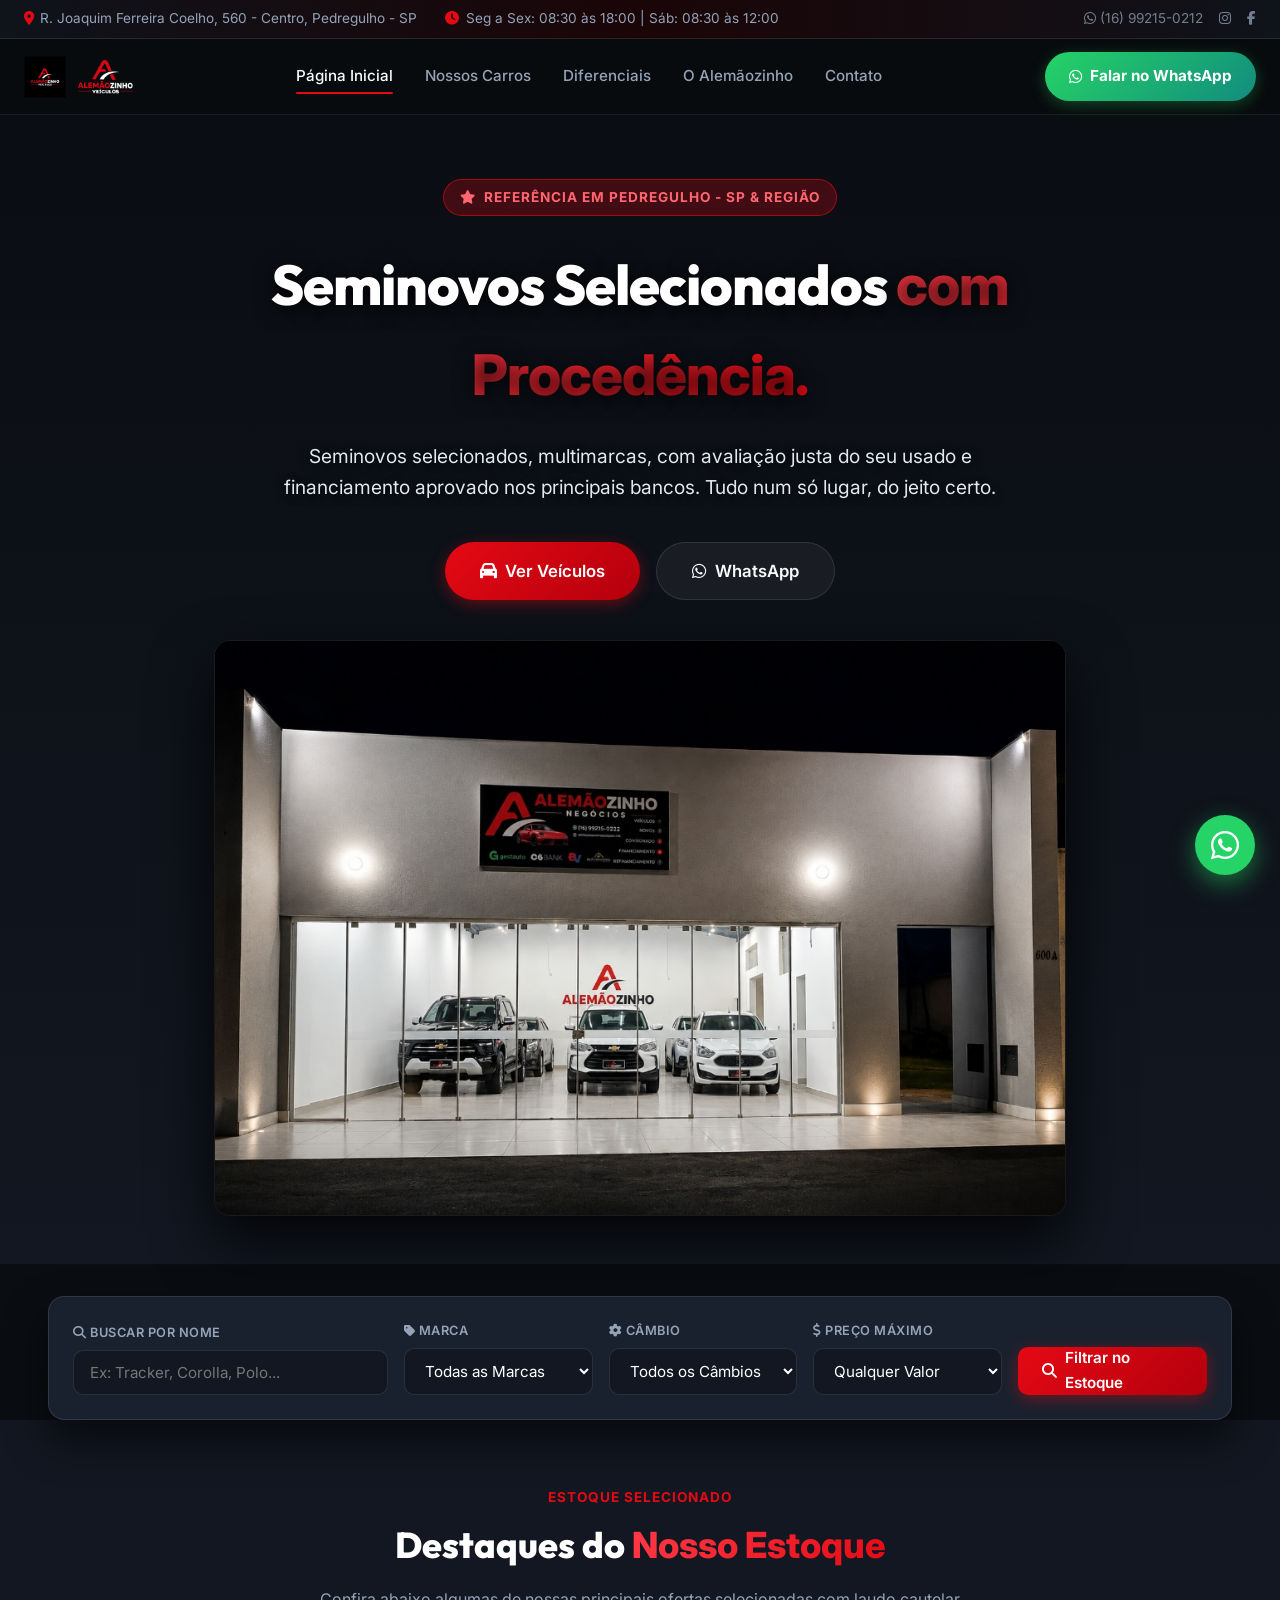
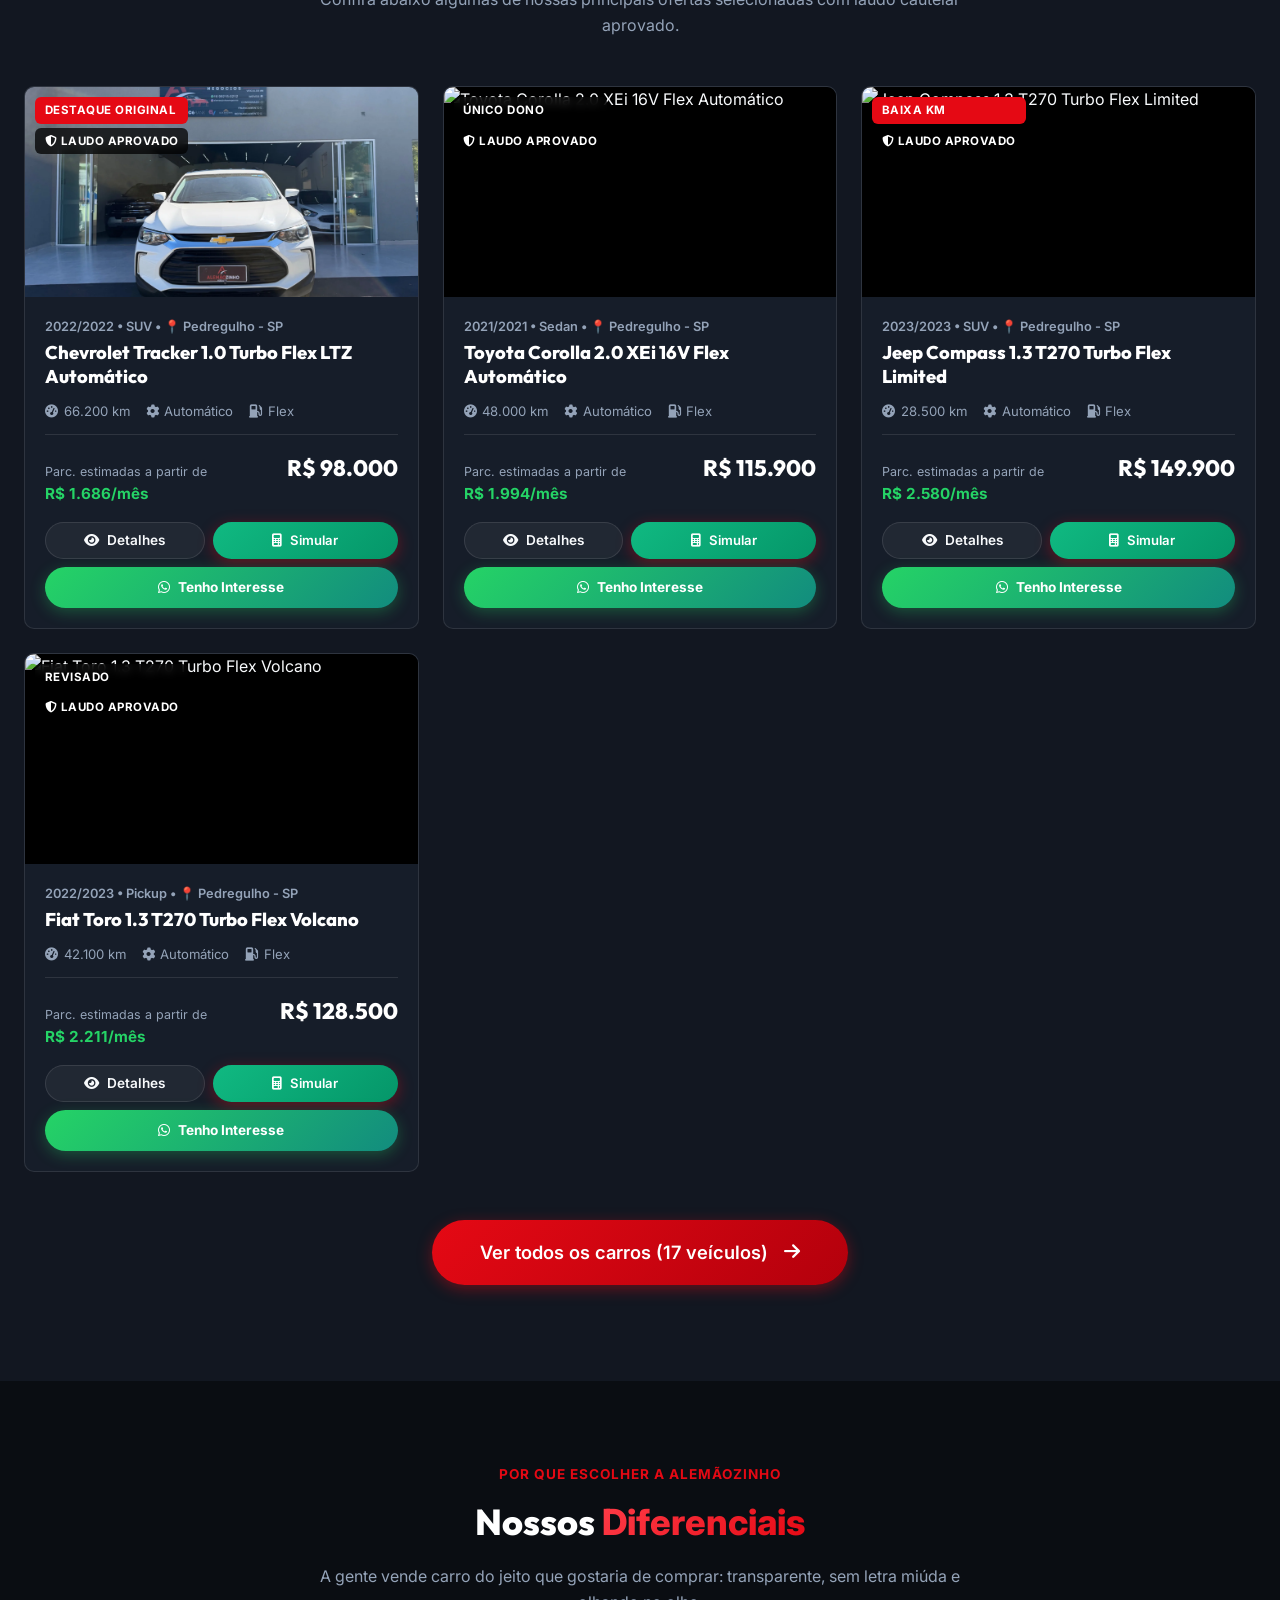
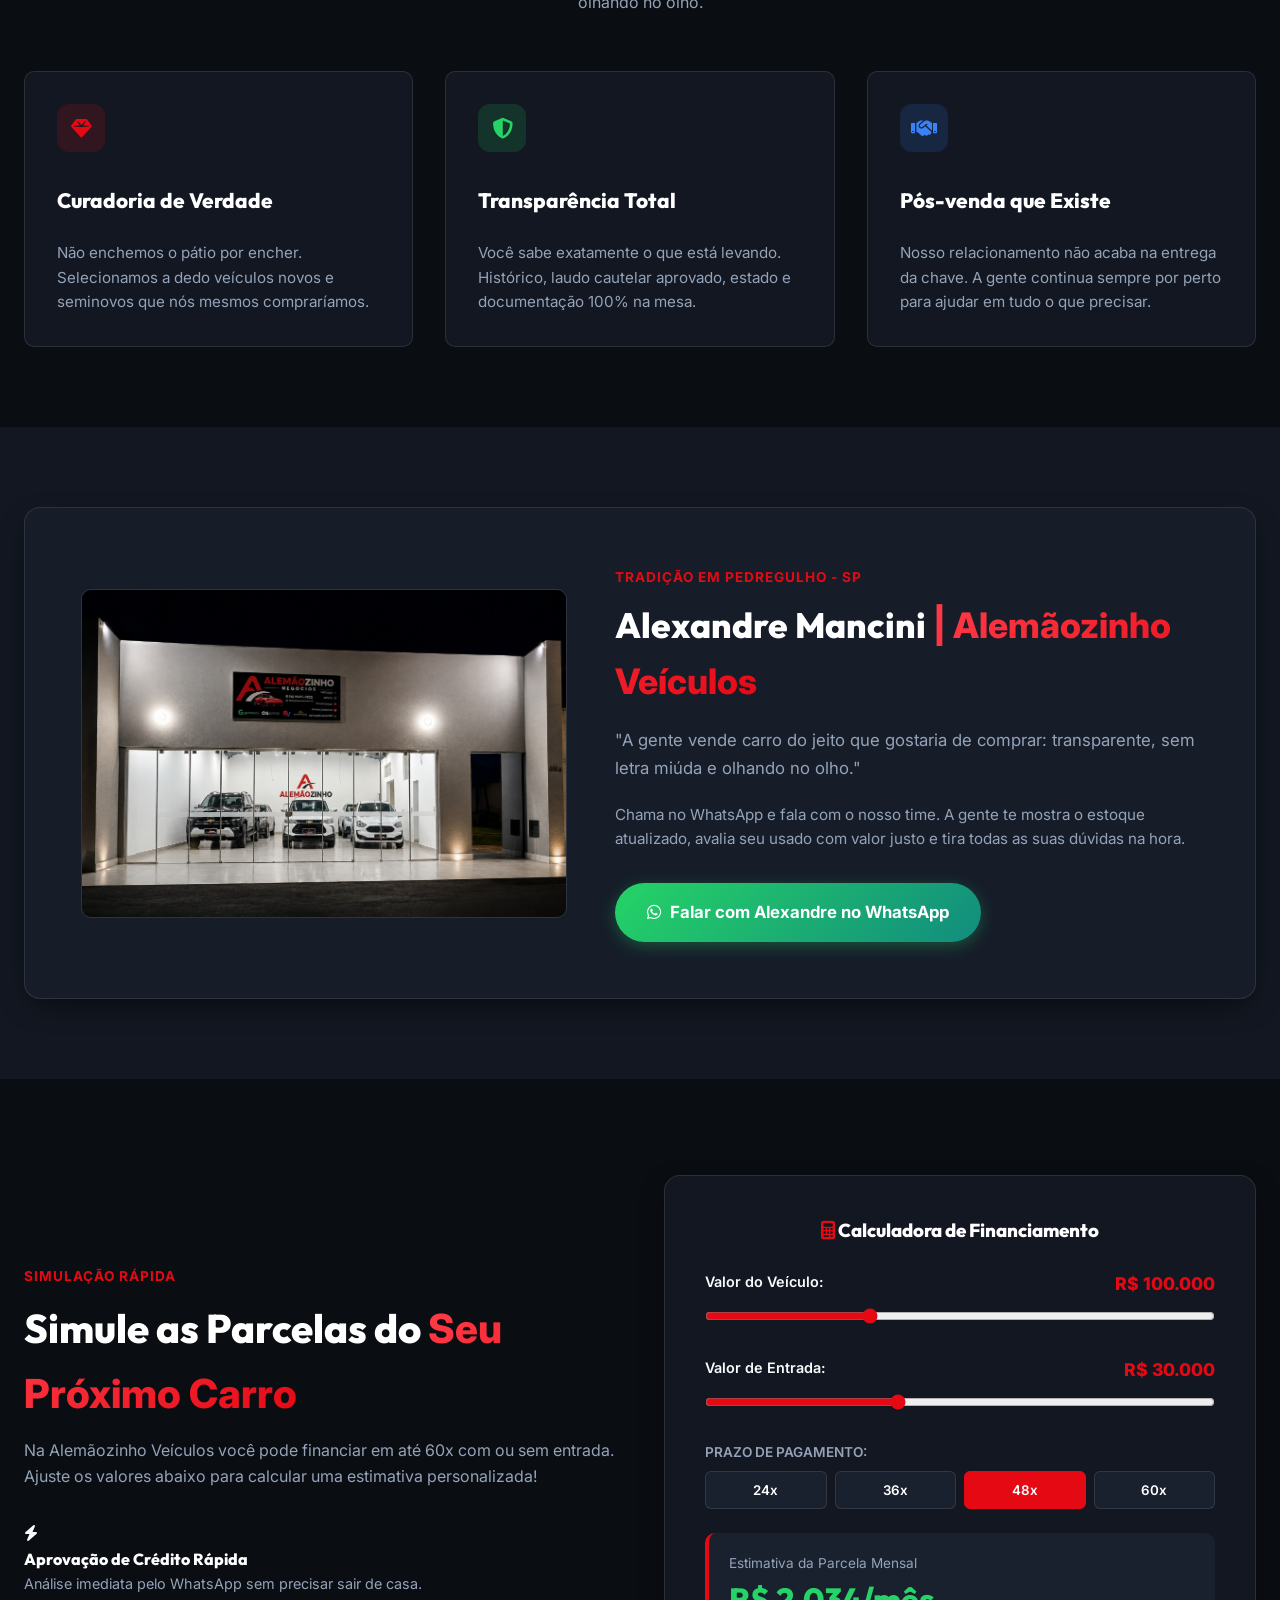
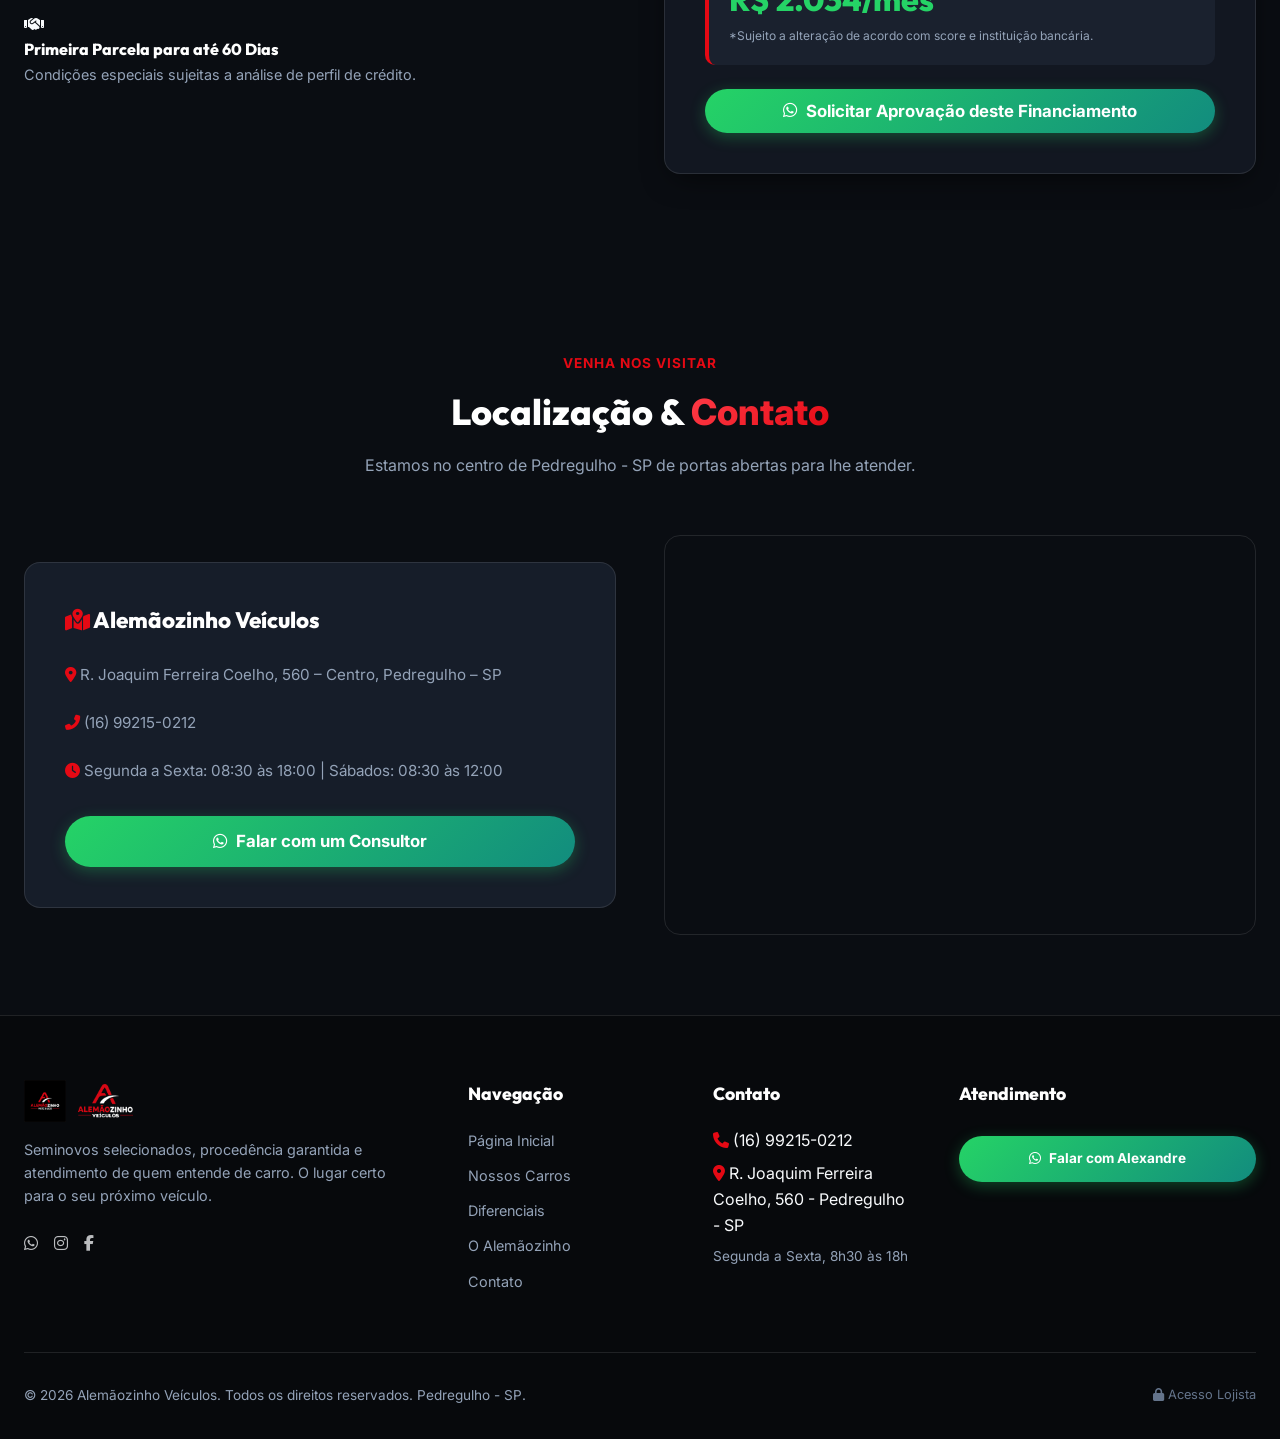
==== index.html @ 47246b97 "Feat: Exibicao da foto completa 100% sem cortes da fachada em card de destaque dedicado no modelo Be" ====
<!DOCTYPE html>
<html lang="pt-BR">
<head>
  <meta charset="UTF-8">
  <meta name="viewport" content="width=device-width, initial-scale=1.0">
  <title>Alemãozinho Veículos | Seminovos selecionados com procedência em Pedregulho - SP</title>
  <meta name="description" content="Seminovos selecionados, financiamento aprovado e avaliação justa do seu usado em Pedregulho - SP. Tudo num só lugar, do jeito certo.">
  
  <!-- Favicon -->
  <link rel="icon" type="image/png" href="assets/logo.png">
  
  <!-- FontAwesome Icons -->
  <link rel="stylesheet" href="https://cdnjs.cloudflare.com/ajax/libs/font-awesome/6.4.0/css/all.min.css">
  
  <!-- Custom Stylesheet -->
  <link rel="stylesheet" href="styles.css?v=16.0">
</head>
<body id="homePage">

  <!-- Top Announcement Bar -->
  <div class="top-bar">
    <div class="container top-bar-content">
      <div class="top-bar-info">
        <span><i class="fas fa-map-marker-alt" style="color:var(--primary)"></i> R. Joaquim Ferreira Coelho, 560 - Centro, Pedregulho - SP</span>
        <span><i class="fas fa-clock" style="color:var(--primary)"></i> Seg a Sex: 08:30 às 18:00 | Sáb: 08:30 às 12:00</span>
      </div>
      <div class="top-bar-social">
        <a href="https://wa.me/5516992150212" target="_blank" title="WhatsApp"><i class="fab fa-whatsapp"></i> (16) 99215-0212</a>
        <a href="https://www.instagram.com/alemazinhoenegocios/" target="_blank" title="Instagram"><i class="fab fa-instagram"></i></a>
        <a href="https://www.facebook.com/alexandre.manciniaguilarjunior" target="_blank" title="Facebook"><i class="fab fa-facebook-f"></i></a>
      </div>
    </div>
  </div>

  <!-- Header / Navbar Belloni Style -->
  <header class="navbar">
    <div class="container nav-container">
      <a href="https://gabriellimakkf123-ui.github.io/alemaozinho-veiculos/" class="brand-logo">
        <img src="assets/logo.png" alt="Alemãozinho Veículos Ícone" class="brand-icon-img">
        <img src="assets/logomarca.png" alt="Alemãozinho Veículos Logo Oficial" class="brand-img-logo">
      </a>

      <nav class="nav-links">
        <a href="https://gabriellimakkf123-ui.github.io/alemaozinho-veiculos/" class="active">Página Inicial</a>
        <a href="https://gabriellimakkf123-ui.github.io/alemaozinho-veiculos/estoque.html">Nossos Carros</a>
        <a href="#diferenciais">Diferenciais</a>
        <a href="#fundador">O Alemãozinho</a>
        <a href="#contato">Contato</a>
      </nav>

      <div class="nav-actions">
        <a href="https://wa.me/5516992150212?text=Ol%C3%A1!%20Vim%20pelo%20site%20e%20quero%20saber%20mais%20sobre%20os%20carros%20da%20Alem%C3%A3ozinho%20Ve%C3%ADculos." target="_blank" class="btn-whatsapp">
          <i class="fab fa-whatsapp"></i> Falar no WhatsApp
        </a>
        <button class="mobile-toggle" aria-label="Menu"><i class="fas fa-bars"></i></button>
      </div>
    </div>
  </header>

  <!-- Hero Section Belloni Style -->
  <section id="heroSection" class="hero" style="background: linear-gradient(180deg, #0A0D12 0%, #121721 100%); padding: 4rem 0 3rem 0; min-height: auto;">
    <div class="container hero-content">
      <div class="hero-badge">
        <i class="fas fa-star"></i> Referência em Pedregulho - SP & Região
      </div>
      <h1>Seminovos Selecionados <span class="gradient-text-red">com Procedência.</span></h1>
      <p>Seminovos selecionados, multimarcas, com avaliação justa do seu usado e financiamento aprovado nos principais bancos. Tudo num só lugar, do jeito certo.</p>
      
      <div style="display: flex; justify-content: center; gap: 1rem; flex-wrap: wrap; margin-bottom: 2.5rem;">
        <a href="https://gabriellimakkf123-ui.github.io/alemaozinho-veiculos/estoque.html" class="btn-primary" style="font-size: 1.05rem; padding: 0.9rem 2.2rem;">
          <i class="fas fa-car"></i> Ver Veículos
        </a>
        <a href="https://wa.me/5516992150212?text=Ol%C3%A1!%20Vim%20pelo%20site%20e%20quero%20saber%20mais%20sobre%20os%20carros%20da%20Alem%C3%A3ozinho%20Ve%C3%ADculos." target="_blank" class="btn-outline" style="font-size: 1.05rem; padding: 0.9rem 2.2rem;">
          <i class="fab fa-whatsapp"></i> WhatsApp
        </a>
      </div>

      <!-- STANDALONE FACADE PHOTO SHOWCASE CARD (100% UNCROPPED FULL PHOTO LIKE BELLONI MOTORS) -->
      <div style="max-width: 1100px; margin: 0 auto; border-radius: var(--radius-lg); overflow: hidden; border: 1px solid var(--border-light); box-shadow: 0 25px 60px rgba(0,0,0,0.85); background: #000;">
        <img src="assets/fachada_nova.jpg" alt="Fachada Oficial Alemãozinho Veículos" style="width: 100%; height: auto; display: block; object-fit: contain;">
      </div>
    </div>
  </section>

  <!-- Floating Search Bar -->
  <div class="search-box-container" style="margin-top: 2rem;">
    <div class="container">
      <div class="search-card">
        <div class="search-grid">
          <div class="form-group">
            <label><i class="fas fa-search"></i> Buscar por nome</label>
            <input type="text" id="heroSearchInput" placeholder="Ex: Tracker, Corolla, Polo..." class="input-custom">
          </div>
          <div class="form-group">
            <label><i class="fas fa-tag"></i> Marca</label>
            <select id="heroMakeSelect" class="select-custom">
              <option value="all">Todas as Marcas</option>
              <option value="Chevrolet">Chevrolet</option>
              <option value="Toyota">Toyota</option>
              <option value="Jeep">Jeep</option>
              <option value="Fiat">Fiat</option>
              <option value="Volkswagen">Volkswagen</option>
              <option value="Honda">Honda</option>
            </select>
          </div>
          <div class="form-group">
            <label><i class="fas fa-cog"></i> Câmbio</label>
            <select id="heroTransSelect" class="select-custom">
              <option value="all">Todos os Câmbios</option>
              <option value="Automático">Automático</option>
              <option value="Manual">Manual</option>
            </select>
          </div>
          <div class="form-group">
            <label><i class="fas fa-dollar-sign"></i> Preço Máximo</label>
            <select id="heroPriceSelect" class="select-custom">
              <option value="all">Qualquer Valor</option>
              <option value="at90">Até R$ 90.000</option>
              <option value="90a120">R$ 90.000 a R$ 120.000</option>
              <option value="acima120">Acima de R$ 120.000</option>
            </select>
          </div>
          <div class="form-group">
            <a href="https://gabriellimakkf123-ui.github.io/alemaozinho-veiculos/estoque.html" class="btn-primary" style="height: 48px; border-radius: var(--radius-md); justify-content: center;">
              <i class="fas fa-search"></i> Filtrar no Estoque
            </a>
          </div>
        </div>
      </div>
    </div>
  </div>

  <!-- Featured Stock Section Belloni Style -->
  <section id="estoque" class="inventory-section">
    <div class="container">
      <div class="section-header">
        <span class="section-tag">Estoque Selecionado</span>
        <h2 class="section-title">Destaques do <span class="gradient-text-red">Nosso Estoque</span></h2>
        <p class="section-subtitle">Confira abaixo algumas de nossas principais ofertas selecionadas com laudo cautelar aprovado.</p>
      </div>

      <!-- Vehicle Grid JS Render Target (Limited to 4 on Home) -->
      <div id="carsContainer" class="cars-grid">
        <!-- Rendered by app.js -->
      </div>

      <!-- SEE ALL CARS CTA BUTTON -->
      <div style="text-align: center; margin-top: 3rem;">
        <a href="https://gabriellimakkf123-ui.github.io/alemaozinho-veiculos/estoque.html" class="btn-primary" style="padding: 1.1rem 3rem; font-size: 1.15rem; border-radius: var(--radius-full);">
          Ver todos os carros (17 veículos) <i class="fas fa-arrow-right" style="margin-left: 0.5rem;"></i>
        </a>
      </div>
    </div>
  </section>

  <!-- Diferenciais Belloni Style Section -->
  <section id="diferenciais" class="features-strip" style="padding: 5rem 0; background: var(--bg-dark);">
    <div class="container">
      <div class="section-header" style="margin-bottom: 3.5rem;">
        <span class="section-tag">Por Que Escolher a Alemãozinho</span>
        <h2 class="section-title">Nossos <span class="gradient-text-red">Diferenciais</span></h2>
        <p class="section-subtitle">A gente vende carro do jeito que gostaria de comprar: transparente, sem letra miúda e olhando no olho.</p>
      </div>

      <div class="features-grid" style="grid-template-columns: repeat(3, 1fr); gap: 2rem;">
        <div class="feature-card" style="flex-direction: column; padding: 2rem;">
          <div class="feature-icon" style="margin-bottom: 1rem;"><i class="fas fa-gem"></i></div>
          <h3 style="font-size: 1.3rem; margin-bottom: 0.5rem;">Curadoria de Verdade</h3>
          <p style="color: var(--text-muted); font-size: 0.95rem;">
            Não enchemos o pátio por encher. Selecionamos a dedo veículos novos e seminovos que nós mesmos compraríamos.
          </p>
        </div>

        <div class="feature-card" style="flex-direction: column; padding: 2rem;">
          <div class="feature-icon" style="margin-bottom: 1rem; background: rgba(37,211,102,0.15); color: #25D366;"><i class="fas fa-shield-alt"></i></div>
          <h3 style="font-size: 1.3rem; margin-bottom: 0.5rem;">Transparência Total</h3>
          <p style="color: var(--text-muted); font-size: 0.95rem;">
            Você sabe exatamente o que está levando. Histórico, laudo cautelar aprovado, estado e documentação 100% na mesa.
          </p>
        </div>

        <div class="feature-card" style="flex-direction: column; padding: 2rem;">
          <div class="feature-icon" style="margin-bottom: 1rem; background: rgba(59,130,246,0.15); color: #3B82F6;"><i class="fas fa-handshake"></i></div>
          <h3 style="font-size: 1.3rem; margin-bottom: 0.5rem;">Pós-venda que Existe</h3>
          <p style="color: var(--text-muted); font-size: 0.95rem;">
            Nosso relacionamento não acaba na entrega da chave. A gente continua sempre por perto para ajudar em tudo o que precisar.
          </p>
        </div>
      </div>
    </div>
  </section>

  <!-- O Fundador / Nossa Loja Section Belloni Style -->
  <section id="fundador" style="padding: 5rem 0; background: var(--bg-surface);">
    <div class="container">
      <div style="background: var(--bg-card); border: 1px solid var(--border-light); border-radius: var(--radius-lg); padding: 3.5rem; box-shadow: var(--shadow-glow);">
        <div style="display: grid; grid-template-columns: 1fr 1.2fr; gap: 3rem; align-items: center;">
          <img src="assets/fachada_nova.jpg" alt="Fachada Alemãozinho Veículos" style="width: 100%; height: auto; object-fit: contain; border-radius: var(--radius-md); border: 1px solid var(--border-light);">
          <div>
            <span class="section-tag">Tradição em Pedregulho - SP</span>
            <h2 class="section-title" style="font-size: 2.2rem; text-align: left; margin-bottom: 1rem;">
              Alexandre Mancini <span class="gradient-text-red">| Alemãozinho Veículos</span>
            </h2>
            <p style="color: var(--text-muted); margin-bottom: 1.25rem; font-size: 1.05rem; line-height: 1.7;">
              "A gente vende carro do jeito que gostaria de comprar: transparente, sem letra miúda e olhando no olho."
            </p>
            <p style="color: var(--text-muted); margin-bottom: 2rem; font-size: 0.95rem;">
              Chama no WhatsApp e fala com o nosso time. A gente te mostra o estoque atualizado, avalia seu usado com valor justo e tira todas as suas dúvidas na hora.
            </p>
            <a href="https://wa.me/5516992150212?text=Ol%C3%A1!%20Vim%20pelo%20site%20e%20quero%20falar%20com%20o%20Alexandre%20na%20Alem%C3%A3ozinho%20Ve%C3%ADculos." target="_blank" class="btn-whatsapp" style="padding: 1rem 2rem; font-size: 1.05rem;">
              <i class="fab fa-whatsapp"></i> Falar com Alexandre no WhatsApp
            </a>
          </div>
        </div>
      </div>
    </div>
  </section>

  <!-- Financing Simulator Section -->
  <section id="financiamento" class="financing-section">
    <div class="container">
      <div class="financing-container">
        <div>
          <span class="section-tag">Simulação Rápida</span>
          <h2 class="section-title" style="font-size: 2.5rem; text-align: left;">Simule as Parcelas do <span class="gradient-text-red">Seu Próximo Carro</span></h2>
          <p class="section-subtitle" style="text-align: left; margin-bottom: 2rem;">
            Na Alemãozinho Veículos você pode financiar em até 60x com ou sem entrada. Ajuste os valores abaixo para calcular uma estimativa personalizada!
          </p>

          <div style="display: flex; flex-direction: column; gap: 1rem;">
            <div class="info-item">
              <div class="info-item-icon"><i class="fas fa-bolt"></i></div>
              <div>
                <h4 style="color:#FFF;">Aprovação de Crédito Rápida</h4>
                <p style="font-size: 0.9rem; color: var(--text-muted);">Análise imediata pelo WhatsApp sem precisar sair de casa.</p>
              </div>
            </div>

            <div class="info-item">
              <div class="info-item-icon"><i class="fas fa-handshake"></i></div>
              <div>
                <h4 style="color:#FFF;">Primeira Parcela para até 60 Dias</h4>
                <p style="font-size: 0.9rem; color: var(--text-muted);">Condições especiais sujeitas a análise de perfil de crédito.</p>
              </div>
            </div>
          </div>
        </div>

        <!-- Simulator Box -->
        <div class="sim-box">
          <h3 style="margin-bottom: 1.5rem; text-align: center;"><i class="fas fa-calculator" style="color:var(--primary)"></i> Calculadora de Financiamento</h3>

          <div class="range-slider-group">
            <div class="range-header">
              <span>Valor do Veículo:</span>
              <span id="simPriceVal" class="range-val">R$ 100.000</span>
            </div>
            <input type="range" id="simPriceRange" min="30000" max="250000" step="5000" value="100000">
          </div>

          <div class="range-slider-group">
            <div class="range-header">
              <span>Valor de Entrada:</span>
              <span id="simDownVal" class="range-val">R$ 30.000</span>
            </div>
            <input type="range" id="simDownRange" min="0" max="80000" step="2000" value="30000">
          </div>

          <div style="margin-bottom: 0.5rem; font-size: 0.85rem; font-weight: 600; color: var(--text-muted); text-transform: uppercase;">Prazo de Pagamento:</div>
          <div class="term-options">
            <button class="term-btn" data-term="24">24x</button>
            <button class="term-btn" data-term="36">36x</button>
            <button class="term-btn active" data-term="48">48x</button>
            <button class="term-btn" data-term="60">60x</button>
          </div>

          <div class="result-card">
            <div class="result-title">Estimativa da Parcela Mensal</div>
            <div id="simParcelResult" class="result-amount">R$ 1.890/mês</div>
            <div style="font-size: 0.75rem; color: var(--text-muted);">*Sujeito a alteração de acordo com score e instituição bancária.</div>
          </div>

          <button onclick="sendFinancingWhatsApp()" class="btn-whatsapp" style="width: 100%; justify-content: center; font-size: 1.05rem;">
            <i class="fab fa-whatsapp"></i> Solicitar Aprovação deste Financiamento
          </button>
        </div>
      </div>
    </div>
  </section>

  <!-- Contact & Map Section Belloni Style -->
  <section id="contato" style="padding: 5rem 0; background: var(--bg-dark);">
    <div class="container">
      <div class="section-header" style="margin-bottom: 3.5rem;">
        <span class="section-tag">Venha nos Visitar</span>
        <h2 class="section-title">Localização & <span class="gradient-text-red">Contato</span></h2>
        <p class="section-subtitle">Estamos no centro de Pedregulho - SP de portas abertas para lhe atender.</p>
      </div>

      <div style="display: grid; grid-template-columns: 1fr 1fr; gap: 3rem; align-items: center;">
        <div style="background: var(--bg-card); border: 1px solid var(--border-light); border-radius: var(--radius-lg); padding: 2.5rem;">
          <h3 style="font-size: 1.4rem; margin-bottom: 1.5rem;"><i class="fas fa-map-marked-alt" style="color:var(--primary)"></i> Alemãozinho Veículos</h3>
          
          <p style="color: var(--text-muted); margin-bottom: 1.5rem; font-size: 0.95rem;">
            <i class="fas fa-map-marker-alt" style="color:var(--primary)"></i> R. Joaquim Ferreira Coelho, 560 – Centro, Pedregulho – SP
          </p>

          <p style="color: var(--text-muted); margin-bottom: 1.5rem; font-size: 0.95rem;">
            <i class="fas fa-phone-alt" style="color:var(--primary)"></i> (16) 99215-0212
          </p>

          <p style="color: var(--text-muted); margin-bottom: 2rem; font-size: 0.95rem;">
            <i class="fas fa-clock" style="color:var(--primary)"></i> Segunda a Sexta: 08:30 às 18:00 | Sábados: 08:30 às 12:00
          </p>

          <a href="https://wa.me/5516992150212?text=Ol%C3%A1!%20Gostaria%20de%20saber%20como%20chegar%20na%20loja%20Alem%C3%A3ozinho%20Ve%C3%ADculos" target="_blank" class="btn-whatsapp" style="width: 100%; justify-content: center; font-size: 1.05rem;">
            <i class="fab fa-whatsapp"></i> Falar com um Consultor
          </a>
        </div>

        <div style="height: 400px; border-radius: var(--radius-lg); overflow: hidden; border: 1px solid var(--border-light);">
          <iframe 
            src="https://www.google.com/maps/embed?pb=!1m18!1m12!1m3!1d3744.1568285514686!2d-47.476839!3d-20.257545!2m3!1f0!2f0!3f0!3m2!1i1024!2i768!4f13.1!3m3!1m2!1s0x94b7914a5a5a5a5a%3A0x5a5a5a5a5a5a5a5a!2sR.%20Joaquim%20Ferreira%20Coelho%2C%20560%20-%20Centro%2C%20Pedregulho%20-%20SP%2C%2014470-000!5e0!3m2!1spt-BR!2sbr!4v1620000000000!5m2!1spt-BR!2sbr" 
            width="100%" 
            height="100%" 
            style="border:0;" 
            allowfullscreen="" 
            loading="lazy">
          </iframe>
        </div>
      </div>
    </div>
  </section>

  <!-- Floating WhatsApp CTA -->
  <a href="https://wa.me/5516992150212?text=Ol%C3%A1!%20Vim%20pelo%20site%20da%20Alem%C3%A3ozinho%20Ve%C3%ADculos%20e%20gostaria%20de%20atendimento!" target="_blank" class="floating-whatsapp" title="Falar no WhatsApp">
    <i class="fab fa-whatsapp"></i>
  </a>

  <!-- Modal Structure -->
  <div id="carModalOverlay" class="modal-overlay">
    <div class="modal-container">
      <button onclick="closeModal()" class="modal-close"><i class="fas fa-times"></i></button>
      <div id="modalBody">
        <!-- Rendered dynamically by app.js -->
      </div>
    </div>
  </div>

  <!-- Footer Belloni Style -->
  <footer>
    <div class="container">
      <div class="footer-grid">
        <div>
          <div class="brand-logo" style="margin-bottom: 1rem;">
            <img src="assets/logo.png" alt="Alemãozinho Veículos Ícone" class="brand-icon-img">
            <img src="assets/logomarca.png" alt="Alemãozinho Veículos Logo" class="brand-img-logo">
          </div>
          <p style="color: var(--text-muted); margin-bottom: 1.5rem; font-size: 0.9rem;">
            Seminovos selecionados, procedência garantida e atendimento de quem entende de carro. O lugar certo para o seu próximo veículo.
          </p>
          <div class="top-bar-social">
            <a href="https://wa.me/5516992150212" target="_blank"><i class="fab fa-whatsapp"></i></a>
            <a href="https://www.instagram.com/alemazinhoenegocios/" target="_blank"><i class="fab fa-instagram"></i></a>
            <a href="https://www.facebook.com/alexandre.manciniaguilarjunior" target="_blank"><i class="fab fa-facebook-f"></i></a>
          </div>
        </div>

        <div class="footer-col">
          <h4>Navegação</h4>
          <ul>
            <li><a href="https://gabriellimakkf123-ui.github.io/alemaozinho-veiculos/">Página Inicial</a></li>
            <li><a href="https://gabriellimakkf123-ui.github.io/alemaozinho-veiculos/estoque.html">Nossos Carros</a></li>
            <li><a href="#diferenciais">Diferenciais</a></li>
            <li><a href="#fundador">O Alemãozinho</a></li>
            <li><a href="#contato">Contato</a></li>
          </ul>
        </div>

        <div class="footer-col">
          <h4>Contato</h4>
          <p><i class="fas fa-phone" style="color:var(--primary)"></i> (16) 99215-0212</p>
          <p style="margin-top: 0.5rem;"><i class="fas fa-map-marker-alt" style="color:var(--primary)"></i> R. Joaquim Ferreira Coelho, 560 - Pedregulho - SP</p>
          <p style="margin-top: 0.5rem; font-size: 0.85rem; color: var(--text-muted);">Segunda a Sexta, 8h30 às 18h</p>
        </div>

        <div class="footer-col">
          <h4>Atendimento</h4>
          <a href="https://wa.me/5516992150212" target="_blank" class="btn-whatsapp" style="margin-top: 0.5rem; width: 100%; justify-content: center; font-size: 0.85rem;">
            <i class="fab fa-whatsapp"></i> Falar com Alexandre
          </a>
        </div>
      </div>

      <div class="footer-bottom">
        <div>© 2026 Alemãozinho Veículos. Todos os direitos reservados. Pedregulho - SP.</div>
        <div style="display: flex; gap: 1.5rem;">
          <a href="https://gabriellimakkf123-ui.github.io/alemaozinho-veiculos/painel.html" target="_blank" style="color:var(--text-dim); font-size:0.8rem;"><i class="fas fa-lock"></i> Acesso Lojista</a>
        </div>
      </div>
    </div>
  </footer>

  <!-- Script Files -->
  <script src="db.js?v=16.0"></script>
  <script src="app.js?v=16.0"></script>
</body>
</html>
---- styles.css ----
/* ==========================================================================
   ALEMÃOZINHO VEÍCULOS - WEBMOTORS STYLE DESIGN SYSTEM & CARACTERÍSTICAS
   ========================================================================== */

@import url('https://fonts.googleapis.com/css2?family=Inter:wght@300;400;500;600;700;800;900&family=Outfit:wght@400;600;700;800;900&display=swap');

:root {
  /* Webmotors-inspired Premium Dark Palette */
  --bg-dark: #0A0D12;
  --bg-surface: #121721;
  --bg-surface-elevated: #1A212E;
  --bg-card: #161D29;
  
  --primary: #E50914;
  --primary-hover: #FF1E2A;
  --primary-glow: rgba(229, 9, 20, 0.4);
  --accent-gold: #F59E0B;
  --accent-green: #25D366;
  --accent-blue: #3B82F6;
  
  --text-main: #F8FAFC;
  --text-muted: #94A3B8;
  --text-dim: #64748B;
  
  --border-light: rgba(255, 255, 255, 0.1);
  --glass-border: rgba(255, 255, 255, 0.08);

  --radius-sm: 6px;
  --radius-md: 10px;
  --radius-lg: 16px;
  --radius-full: 9999px;
  
  --font-main: 'Inter', sans-serif;
  --font-heading: 'Outfit', sans-serif;
  
  --shadow-glow: 0 10px 30px -10px rgba(0, 0, 0, 0.7);
  --transition: all 0.25s cubic-bezier(0.4, 0, 0.2, 1);
}

* {
  margin: 0;
  padding: 0;
  box-sizing: border-box;
  font-family: var(--font-main);
  scroll-behavior: smooth;
}

body {
  background-color: var(--bg-dark);
  color: var(--text-main);
  line-height: 1.6;
  overflow-x: hidden;
}

a {
  text-decoration: none;
  color: inherit;
}

/* Typography */
h1, h2, h3, h4, h5, h6 {
  font-family: var(--font-heading);
  color: #FFF;
  font-weight: 800;
}

.gradient-text-red {
  background: linear-gradient(135deg, #FF3B47, var(--primary));
  -webkit-background-clip: text;
  -webkit-text-fill-color: transparent;
}

.container {
  width: 100%;
  max-width: 1320px;
  margin: 0 auto;
  padding: 0 1.5rem;
}

/* Top Announcement Bar */
.top-bar {
  background: linear-gradient(90deg, #0F131A, #1A0507, #0F131A);
  border-bottom: 1px solid var(--border-light);
  font-size: 0.85rem;
  padding: 0.5rem 0;
  color: var(--text-muted);
}

.top-bar-content {
  display: flex;
  justify-content: space-between;
  align-items: center;
  gap: 1rem;
}

.top-bar-info span {
  display: inline-flex;
  align-items: center;
  gap: 0.4rem;
  margin-right: 1.5rem;
}

.top-bar-social {
  display: flex;
  gap: 1rem;
}

.top-bar-social a {
  transition: var(--transition);
  opacity: 0.75;
}

.top-bar-social a:hover {
  opacity: 1;
  color: var(--primary);
}

/* Header & Navbar */
.navbar {
  position: sticky;
  top: 0;
  z-index: 100;
  background: rgba(9, 11, 14, 0.92);
  backdrop-filter: blur(16px);
  border-bottom: 1px solid var(--glass-border);
  padding: 0.85rem 0;
}

.nav-container {
  display: flex;
  align-items: center;
  justify-content: space-between;
}

.brand-logo {
  display: flex;
  align-items: center;
  gap: 0.75rem;
}

.brand-icon-img {
  height: 42px;
  width: auto;
  object-fit: contain;
}

.brand-img-logo {
  height: 34px;
  width: auto;
  object-fit: contain;
}

.nav-links {
  display: flex;
  align-items: center;
  gap: 2rem;
}

.nav-links a {
  font-size: 0.95rem;
  font-weight: 500;
  color: var(--text-muted);
  transition: var(--transition);
  position: relative;
  padding: 0.3rem 0;
}

.nav-links a:hover,
.nav-links a.active {
  color: var(--text-main);
}

.nav-links a::after {
  content: '';
  position: absolute;
  bottom: 0;
  left: 0;
  width: 0;
  height: 2px;
  background: var(--primary);
  transition: var(--transition);
  border-radius: 2px;
}

.nav-links a:hover::after,
.nav-links a.active::after {
  width: 100%;
}

.nav-actions {
  display: flex;
  align-items: center;
  gap: 0.75rem;
}

/* Buttons System */
.btn-primary {
  background: linear-gradient(135deg, var(--primary), #B3000C);
  color: #FFF;
  padding: 0.75rem 1.5rem;
  border-radius: var(--radius-full);
  font-weight: 600;
  font-size: 0.95rem;
  border: none;
  cursor: pointer;
  display: inline-flex;
  align-items: center;
  gap: 0.5rem;
  box-shadow: 0 4px 15px var(--primary-glow);
  transition: var(--transition);
}

.btn-primary:hover {
  transform: translateY(-2px);
  box-shadow: 0 8px 25px rgba(229, 9, 20, 0.6);
  background: linear-gradient(135deg, var(--primary-hover), var(--primary));
}

.btn-outline {
  background: rgba(255, 255, 255, 0.05);
  color: var(--text-main);
  padding: 0.75rem 1.5rem;
  border-radius: var(--radius-full);
  font-weight: 600;
  font-size: 0.95rem;
  border: 1px solid var(--border-light);
  cursor: pointer;
  display: inline-flex;
  align-items: center;
  gap: 0.5rem;
  transition: var(--transition);
}

.btn-outline:hover {
  background: rgba(255, 255, 255, 0.12);
  border-color: rgba(255, 255, 255, 0.3);
  transform: translateY(-2px);
}

.btn-whatsapp {
  background: linear-gradient(135deg, #25D366, #128C7E);
  color: #FFF;
  padding: 0.75rem 1.5rem;
  border-radius: var(--radius-full);
  font-weight: 700;
  font-size: 0.95rem;
  border: none;
  cursor: pointer;
  display: inline-flex;
  align-items: center;
  gap: 0.5rem;
  box-shadow: 0 4px 15px rgba(37, 211, 102, 0.3);
  transition: var(--transition);
}

.btn-whatsapp:hover {
  transform: translateY(-2px);
  box-shadow: 0 8px 25px rgba(37, 211, 102, 0.5);
}

.mobile-toggle {
  display: none;
  background: none;
  border: none;
  color: #FFF;
  font-size: 1.5rem;
  cursor: pointer;
}

/* HERO SECTION WITH REAL STOREFRONT PHOTO BACKGROUND */
.hero {
  position: relative;
  min-height: 85vh;
  display: flex;
  align-items: center;
  justify-content: center;
  padding: 5rem 0 8rem 0;
  background-color: #0A0D12;
  background-image: radial-gradient(circle at 50% 70%, rgba(229, 9, 20, 0.15) 0%, transparent 70%),
                    url('assets/storefront.webp');
  background-position: center 80%;
  background-repeat: no-repeat;
  background-size: cover;
}

.hero-overlay {
  position: absolute;
  inset: 0;
  background: linear-gradient(180deg, rgba(9, 11, 14, 0.45) 0%, rgba(9, 11, 14, 0.65) 75%, var(--bg-dark) 100%);
  backdrop-filter: brightness(1.1);
}

.hero-content {
  position: relative;
  z-index: 2;
  text-align: center;
  max-width: 900px;
  margin: 0 auto;
}

.hero-badge {
  display: inline-flex;
  align-items: center;
  gap: 0.5rem;
  background: rgba(229, 9, 20, 0.25);
  border: 1px solid rgba(229, 9, 20, 0.6);
  color: #FF6670;
  padding: 0.4rem 1rem;
  border-radius: var(--radius-full);
  font-size: 0.85rem;
  font-weight: 700;
  margin-bottom: 1.5rem;
  text-transform: uppercase;
  letter-spacing: 1px;
}

.hero h1 {
  font-size: 3.5rem;
  letter-spacing: -1px;
  margin-bottom: 1.25rem;
  text-shadow: 0 4px 20px rgba(0, 0, 0, 0.9);
}

.hero p {
  font-size: 1.2rem;
  color: #E2E8F0;
  margin-bottom: 2.5rem;
  max-width: 750px;
  margin-left: auto;
  margin-right: auto;
  text-shadow: 0 2px 10px rgba(0, 0, 0, 0.9);
}

/* Floating Live Search Bar */
.search-box-container {
  position: relative;
  z-index: 10;
  margin-top: -4.5rem;
  padding: 0 1.5rem;
}

.search-card {
  background: var(--bg-surface-elevated);
  border: 1px solid var(--border-light);
  border-radius: var(--radius-lg);
  padding: 1.5rem;
  box-shadow: 0 20px 40px rgba(0, 0, 0, 0.6);
}

.search-grid {
  display: grid;
  grid-template-columns: 2fr 1.2fr 1.2fr 1.2fr 1.2fr;
  gap: 1rem;
  align-items: end;
}

.form-group {
  display: flex;
  flex-direction: column;
  gap: 0.4rem;
}

.form-group label {
  font-size: 0.8rem;
  font-weight: 600;
  color: var(--text-muted);
  text-transform: uppercase;
  letter-spacing: 0.5px;
}

.input-custom, .select-custom {
  background: var(--bg-surface);
  border: 1px solid var(--border-light);
  border-radius: var(--radius-md);
  padding: 0.75rem 1rem;
  color: #FFF;
  font-size: 0.95rem;
  outline: none;
  transition: var(--transition);
  width: 100%;
}

.input-custom:focus, .select-custom:focus {
  border-color: var(--primary);
  box-shadow: 0 0 0 3px var(--primary-glow);
}

/* Features Strip */
.features-strip {
  padding: 4rem 0;
  background: var(--bg-dark);
}

.features-grid {
  display: grid;
  grid-template-columns: repeat(4, 1fr);
  gap: 1.5rem;
}

.feature-card {
  background: var(--bg-surface);
  border: 1px solid var(--border-light);
  border-radius: var(--radius-md);
  padding: 1.5rem;
  display: flex;
  align-items: flex-start;
  gap: 1rem;
  transition: var(--transition);
}

.feature-card:hover {
  transform: translateY(-3px);
  border-color: rgba(229, 9, 20, 0.4);
}

.feature-icon {
  background: rgba(229, 9, 20, 0.15);
  color: var(--primary);
  width: 48px;
  height: 48px;
  border-radius: 12px;
  display: flex;
  align-items: center;
  justify-content: center;
  font-size: 1.3rem;
  flex-shrink: 0;
}

.feature-info h4 {
  font-size: 1rem;
  margin-bottom: 0.25rem;
}

.feature-info p {
  font-size: 0.85rem;
  color: var(--text-muted);
}

/* Inventory Section & Controls */
.inventory-section {
  padding: 4rem 0 6rem 0;
  background: var(--bg-surface);
}

.section-header {
  text-align: center;
  max-width: 700px;
  margin: 0 auto 3rem auto;
}

.section-tag {
  color: var(--primary);
  font-size: 0.85rem;
  font-weight: 700;
  text-transform: uppercase;
  letter-spacing: 1px;
  margin-bottom: 0.5rem;
  display: inline-block;
}

.section-title {
  font-size: 2.25rem;
  margin-bottom: 0.75rem;
}

.section-subtitle {
  color: var(--text-muted);
  font-size: 1rem;
}

/* WEBMOTORS SIDEBAR & GRID LAYOUT */
.webmotors-layout {
  display: grid;
  grid-template-columns: 280px 1fr;
  gap: 2rem;
  align-items: start;
}

.webmotors-sidebar {
  background: var(--bg-card);
  border: 1px solid var(--border-light);
  border-radius: var(--radius-lg);
  padding: 1.5rem;
  position: sticky;
  top: 90px;
}

.sidebar-title {
  font-size: 1.1rem;
  margin-bottom: 1.25rem;
  display: flex;
  align-items: center;
  justify-content: space-between;
  border-bottom: 1px solid var(--border-light);
  padding-bottom: 0.75rem;
}

.sidebar-group {
  margin-bottom: 1.5rem;
}

.sidebar-group label {
  font-size: 0.8rem;
  font-weight: 700;
  color: var(--text-muted);
  text-transform: uppercase;
  margin-bottom: 0.5rem;
  display: block;
}

.sidebar-range-inputs {
  display: flex;
  gap: 0.5rem;
}

/* Vehicle Cards Grid (Webmotors Style) */
.cars-grid {
  display: grid;
  grid-template-columns: repeat(3, 1fr);
  gap: 1.5rem;
}

.car-card {
  background: var(--bg-card);
  border: 1px solid var(--border-light);
  border-radius: var(--radius-md);
  overflow: hidden;
  transition: var(--transition);
  display: flex;
  flex-direction: column;
}

.car-card:hover {
  transform: translateY(-4px);
  border-color: rgba(229, 9, 20, 0.4);
  box-shadow: var(--shadow-glow);
}

.car-img-wrapper {
  position: relative;
  height: 210px;
  overflow: hidden;
  background: #000;
}

.car-img-wrapper img {
  width: 100%;
  height: 100%;
  object-fit: cover;
  transition: transform 0.4s ease;
}

.car-card:hover .car-img-wrapper img {
  transform: scale(1.05);
}

.car-badges {
  position: absolute;
  top: 10px;
  left: 10px;
  display: flex;
  flex-direction: column;
  gap: 4px;
  z-index: 2;
}

.badge {
  padding: 0.25rem 0.6rem;
  border-radius: var(--radius-sm);
  font-size: 0.72rem;
  font-weight: 700;
  text-transform: uppercase;
  letter-spacing: 0.5px;
}

.badge-red { background: var(--primary); color: #FFF; }
.badge-dark { background: rgba(0, 0, 0, 0.75); color: #FFF; backdrop-filter: blur(4px); }
.badge-gold { background: var(--accent-gold); color: #000; }
.badge-green { background: var(--accent-green); color: #000; }

.car-body {
  padding: 1.25rem;
  display: flex;
  flex-direction: column;
  flex: 1;
}

.car-year {
  font-size: 0.8rem;
  color: var(--text-muted);
  font-weight: 600;
}

.car-title {
  font-size: 1.15rem;
  margin: 0.2rem 0 0.75rem 0;
  line-height: 1.3;
}

.car-specs {
  display: flex;
  gap: 1rem;
  font-size: 0.82rem;
  color: var(--text-muted);
  margin-bottom: 1rem;
  padding-bottom: 0.75rem;
  border-bottom: 1px solid var(--border-light);
}

.spec-item {
  display: flex;
  align-items: center;
  gap: 0.35rem;
}

.car-price-row {
  display: flex;
  align-items: baseline;
  justify-content: space-between;
  margin-bottom: 1rem;
}

.price-main {
  font-size: 1.4rem;
  font-family: var(--font-heading);
  font-weight: 800;
  color: #FFF;
}

.price-parcel {
  font-size: 0.78rem;
  color: var(--text-muted);
}

/* Modal Details Webmotors Style */
.modal-overlay {
  position: fixed;
  inset: 0;
  z-index: 1000;
  background: rgba(0, 0, 0, 0.85);
  backdrop-filter: blur(10px);
  display: flex;
  align-items: center;
  justify-content: center;
  padding: 1.5rem;
  opacity: 0;
  pointer-events: none;
  transition: var(--transition);
}

.modal-overlay.active {
  opacity: 1;
  pointer-events: auto;
}

.modal-container {
  background: var(--bg-surface-elevated);
  border: 1px solid var(--border-light);
  border-radius: var(--radius-lg);
  max-width: 900px;
  width: 100%;
  max-height: 90vh;
  overflow-y: auto;
  position: relative;
  box-shadow: 0 25px 50px -12px rgba(0, 0, 0, 0.9);
}

.modal-close {
  position: absolute;
  top: 1rem;
  right: 1rem;
  background: rgba(255, 255, 255, 0.1);
  border: none;
  color: #FFF;
  width: 36px;
  height: 36px;
  border-radius: 50%;
  display: flex;
  align-items: center;
  justify-content: center;
  cursor: pointer;
  z-index: 10;
  transition: var(--transition);
}

.modal-close:hover {
  background: var(--primary);
}

.modal-grid {
  display: grid;
  grid-template-columns: 1fr 1fr;
  gap: 2rem;
  padding: 2rem;
}

.modal-gallery-img {
  width: 100%;
  height: 320px;
  object-fit: cover;
  border-radius: var(--radius-md);
  border: 1px solid var(--border-light);
}

.optionals-grid {
  display: grid;
  grid-template-columns: repeat(2, 1fr);
  gap: 0.5rem;
  margin-bottom: 1.5rem;
}

.optionals-grid span {
  font-size: 0.85rem;
  color: var(--text-muted);
  display: flex;
  align-items: center;
  gap: 0.4rem;
}

.optionals-grid i {
  color: var(--accent-green);
  font-size: 0.75rem;
}

/* Webmotors Dealer Verification Badge inside Modal */
.webmotors-dealer-box {
  background: rgba(255, 255, 255, 0.03);
  border: 1px solid var(--border-light);
  border-radius: var(--radius-md);
  padding: 1rem;
  margin-top: 1.5rem;
  display: flex;
  align-items: center;
  gap: 1rem;
}

/* Simulator Section */
.financing-section {
  padding: 6rem 0;
  background: var(--bg-dark);
}

.financing-container {
  display: grid;
  grid-template-columns: 1fr 1fr;
  gap: 3rem;
  align-items: center;
}

.sim-box {
  background: var(--bg-surface);
  border: 1px solid var(--border-light);
  border-radius: var(--radius-lg);
  padding: 2.5rem;
  box-shadow: var(--shadow-glow);
}

.range-slider-group {
  margin-bottom: 1.5rem;
}

.range-header {
  display: flex;
  justify-content: space-between;
  font-size: 0.9rem;
  margin-bottom: 0.5rem;
  font-weight: 600;
}

.range-val {
  color: var(--primary);
  font-weight: 800;
  font-size: 1.1rem;
}

input[type=range] {
  width: 100%;
  accent-color: var(--primary);
}

.term-options {
  display: grid;
  grid-template-columns: repeat(4, 1fr);
  gap: 0.5rem;
  margin-bottom: 1.5rem;
}

.term-btn {
  background: var(--bg-surface-elevated);
  border: 1px solid var(--border-light);
  color: #FFF;
  padding: 0.6rem;
  border-radius: var(--radius-sm);
  cursor: pointer;
  font-weight: 600;
  transition: var(--transition);
}

.term-btn.active, .term-btn:hover {
  background: var(--primary);
  border-color: var(--primary);
}

.result-card {
  background: var(--bg-surface-elevated);
  border-left: 4px solid var(--primary);
  padding: 1.25rem;
  border-radius: var(--radius-md);
  margin-bottom: 1.5rem;
}

.result-title {
  font-size: 0.85rem;
  color: var(--text-muted);
}

.result-amount {
  font-size: 2rem;
  font-family: var(--font-heading);
  font-weight: 800;
  color: var(--accent-green);
}

/* Sell / Trade Section */
.sell-section {
  padding: 6rem 0;
  background: var(--bg-surface);
}

.sell-wrapper {
  background: var(--bg-card);
  border: 1px solid var(--border-light);
  border-radius: var(--radius-lg);
  padding: 3rem;
  box-shadow: var(--shadow-glow);
}

.form-row {
  display: grid;
  grid-template-columns: repeat(3, 1fr);
  gap: 1rem;
  margin-bottom: 1rem;
}

/* Footer */
footer {
  background: #07090C;
  border-top: 1px solid var(--border-light);
  padding: 4rem 0 2rem 0;
}

.footer-grid {
  display: grid;
  grid-template-columns: 2fr 1fr 1fr 1.5fr;
  gap: 3rem;
  margin-bottom: 3rem;
}

.footer-col h4 {
  font-size: 1.1rem;
  margin-bottom: 1.25rem;
}

.footer-col ul {
  list-style: none;
}

.footer-col ul li {
  margin-bottom: 0.6rem;
}

.footer-col ul li a {
  color: var(--text-muted);
  font-size: 0.9rem;
  transition: var(--transition);
}

.footer-col ul li a:hover {
  color: var(--primary);
}

.footer-bottom {
  display: flex;
  justify-content: space-between;
  align-items: center;
  padding-top: 2rem;
  border-top: 1px solid var(--border-light);
  font-size: 0.85rem;
  color: var(--text-muted);
}

/* Floating WhatsApp */
.floating-whatsapp {
  position: fixed;
  bottom: 25px;
  right: 25px;
  z-index: 99;
  background: #25D366;
  color: #FFF;
  width: 60px;
  height: 60px;
  border-radius: 50%;
  display: flex;
  align-items: center;
  justify-content: center;
  font-size: 2rem;
  box-shadow: 0 8px 25px rgba(37, 211, 102, 0.5);
  transition: var(--transition);
}

.floating-whatsapp:hover {
  transform: scale(1.1);
}

/* Media Queries */
@media (max-width: 1024px) {
  .webmotors-layout { grid-template-columns: 1fr; }
  .webmotors-sidebar { position: static; }
  .cars-grid { grid-template-columns: repeat(2, 1fr); }
  .features-grid { grid-template-columns: repeat(2, 1fr); }
  .financing-container, .modal-grid { grid-template-columns: 1fr; }
  .search-grid { grid-template-columns: 1fr 1fr; }
}

@media (max-width: 768px) {
  .nav-links { display: none; }
  .mobile-toggle { display: block; }
  .cars-grid { grid-template-columns: 1fr; }
  .features-grid { grid-template-columns: 1fr; }
  .form-row { grid-template-columns: 1fr; }
  .footer-grid { grid-template-columns: 1fr; }
  .search-grid { grid-template-columns: 1fr; }
}
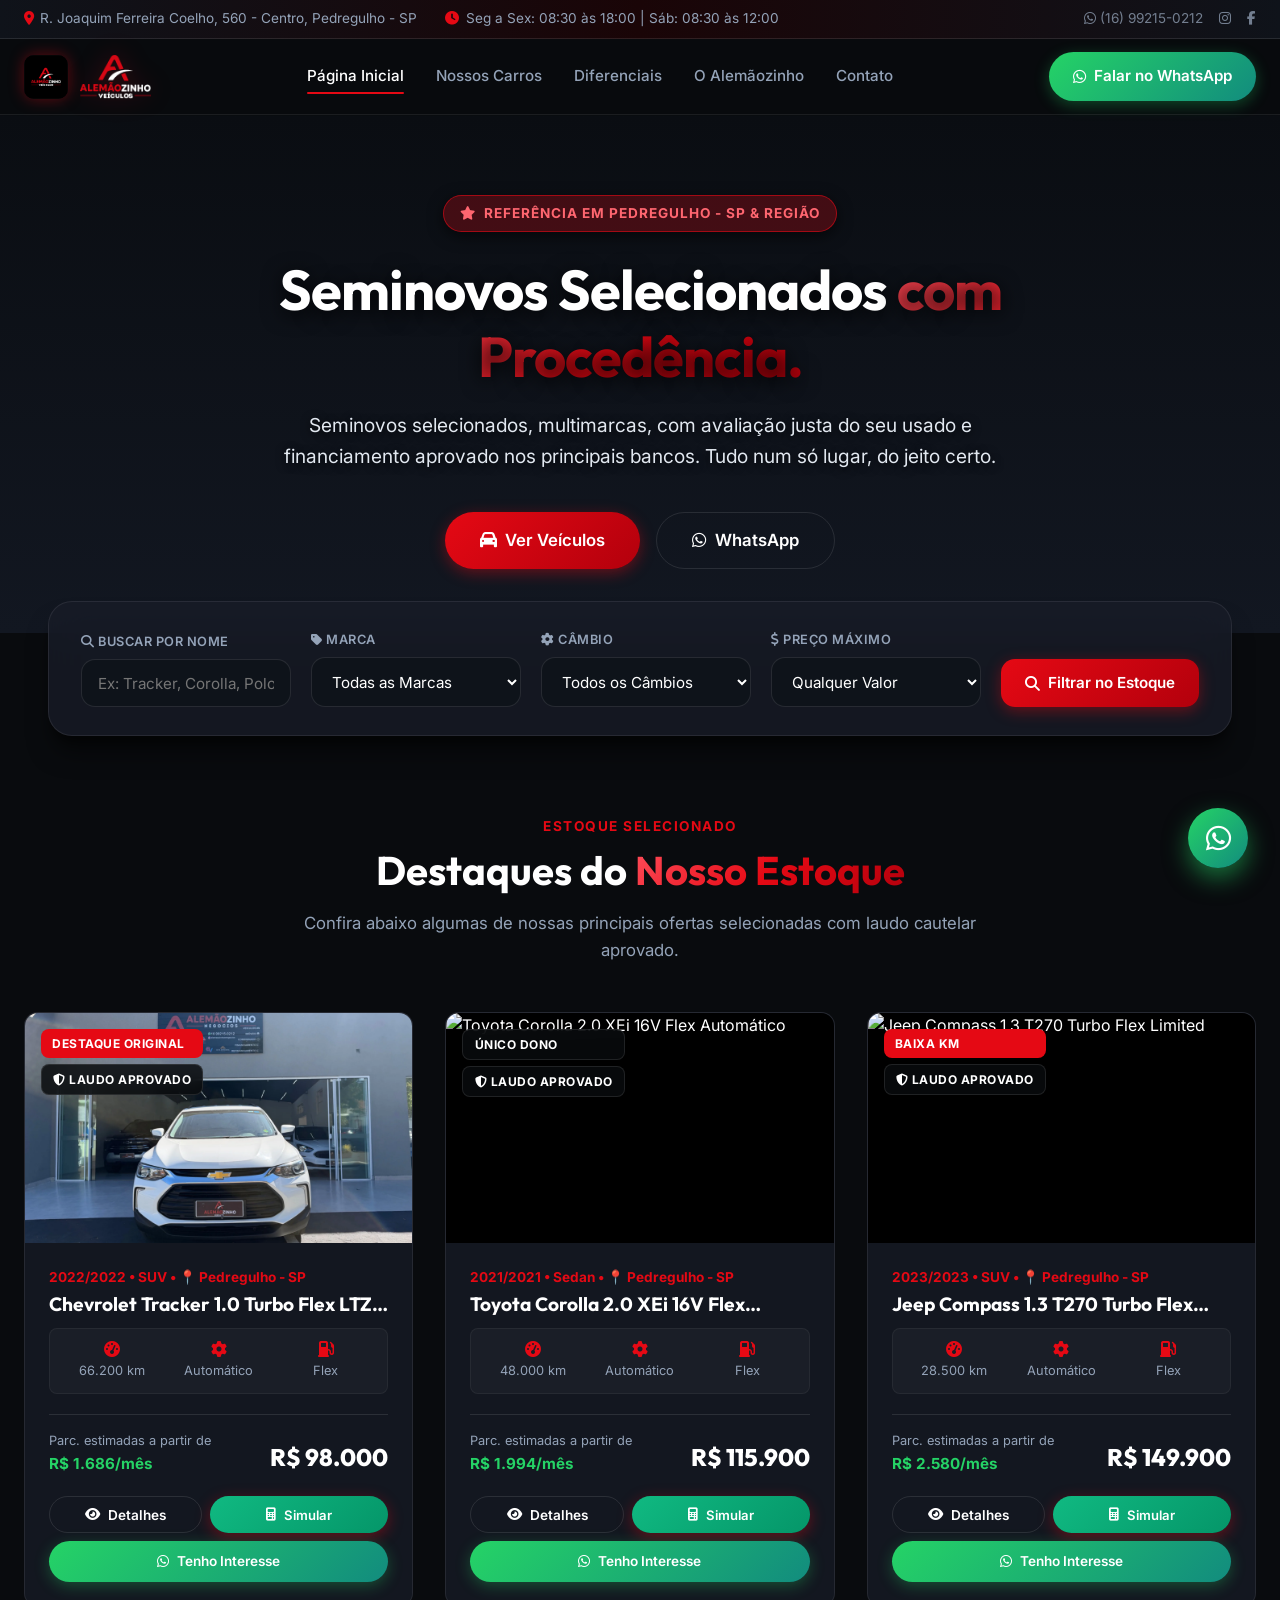
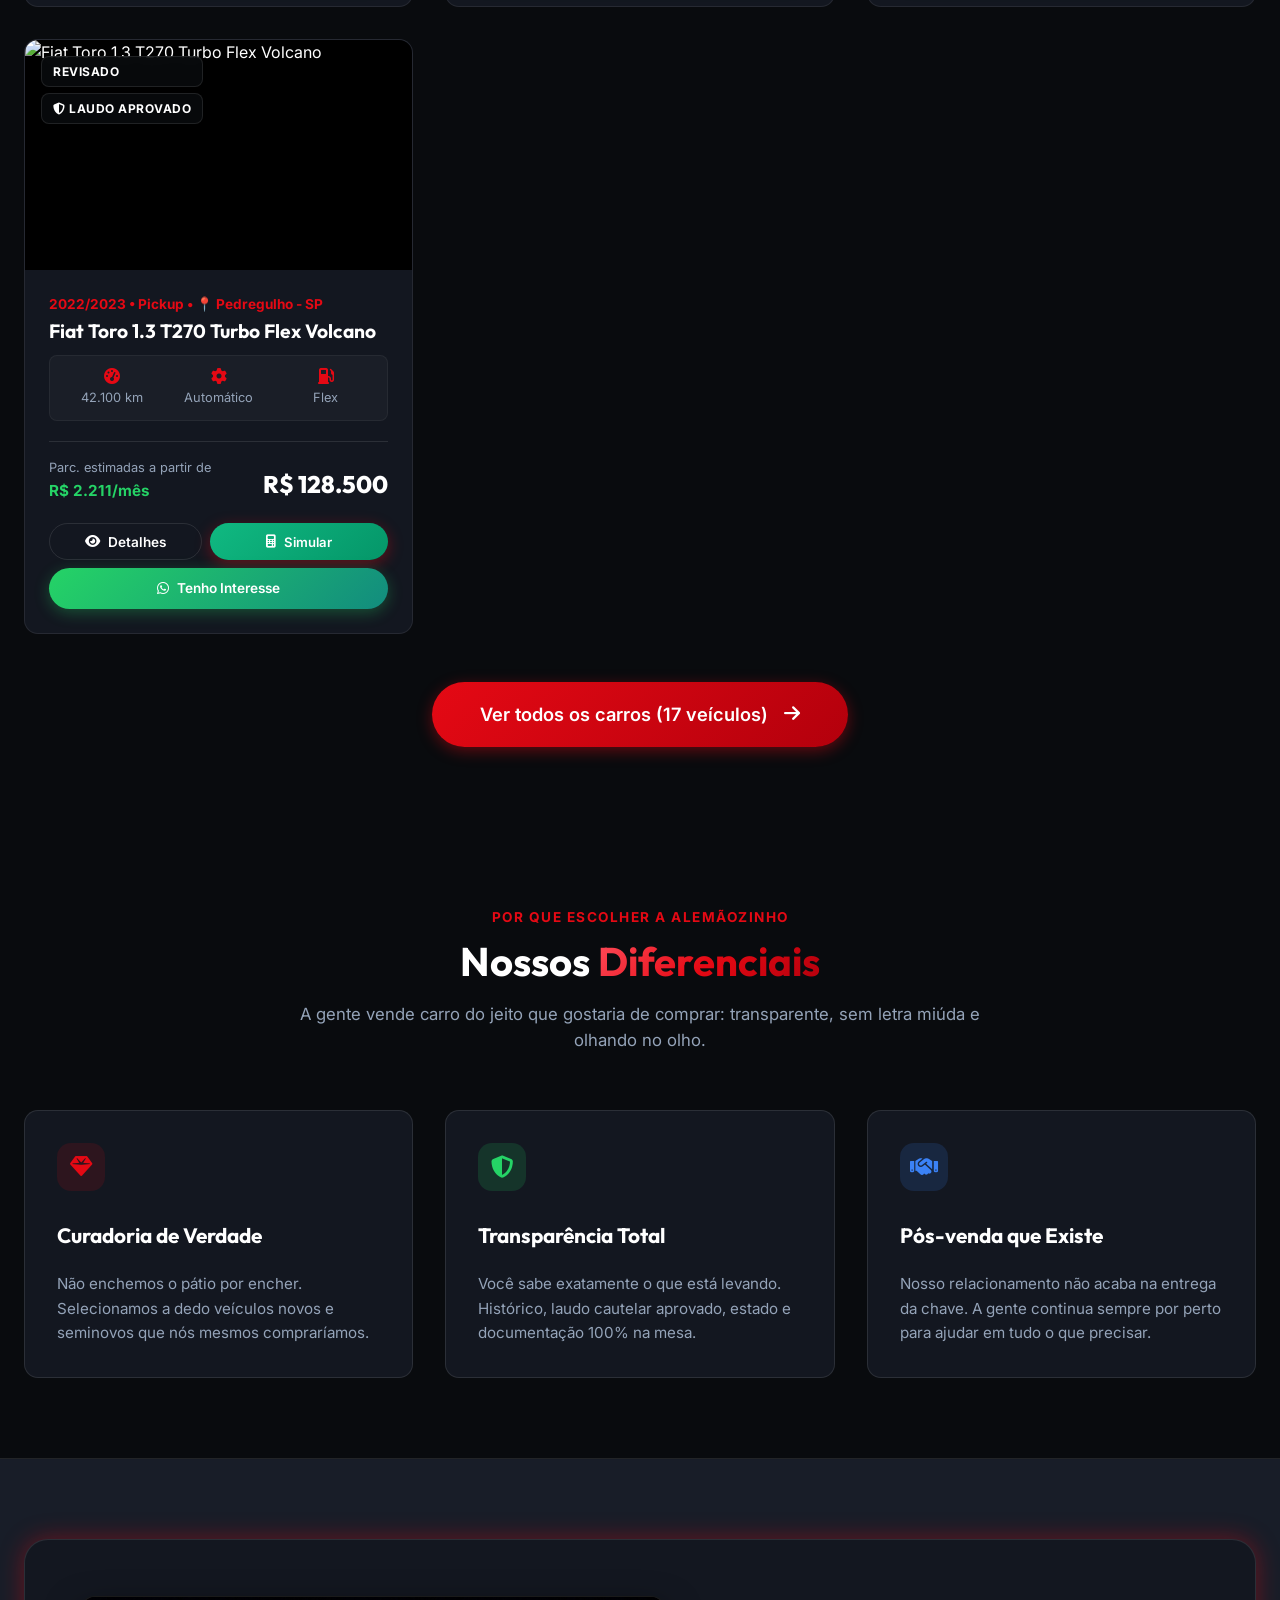
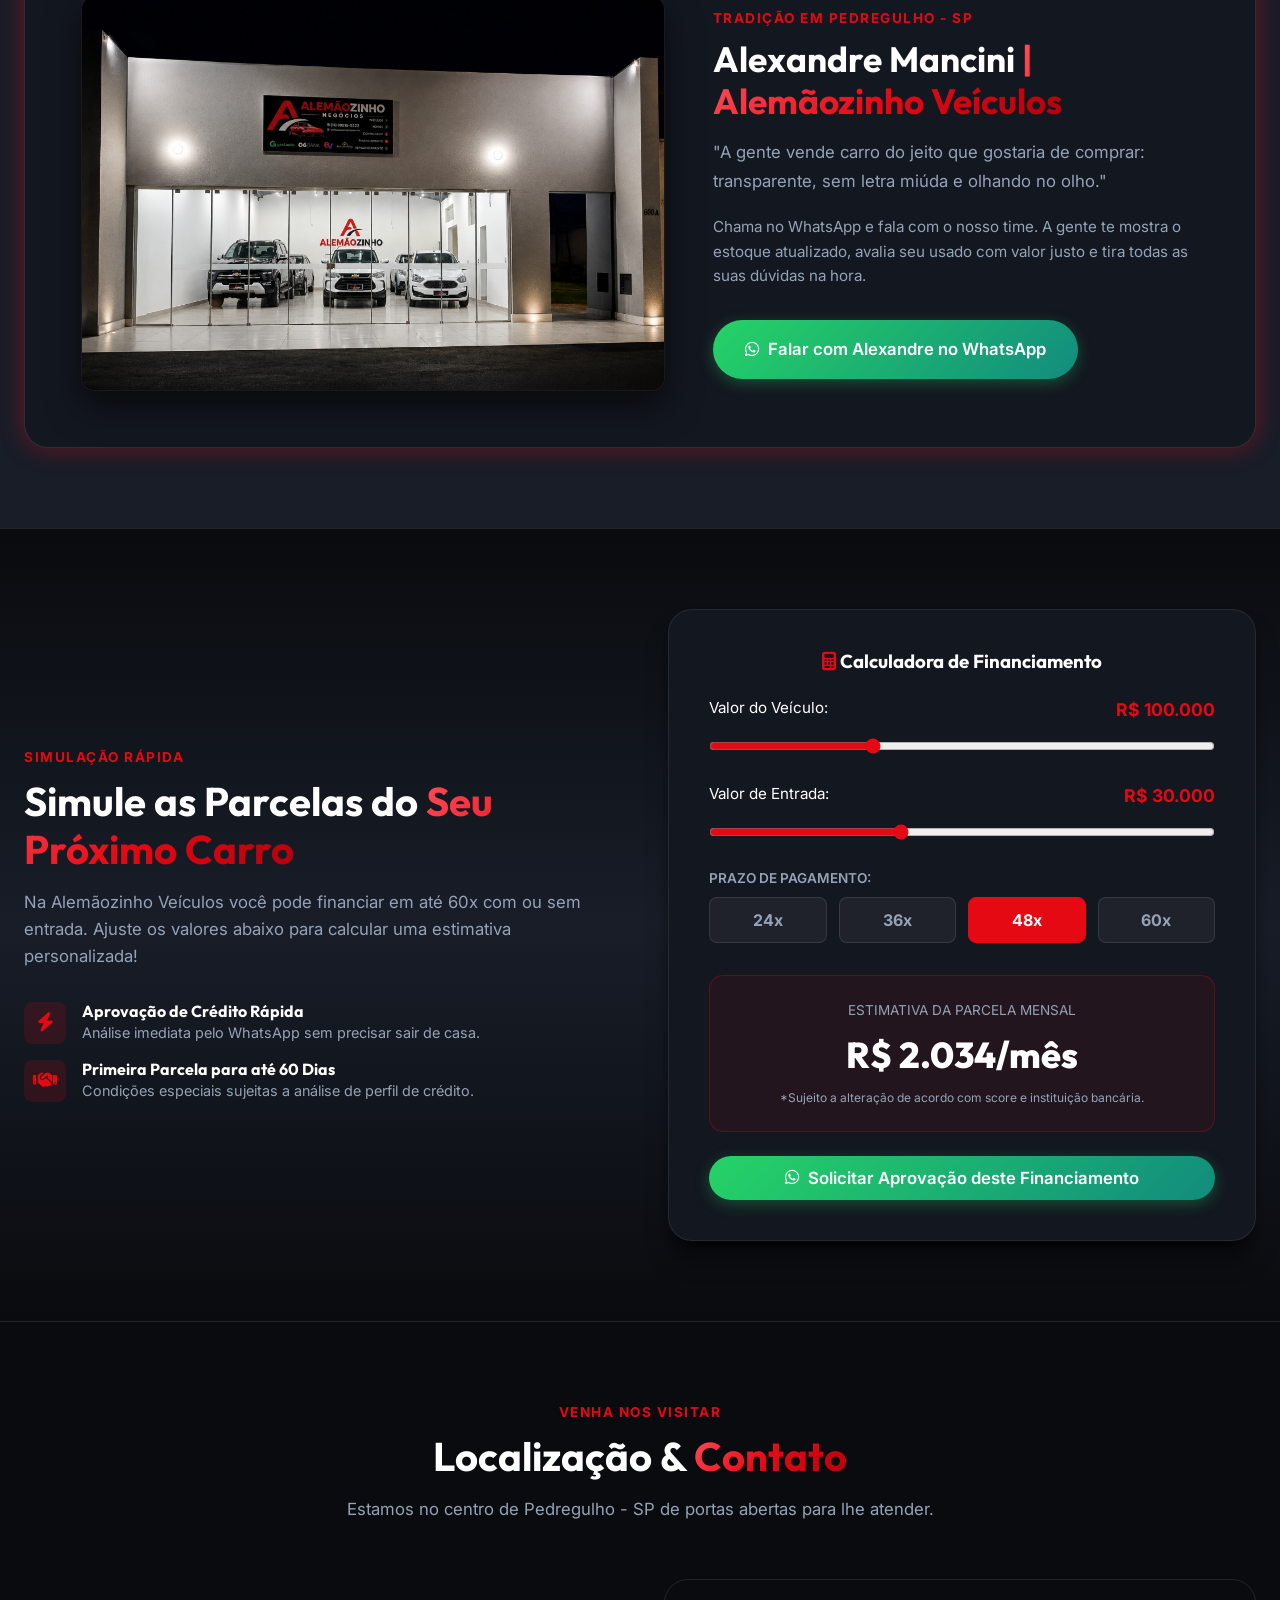
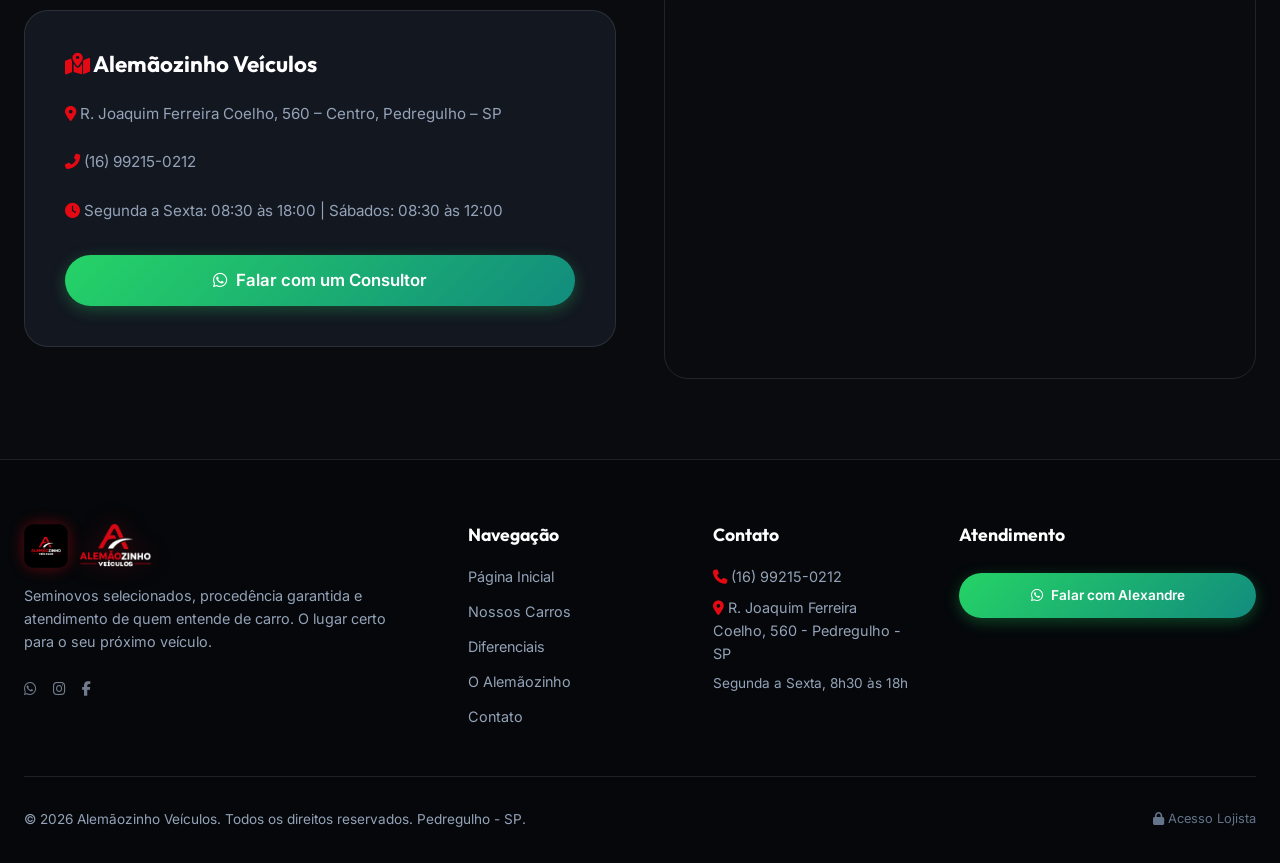
==== commit 96c2bf6b: "Fix: Restaurado layout do Painel Dealer e CRM e ajustada a foto da fachada no estilo Belloni Motors " ====
--- a/index.html
+++ b/index.html
@@ -13,7 +13,7 @@
   <link rel="stylesheet" href="https://cdnjs.cloudflare.com/ajax/libs/font-awesome/6.4.0/css/all.min.css">
   
   <!-- Custom Stylesheet -->
-  <link rel="stylesheet" href="styles.css?v=16.0">
+  <link rel="stylesheet" href="styles.css?v=17.0">
 </head>
 <body id="homePage">
 
@@ -57,8 +57,8 @@
     </div>
   </header>
 
-  <!-- Hero Section Belloni Style -->
-  <section id="heroSection" class="hero" style="background: linear-gradient(180deg, #0A0D12 0%, #121721 100%); padding: 4rem 0 3rem 0; min-height: auto;">
+  <!-- Hero Section Belloni Style (Clean Dark Gradient) -->
+  <section id="heroSection" class="hero" style="background: linear-gradient(180deg, #0A0D12 0%, #121721 100%); padding: 5rem 0 4rem 0; min-height: auto;">
     <div class="container hero-content">
       <div class="hero-badge">
         <i class="fas fa-star"></i> Referência em Pedregulho - SP & Região
@@ -66,7 +66,7 @@
       <h1>Seminovos Selecionados <span class="gradient-text-red">com Procedência.</span></h1>
       <p>Seminovos selecionados, multimarcas, com avaliação justa do seu usado e financiamento aprovado nos principais bancos. Tudo num só lugar, do jeito certo.</p>
       
-      <div style="display: flex; justify-content: center; gap: 1rem; flex-wrap: wrap; margin-bottom: 2.5rem;">
+      <div style="display: flex; justify-content: center; gap: 1rem; flex-wrap: wrap;">
         <a href="https://gabriellimakkf123-ui.github.io/alemaozinho-veiculos/estoque.html" class="btn-primary" style="font-size: 1.05rem; padding: 0.9rem 2.2rem;">
           <i class="fas fa-car"></i> Ver Veículos
         </a>
@@ -74,16 +74,11 @@
           <i class="fab fa-whatsapp"></i> WhatsApp
         </a>
       </div>
-
-      <!-- STANDALONE FACADE PHOTO SHOWCASE CARD (100% UNCROPPED FULL PHOTO LIKE BELLONI MOTORS) -->
-      <div style="max-width: 1100px; margin: 0 auto; border-radius: var(--radius-lg); overflow: hidden; border: 1px solid var(--border-light); box-shadow: 0 25px 60px rgba(0,0,0,0.85); background: #000;">
-        <img src="assets/fachada_nova.jpg" alt="Fachada Oficial Alemãozinho Veículos" style="width: 100%; height: auto; display: block; object-fit: contain;">
-      </div>
     </div>
   </section>
 
   <!-- Floating Search Bar -->
-  <div class="search-box-container" style="margin-top: 2rem;">
+  <div class="search-box-container" style="margin-top: -2rem;">
     <div class="container">
       <div class="search-card">
         <div class="search-grid">
@@ -190,12 +185,15 @@
     </div>
   </section>
 
-  <!-- O Fundador / Nossa Loja Section Belloni Style -->
+  <!-- O Fundador / Nossa Loja Section Belloni Style (Featuring 100% Uncropped Storefront Photo) -->
   <section id="fundador" style="padding: 5rem 0; background: var(--bg-surface);">
     <div class="container">
       <div style="background: var(--bg-card); border: 1px solid var(--border-light); border-radius: var(--radius-lg); padding: 3.5rem; box-shadow: var(--shadow-glow);">
-        <div style="display: grid; grid-template-columns: 1fr 1.2fr; gap: 3rem; align-items: center;">
-          <img src="assets/fachada_nova.jpg" alt="Fachada Alemãozinho Veículos" style="width: 100%; height: auto; object-fit: contain; border-radius: var(--radius-md); border: 1px solid var(--border-light);">
+        <div style="display: grid; grid-template-columns: 1.2fr 1fr; gap: 3rem; align-items: center;">
+          <!-- 100% UNCROPPED REAL STOREFRONT PHOTO -->
+          <div style="border-radius: var(--radius-md); overflow: hidden; border: 1px solid var(--border-light); box-shadow: 0 15px 35px rgba(0,0,0,0.6); background: #000;">
+            <img src="assets/fachada_nova.jpg" alt="Fachada Alemãozinho Veículos" style="width: 100%; height: auto; display: block; object-fit: contain;">
+          </div>
           <div>
             <span class="section-tag">Tradição em Pedregulho - SP</span>
             <h2 class="section-title" style="font-size: 2.2rem; text-align: left; margin-bottom: 1rem;">
@@ -402,7 +400,7 @@
   </footer>
 
   <!-- Script Files -->
-  <script src="db.js?v=16.0"></script>
-  <script src="app.js?v=16.0"></script>
+  <script src="db.js?v=17.0"></script>
+  <script src="app.js?v=17.0"></script>
 </body>
 </html>
--- a/styles.css
+++ b/styles.css
@@ -1,83 +1,114 @@
 /* ==========================================================================
-   ALEMÃOZINHO VEÍCULOS - WEBMOTORS STYLE DESIGN SYSTEM & CARACTERÍSTICAS
+   ALEMÃOZINHO VEÍCULOS - DESIGN SYSTEM & STYLES (REVOLUTIONARY REDESIGN)
    ========================================================================== */
 
-@import url('https://fonts.googleapis.com/css2?family=Inter:wght@300;400;500;600;700;800;900&family=Outfit:wght@400;600;700;800;900&display=swap');
+@import url('https://fonts.googleapis.com/css2?family=Inter:wght@300;400;500;600;700&family=Outfit:wght@400;500;600;700;800;900&display=swap');
 
 :root {
-  /* Webmotors-inspired Premium Dark Palette */
-  --bg-dark: #0A0D12;
-  --bg-surface: #121721;
-  --bg-surface-elevated: #1A212E;
-  --bg-card: #161D29;
-  
+  /* Color Palette */
+  --bg-dark: #090B0E;
+  --bg-card: #131720;
+  --bg-card-hover: #1A202C;
+  --bg-surface: #181D28;
+  --glass-bg: rgba(24, 29, 40, 0.75);
+  --glass-border: rgba(255, 255, 255, 0.08);
+
   --primary: #E50914;
-  --primary-hover: #FF1E2A;
+  --primary-hover: #FF2E3C;
   --primary-glow: rgba(229, 9, 20, 0.4);
-  --accent-gold: #F59E0B;
+  --accent-gold: #F5A623;
   --accent-green: #25D366;
-  --accent-blue: #3B82F6;
-  
-  --text-main: #F8FAFC;
+
+  --text-main: #FFFFFF;
   --text-muted: #94A3B8;
   --text-dim: #64748B;
-  
   --border-light: rgba(255, 255, 255, 0.1);
-  --glass-border: rgba(255, 255, 255, 0.08);
-
-  --radius-sm: 6px;
-  --radius-md: 10px;
-  --radius-lg: 16px;
+
+  /* Fonts */
+  --font-heading: 'Outfit', sans-serif;
+  --font-body: 'Inter', sans-serif;
+
+  /* Elevation & Shadows */
+  --shadow-sm: 0 4px 6px -1px rgba(0, 0, 0, 0.3);
+  --shadow-lg: 0 20px 25px -5px rgba(0, 0, 0, 0.5), 0 10px 10px -5px rgba(0, 0, 0, 0.4);
+  --shadow-glow: 0 0 25px var(--primary-glow);
+
+  --radius-sm: 8px;
+  --radius-md: 14px;
+  --radius-lg: 24px;
   --radius-full: 9999px;
-  
-  --font-main: 'Inter', sans-serif;
-  --font-heading: 'Outfit', sans-serif;
-  
-  --shadow-glow: 0 10px 30px -10px rgba(0, 0, 0, 0.7);
-  --transition: all 0.25s cubic-bezier(0.4, 0, 0.2, 1);
-}
-
-* {
+
+  --transition: all 0.3s cubic-bezier(0.4, 0, 0.2, 1);
+}
+
+/* Reset & Base */
+*, *::before, *::after {
+  box-sizing: border-box;
   margin: 0;
   padding: 0;
-  box-sizing: border-box;
-  font-family: var(--font-main);
+}
+
+html {
   scroll-behavior: smooth;
+  font-size: 16px;
 }
 
 body {
   background-color: var(--bg-dark);
   color: var(--text-main);
+  font-family: var(--font-body);
   line-height: 1.6;
   overflow-x: hidden;
+  -webkit-font-smoothing: antialiased;
 }
 
 a {
+  color: inherit;
   text-decoration: none;
-  color: inherit;
-}
-
-/* Typography */
+}
+
+button, input, select, textarea {
+  font-family: inherit;
+  font-size: inherit;
+  outline: none;
+}
+
+ul {
+  list-style: none;
+}
+
+img {
+  max-width: 100%;
+  display: block;
+}
+
+/* Typography Utilities */
 h1, h2, h3, h4, h5, h6 {
   font-family: var(--font-heading);
-  color: #FFF;
-  font-weight: 800;
-}
-
-.gradient-text-red {
-  background: linear-gradient(135deg, #FF3B47, var(--primary));
+  font-weight: 700;
+  line-height: 1.2;
+}
+
+.gradient-text {
+  background: linear-gradient(135deg, #FFFFFF 30%, #94A3B8 100%);
   -webkit-background-clip: text;
   -webkit-text-fill-color: transparent;
 }
 
+.gradient-text-red {
+  background: linear-gradient(135deg, #FF4D5A 0%, var(--primary) 50%, #B3000C 100%);
+  -webkit-background-clip: text;
+  -webkit-text-fill-color: transparent;
+}
+
 .container {
   width: 100%;
-  max-width: 1320px;
+  max-width: 1280px;
   margin: 0 auto;
   padding: 0 1.5rem;
 }
 
-/* Top Announcement Bar */
+/* Announcement Bar */
 .top-bar {
   background: linear-gradient(90deg, #0F131A, #1A0507, #0F131A);
   border-bottom: 1px solid var(--border-light);
@@ -120,16 +151,17 @@
   position: sticky;
   top: 0;
   z-index: 100;
-  background: rgba(9, 11, 14, 0.92);
+  background: rgba(9, 11, 14, 0.88);
   backdrop-filter: blur(16px);
   border-bottom: 1px solid var(--glass-border);
   padding: 0.85rem 0;
+  transition: var(--transition);
 }
 
 .nav-container {
   display: flex;
-  align-items: center;
   justify-content: space-between;
+  align-items: center;
 }
 
 .brand-logo {
@@ -139,15 +171,18 @@
 }
 
 .brand-icon-img {
-  height: 42px;
+  width: 44px;
+  height: 44px;
+  object-fit: contain;
+  border-radius: 10px;
+  box-shadow: 0 0 15px var(--primary-glow);
+}
+
+.brand-img-logo {
+  height: 44px;
   width: auto;
   object-fit: contain;
-}
-
-.brand-img-logo {
-  height: 34px;
-  width: auto;
-  object-fit: contain;
+  filter: drop-shadow(0 0 12px rgba(229, 9, 20, 0.3));
 }
 
 .nav-links {
@@ -193,7 +228,6 @@
   gap: 0.75rem;
 }
 
-/* Buttons System */
 .btn-primary {
   background: linear-gradient(135deg, var(--primary), #B3000C);
   color: #FFF;
@@ -216,46 +250,46 @@
   background: linear-gradient(135deg, var(--primary-hover), var(--primary));
 }
 
+.btn-whatsapp {
+  background: linear-gradient(135deg, #25D366, #128C7E);
+  color: #FFF;
+  padding: 0.75rem 1.5rem;
+  border-radius: var(--radius-full);
+  font-weight: 600;
+  font-size: 0.95rem;
+  border: none;
+  cursor: pointer;
+  display: inline-flex;
+  align-items: center;
+  gap: 0.5rem;
+  box-shadow: 0 4px 15px rgba(37, 211, 102, 0.3);
+  transition: var(--transition);
+}
+
+.btn-whatsapp:hover {
+  transform: translateY(-2px);
+  box-shadow: 0 8px 25px rgba(37, 211, 102, 0.5);
+}
+
 .btn-outline {
-  background: rgba(255, 255, 255, 0.05);
+  background: transparent;
+  border: 1px solid var(--border-light);
   color: var(--text-main);
   padding: 0.75rem 1.5rem;
   border-radius: var(--radius-full);
   font-weight: 600;
   font-size: 0.95rem;
-  border: 1px solid var(--border-light);
   cursor: pointer;
+  transition: var(--transition);
   display: inline-flex;
   align-items: center;
   gap: 0.5rem;
-  transition: var(--transition);
 }
 
 .btn-outline:hover {
-  background: rgba(255, 255, 255, 0.12);
-  border-color: rgba(255, 255, 255, 0.3);
-  transform: translateY(-2px);
-}
-
-.btn-whatsapp {
-  background: linear-gradient(135deg, #25D366, #128C7E);
-  color: #FFF;
-  padding: 0.75rem 1.5rem;
-  border-radius: var(--radius-full);
-  font-weight: 700;
-  font-size: 0.95rem;
-  border: none;
-  cursor: pointer;
-  display: inline-flex;
-  align-items: center;
-  gap: 0.5rem;
-  box-shadow: 0 4px 15px rgba(37, 211, 102, 0.3);
-  transition: var(--transition);
-}
-
-.btn-whatsapp:hover {
-  transform: translateY(-2px);
-  box-shadow: 0 8px 25px rgba(37, 211, 102, 0.5);
+  border-color: var(--primary);
+  color: var(--primary);
+  background: rgba(229, 9, 20, 0.05);
 }
 
 .mobile-toggle {
@@ -267,18 +301,17 @@
   cursor: pointer;
 }
 
-/* HERO SECTION WITH REAL STOREFRONT PHOTO BACKGROUND */
+/* HERO SECTION WITH ACTUAL REAL STOREFRONT PHOTO */
 .hero {
   position: relative;
-  min-height: 85vh;
+  min-height: 80vh;
   display: flex;
   align-items: center;
   justify-content: center;
   padding: 5rem 0 8rem 0;
-  background-color: #0A0D12;
-  background-image: radial-gradient(circle at 50% 70%, rgba(229, 9, 20, 0.15) 0%, transparent 70%),
+  background-image: radial-gradient(circle at 50% 35%, rgba(229, 9, 20, 0.25) 0%, transparent 70%),
                     url('assets/storefront.webp');
-  background-position: center 80%;
+  background-position: center 40%;
   background-repeat: no-repeat;
   background-size: cover;
 }
@@ -286,8 +319,8 @@
 .hero-overlay {
   position: absolute;
   inset: 0;
-  background: linear-gradient(180deg, rgba(9, 11, 14, 0.45) 0%, rgba(9, 11, 14, 0.65) 75%, var(--bg-dark) 100%);
-  backdrop-filter: brightness(1.1);
+  background: linear-gradient(180deg, rgba(9, 11, 14, 0.50) 0%, rgba(9, 11, 14, 0.75) 75%, var(--bg-dark) 100%);
+  backdrop-filter: brightness(1.15);
 }
 
 .hero-content {
@@ -312,6 +345,7 @@
   margin-bottom: 1.5rem;
   text-transform: uppercase;
   letter-spacing: 1px;
+  box-shadow: 0 4px 15px rgba(0, 0, 0, 0.6);
 }
 
 .hero h1 {
@@ -340,17 +374,18 @@
 }
 
 .search-card {
-  background: var(--bg-surface-elevated);
-  border: 1px solid var(--border-light);
+  background: var(--glass-bg);
+  backdrop-filter: blur(20px);
+  border: 1px solid var(--glass-border);
   border-radius: var(--radius-lg);
-  padding: 1.5rem;
-  box-shadow: 0 20px 40px rgba(0, 0, 0, 0.6);
+  padding: 1.75rem 2rem;
+  box-shadow: var(--shadow-lg);
 }
 
 .search-grid {
   display: grid;
-  grid-template-columns: 2fr 1.2fr 1.2fr 1.2fr 1.2fr;
-  gap: 1rem;
+  grid-template-columns: repeat(4, 1fr) auto;
+  gap: 1.25rem;
   align-items: end;
 }
 
@@ -358,6 +393,7 @@
   display: flex;
   flex-direction: column;
   gap: 0.4rem;
+  text-align: left;
 }
 
 .form-group label {
@@ -368,27 +404,26 @@
   letter-spacing: 0.5px;
 }
 
-.input-custom, .select-custom {
-  background: var(--bg-surface);
+.select-custom, .input-custom {
+  background: rgba(15, 19, 26, 0.85);
   border: 1px solid var(--border-light);
+  color: var(--text-main);
+  padding: 0.85rem 1rem;
   border-radius: var(--radius-md);
-  padding: 0.75rem 1rem;
-  color: #FFF;
   font-size: 0.95rem;
-  outline: none;
   transition: var(--transition);
   width: 100%;
 }
 
-.input-custom:focus, .select-custom:focus {
+.select-custom:focus, .input-custom:focus {
   border-color: var(--primary);
-  box-shadow: 0 0 0 3px var(--primary-glow);
-}
-
-/* Features Strip */
+  box-shadow: 0 0 12px var(--primary-glow);
+}
+
+/* Feature Highlights Strip */
 .features-strip {
   padding: 4rem 0;
-  background: var(--bg-dark);
+  border-bottom: 1px solid var(--border-light);
 }
 
 .features-grid {
@@ -398,10 +433,10 @@
 }
 
 .feature-card {
-  background: var(--bg-surface);
+  background: var(--bg-card);
   border: 1px solid var(--border-light);
+  padding: 1.5rem;
   border-radius: var(--radius-md);
-  padding: 1.5rem;
   display: flex;
   align-items: flex-start;
   gap: 1rem;
@@ -409,25 +444,26 @@
 }
 
 .feature-card:hover {
-  transform: translateY(-3px);
+  transform: translateY(-5px);
   border-color: rgba(229, 9, 20, 0.4);
+  box-shadow: var(--shadow-lg);
 }
 
 .feature-icon {
-  background: rgba(229, 9, 20, 0.15);
-  color: var(--primary);
   width: 48px;
   height: 48px;
-  border-radius: 12px;
+  background: rgba(229, 9, 20, 0.12);
+  border-radius: var(--radius-md);
   display: flex;
   align-items: center;
   justify-content: center;
-  font-size: 1.3rem;
+  color: var(--primary);
+  font-size: 1.4rem;
   flex-shrink: 0;
 }
 
 .feature-info h4 {
-  font-size: 1rem;
+  font-size: 1.1rem;
   margin-bottom: 0.25rem;
 }
 
@@ -436,12 +472,7 @@
   color: var(--text-muted);
 }
 
-/* Inventory Section & Controls */
-.inventory-section {
-  padding: 4rem 0 6rem 0;
-  background: var(--bg-surface);
-}
-
+/* SECTION HEADER */
 .section-header {
   text-align: center;
   max-width: 700px;
@@ -450,95 +481,95 @@
 
 .section-tag {
   color: var(--primary);
-  font-size: 0.85rem;
   font-weight: 700;
   text-transform: uppercase;
-  letter-spacing: 1px;
+  font-size: 0.85rem;
+  letter-spacing: 1.5px;
   margin-bottom: 0.5rem;
-  display: inline-block;
+  display: block;
 }
 
 .section-title {
-  font-size: 2.25rem;
-  margin-bottom: 0.75rem;
+  font-size: 2.5rem;
+  margin-bottom: 1rem;
 }
 
 .section-subtitle {
   color: var(--text-muted);
-  font-size: 1rem;
-}
-
-/* WEBMOTORS SIDEBAR & GRID LAYOUT */
-.webmotors-layout {
-  display: grid;
-  grid-template-columns: 280px 1fr;
-  gap: 2rem;
-  align-items: start;
-}
-
-.webmotors-sidebar {
+  font-size: 1.05rem;
+}
+
+/* INVENTORY SECTION */
+.inventory-section {
+  padding: 5rem 0;
+}
+
+.inventory-controls {
+  display: flex;
+  justify-content: space-between;
+  align-items: center;
+  flex-wrap: wrap;
+  gap: 1.5rem;
+  margin-bottom: 2.5rem;
+}
+
+.filter-tabs {
+  display: flex;
+  gap: 0.5rem;
+  flex-wrap: wrap;
+}
+
+.tab-btn {
   background: var(--bg-card);
   border: 1px solid var(--border-light);
-  border-radius: var(--radius-lg);
-  padding: 1.5rem;
-  position: sticky;
-  top: 90px;
-}
-
-.sidebar-title {
-  font-size: 1.1rem;
-  margin-bottom: 1.25rem;
-  display: flex;
-  align-items: center;
-  justify-content: space-between;
-  border-bottom: 1px solid var(--border-light);
-  padding-bottom: 0.75rem;
-}
-
-.sidebar-group {
-  margin-bottom: 1.5rem;
-}
-
-.sidebar-group label {
-  font-size: 0.8rem;
-  font-weight: 700;
-  color: var(--text-muted);
-  text-transform: uppercase;
-  margin-bottom: 0.5rem;
-  display: block;
-}
-
-.sidebar-range-inputs {
-  display: flex;
-  gap: 0.5rem;
-}
-
-/* Vehicle Cards Grid (Webmotors Style) */
+  color: var(--text-muted);
+  padding: 0.65rem 1.3rem;
+  border-radius: var(--radius-full);
+  font-size: 0.9rem;
+  font-weight: 600;
+  cursor: pointer;
+  transition: var(--transition);
+}
+
+.tab-btn:hover, .tab-btn.active {
+  background: var(--primary);
+  border-color: var(--primary);
+  color: #FFF;
+  box-shadow: 0 4px 15px var(--primary-glow);
+}
+
+.sort-select {
+  width: auto;
+  min-width: 220px;
+}
+
+/* Vehicle Cards Grid */
 .cars-grid {
   display: grid;
   grid-template-columns: repeat(3, 1fr);
-  gap: 1.5rem;
+  gap: 2rem;
 }
 
 .car-card {
   background: var(--bg-card);
-  border: 1px solid var(--border-light);
+  border: 1px solid var(--glass-border);
   border-radius: var(--radius-md);
   overflow: hidden;
   transition: var(--transition);
+  position: relative;
   display: flex;
   flex-direction: column;
 }
 
 .car-card:hover {
-  transform: translateY(-4px);
+  transform: translateY(-8px);
   border-color: rgba(229, 9, 20, 0.4);
-  box-shadow: var(--shadow-glow);
+  box-shadow: 0 15px 30px rgba(0, 0, 0, 0.6), 0 0 20px var(--primary-glow);
 }
 
 .car-img-wrapper {
   position: relative;
-  height: 210px;
+  height: 230px;
   overflow: hidden;
   background: #000;
 }
@@ -547,138 +578,530 @@
   width: 100%;
   height: 100%;
   object-fit: cover;
-  transition: transform 0.4s ease;
+  transition: transform 0.5s ease;
 }
 
 .car-card:hover .car-img-wrapper img {
-  transform: scale(1.05);
+  transform: scale(1.08);
 }
 
 .car-badges {
   position: absolute;
-  top: 10px;
-  left: 10px;
+  top: 1rem;
+  left: 1rem;
   display: flex;
   flex-direction: column;
-  gap: 4px;
+  gap: 0.4rem;
   z-index: 2;
 }
 
 .badge {
-  padding: 0.25rem 0.6rem;
+  padding: 0.3rem 0.7rem;
   border-radius: var(--radius-sm);
-  font-size: 0.72rem;
+  font-size: 0.75rem;
   font-weight: 700;
   text-transform: uppercase;
   letter-spacing: 0.5px;
 }
 
-.badge-red { background: var(--primary); color: #FFF; }
-.badge-dark { background: rgba(0, 0, 0, 0.75); color: #FFF; backdrop-filter: blur(4px); }
-.badge-gold { background: var(--accent-gold); color: #000; }
-.badge-green { background: var(--accent-green); color: #000; }
+.badge-red {
+  background: var(--primary);
+  color: #FFF;
+}
+
+.badge-dark {
+  background: rgba(9, 11, 14, 0.85);
+  backdrop-filter: blur(8px);
+  color: #FFF;
+  border: 1px solid var(--border-light);
+}
+
+.badge-sold {
+  background: #DC2626;
+  color: #FFF;
+}
 
 .car-body {
-  padding: 1.25rem;
+  padding: 1.5rem;
   display: flex;
   flex-direction: column;
   flex: 1;
 }
 
 .car-year {
+  font-size: 0.85rem;
+  color: var(--primary);
+  font-weight: 700;
+  margin-bottom: 0.25rem;
+}
+
+.car-title {
+  font-size: 1.2rem;
+  margin-bottom: 0.75rem;
+  font-weight: 700;
+  display: -webkit-box;
+  -webkit-line-clamp: 1;
+  -webkit-box-orient: vertical;
+  overflow: hidden;
+}
+
+.car-specs {
+  display: grid;
+  grid-template-columns: repeat(3, 1fr);
+  gap: 0.5rem;
+  background: rgba(255, 255, 255, 0.03);
+  border: 1px solid rgba(255, 255, 255, 0.05);
+  border-radius: var(--radius-sm);
+  padding: 0.75rem;
+  margin-bottom: 1.25rem;
+}
+
+.spec-item {
+  display: flex;
+  flex-direction: column;
+  align-items: center;
+  text-align: center;
   font-size: 0.8rem;
   color: var(--text-muted);
-  font-weight: 600;
-}
-
-.car-title {
-  font-size: 1.15rem;
-  margin: 0.2rem 0 0.75rem 0;
-  line-height: 1.3;
-}
-
-.car-specs {
-  display: flex;
+}
+
+.spec-item i {
+  color: var(--primary);
+  margin-bottom: 0.25rem;
+  font-size: 1rem;
+}
+
+.car-price-row {
+  margin-top: auto;
+  display: flex;
+  justify-content: space-between;
+  align-items: flex-end;
+  padding-top: 1rem;
+  border-top: 1px solid var(--border-light);
+  margin-bottom: 1.25rem;
+}
+
+.price-main {
+  font-family: var(--font-heading);
+  font-size: 1.5rem;
+  font-weight: 800;
+  color: #FFF;
+}
+
+.price-parcel {
+  font-size: 0.8rem;
+  color: var(--text-muted);
+}
+
+.car-actions {
+  display: grid;
+  grid-template-columns: 1fr 1fr;
+  gap: 0.75rem;
+}
+
+/* FINANCING SIMULATOR */
+.financing-section {
+  padding: 5rem 0;
+  background: linear-gradient(180deg, var(--bg-dark) 0%, var(--bg-surface) 50%, var(--bg-dark) 100%);
+  border-top: 1px solid var(--border-light);
+  border-bottom: 1px solid var(--border-light);
+}
+
+.financing-container {
+  display: grid;
+  grid-template-columns: 1fr 1fr;
+  gap: 3.5rem;
+  align-items: center;
+}
+
+.sim-box {
+  background: var(--bg-card);
+  border: 1px solid var(--glass-border);
+  border-radius: var(--radius-lg);
+  padding: 2.5rem;
+  box-shadow: var(--shadow-lg);
+}
+
+.range-slider-group {
+  margin-bottom: 1.5rem;
+}
+
+.range-header {
+  display: flex;
+  justify-content: space-between;
+  margin-bottom: 0.5rem;
+  font-size: 0.95rem;
+}
+
+.range-val {
+  color: var(--primary);
+  font-weight: 700;
+  font-size: 1.1rem;
+}
+
+input[type=range] {
+  width: 100%;
+  height: 8px;
+  border-radius: 4px;
+  background: rgba(255, 255, 255, 0.1);
+  accent-color: var(--primary);
+  cursor: pointer;
+}
+
+.term-options {
+  display: grid;
+  grid-template-columns: repeat(4, 1fr);
+  gap: 0.75rem;
+  margin-bottom: 2rem;
+}
+
+.term-btn {
+  background: rgba(255, 255, 255, 0.05);
+  border: 1px solid var(--border-light);
+  color: var(--text-muted);
+  padding: 0.75rem;
+  border-radius: var(--radius-sm);
+  font-weight: 700;
+  cursor: pointer;
+  transition: var(--transition);
+}
+
+.term-btn.active, .term-btn:hover {
+  background: var(--primary);
+  border-color: var(--primary);
+  color: #FFF;
+}
+
+.result-card {
+  background: rgba(229, 9, 20, 0.08);
+  border: 1px solid rgba(229, 9, 20, 0.3);
+  border-radius: var(--radius-md);
+  padding: 1.5rem;
+  text-align: center;
+  margin-bottom: 1.5rem;
+}
+
+.result-title {
+  font-size: 0.85rem;
+  color: var(--text-muted);
+  text-transform: uppercase;
+}
+
+.result-amount {
+  font-family: var(--font-heading);
+  font-size: 2.25rem;
+  font-weight: 800;
+  color: #FFF;
+  margin: 0.25rem 0;
+}
+
+/* SELL / TRADE SECTION */
+.sell-section {
+  padding: 5rem 0;
+}
+
+.sell-wrapper {
+  background: linear-gradient(135deg, rgba(24, 29, 40, 0.95), rgba(15, 19, 26, 0.95));
+  border: 1px solid var(--glass-border);
+  border-radius: var(--radius-lg);
+  padding: 3.5rem 2.5rem;
+  position: relative;
+  overflow: hidden;
+}
+
+.form-row {
+  display: grid;
+  grid-template-columns: repeat(3, 1fr);
+  gap: 1.25rem;
+  margin-bottom: 1.25rem;
+}
+
+/* ABOUT & LOCATION SECTION */
+.about-section {
+  padding: 5rem 0;
+  background: var(--bg-surface);
+  border-top: 1px solid var(--border-light);
+}
+
+.about-grid {
+  display: grid;
+  grid-template-columns: 1fr 1fr;
+  gap: 4rem;
+  align-items: center;
+}
+
+.about-info-list {
+  display: flex;
+  flex-direction: column;
+  gap: 1.25rem;
+  margin-top: 1.5rem;
+}
+
+.info-item {
+  display: flex;
+  align-items: flex-start;
   gap: 1rem;
-  font-size: 0.82rem;
-  color: var(--text-muted);
-  margin-bottom: 1rem;
-  padding-bottom: 0.75rem;
+}
+
+.info-item-icon {
+  width: 42px;
+  height: 42px;
+  background: rgba(229, 9, 20, 0.15);
+  color: var(--primary);
+  border-radius: var(--radius-sm);
+  display: flex;
+  align-items: center;
+  justify-content: center;
+  font-size: 1.2rem;
+  flex-shrink: 0;
+}
+
+.map-box {
+  border-radius: var(--radius-md);
+  overflow: hidden;
+  border: 1px solid var(--border-light);
+  height: 380px;
+}
+
+/* ==========================================================================
+   DEALER / ADMIN LOGIN & DASHBOARD STYLES (WITH ACTUAL STOREFRONT PHOTO BG)
+   ========================================================================== */
+.login-screen {
+  position: relative;
+  min-height: 100vh;
+  display: flex;
+  align-items: center;
+  justify-content: center;
+  background-image: radial-gradient(circle at 50% 35%, rgba(245, 166, 35, 0.25) 0%, transparent 70%),
+                    url('assets/storefront.webp');
+  background-position: center 40%;
+  background-repeat: no-repeat;
+  background-size: cover;
+  padding: 2rem 1rem;
+}
+
+.login-screen::before {
+  content: '';
+  position: absolute;
+  inset: 0;
+  background: linear-gradient(180deg, rgba(9, 11, 14, 0.60) 0%, rgba(9, 11, 14, 0.85) 100%);
+  backdrop-filter: brightness(1.1);
+  z-index: 1;
+}
+
+.login-card {
+  position: relative;
+  z-index: 2;
+  background: var(--bg-card);
+  border: 1px solid rgba(245, 166, 35, 0.4);
+  border-radius: var(--radius-lg);
+  padding: 3rem 2.5rem;
+  width: 100%;
+  max-width: 440px;
+  text-align: center;
+  box-shadow: 0 20px 40px rgba(0, 0, 0, 0.9), 0 0 30px rgba(245, 166, 35, 0.2);
+}
+
+.dealer-section {
+  position: relative;
+  padding: 4rem 0;
+  background-image: radial-gradient(circle at 50% 35%, rgba(245, 166, 35, 0.15) 0%, transparent 70%),
+                    url('assets/storefront.webp');
+  background-position: center 40%;
+  background-repeat: no-repeat;
+  background-size: cover;
+  background-attachment: fixed;
+}
+
+.dealer-section::before {
+  content: '';
+  position: absolute;
+  inset: 0;
+  background: linear-gradient(180deg, rgba(9, 11, 14, 0.85) 0%, rgba(9, 11, 14, 0.95) 100%);
+  backdrop-filter: brightness(1.1);
+  z-index: 0;
+}
+
+.dealer-section > .container {
+  position: relative;
+  z-index: 2;
+}
+
+.dealer-header {
+  display: flex;
+  justify-content: space-between;
+  align-items: center;
+  margin-bottom: 2rem;
+  flex-wrap: wrap;
+  gap: 1rem;
+}
+
+.admin-stats-grid {
+  display: grid;
+  grid-template-columns: repeat(4, 1fr);
+  gap: 1.5rem;
+  margin-bottom: 2.5rem;
+}
+
+.stat-card {
+  background: var(--bg-card);
+  border: 1px solid var(--border-light);
+  border-radius: var(--radius-md);
+  padding: 1.5rem;
+  display: flex;
+  align-items: center;
+  gap: 1rem;
+}
+
+.stat-icon {
+  width: 50px;
+  height: 50px;
+  border-radius: 12px;
+  background: rgba(245, 166, 35, 0.15);
+  color: var(--accent-gold);
+  display: flex;
+  align-items: center;
+  justify-content: center;
+  font-size: 1.5rem;
+}
+
+.stat-val {
+  font-family: var(--font-heading);
+  font-size: 1.8rem;
+  font-weight: 800;
+  color: #FFF;
+}
+
+.stat-label {
+  font-size: 0.8rem;
+  color: var(--text-muted);
+  text-transform: uppercase;
+}
+
+.table-responsive {
+  background: var(--bg-card);
+  border: 1px solid var(--glass-border);
+  border-radius: var(--radius-md);
+  overflow-x: auto;
+}
+
+.admin-table {
+  width: 100%;
+  border-collapse: collapse;
+  text-align: left;
+  font-size: 0.9rem;
+}
+
+.admin-table th {
+  background: rgba(255, 255, 255, 0.04);
+  padding: 1rem 1.25rem;
+  color: var(--text-muted);
+  text-transform: uppercase;
+  font-size: 0.75rem;
+  font-weight: 700;
   border-bottom: 1px solid var(--border-light);
 }
 
-.spec-item {
-  display: flex;
-  align-items: center;
-  gap: 0.35rem;
-}
-
-.car-price-row {
-  display: flex;
-  align-items: baseline;
-  justify-content: space-between;
-  margin-bottom: 1rem;
-}
-
-.price-main {
-  font-size: 1.4rem;
-  font-family: var(--font-heading);
-  font-weight: 800;
-  color: #FFF;
-}
-
-.price-parcel {
-  font-size: 0.78rem;
-  color: var(--text-muted);
-}
-
-/* Modal Details Webmotors Style */
+.admin-table td {
+  padding: 1rem 1.25rem;
+  border-bottom: 1px solid rgba(255, 255, 255, 0.05);
+  vertical-align: middle;
+}
+
+.admin-table tr:hover {
+  background: rgba(255, 255, 255, 0.02);
+}
+
+.thumb-small {
+  width: 60px;
+  height: 45px;
+  object-fit: cover;
+  border-radius: 6px;
+}
+
+.btn-icon {
+  background: rgba(255, 255, 255, 0.05);
+  border: 1px solid var(--border-light);
+  color: #FFF;
+  width: 32px;
+  height: 32px;
+  border-radius: 6px;
+  cursor: pointer;
+  display: inline-flex;
+  align-items: center;
+  justify-content: center;
+  transition: var(--transition);
+}
+
+.btn-icon:hover {
+  background: var(--primary);
+  border-color: var(--primary);
+}
+
+.btn-icon.edit:hover {
+  background: var(--accent-gold);
+  border-color: var(--accent-gold);
+  color: #000;
+}
+
+.btn-icon.delete:hover {
+  background: #DC2626;
+  border-color: #DC2626;
+}
+
+/* MODAL DETALHES */
 .modal-overlay {
   position: fixed;
   inset: 0;
-  z-index: 1000;
   background: rgba(0, 0, 0, 0.85);
   backdrop-filter: blur(10px);
+  z-index: 1000;
   display: flex;
   align-items: center;
   justify-content: center;
   padding: 1.5rem;
   opacity: 0;
-  pointer-events: none;
+  visibility: hidden;
   transition: var(--transition);
 }
 
 .modal-overlay.active {
   opacity: 1;
-  pointer-events: auto;
+  visibility: visible;
 }
 
 .modal-container {
-  background: var(--bg-surface-elevated);
-  border: 1px solid var(--border-light);
+  background: var(--bg-card);
+  border: 1px solid var(--glass-border);
   border-radius: var(--radius-lg);
-  max-width: 900px;
   width: 100%;
+  max-width: 950px;
   max-height: 90vh;
   overflow-y: auto;
   position: relative;
-  box-shadow: 0 25px 50px -12px rgba(0, 0, 0, 0.9);
+  box-shadow: var(--shadow-lg);
+  transform: scale(0.95);
+  transition: var(--transition);
+}
+
+.modal-overlay.active .modal-container {
+  transform: scale(1);
 }
 
 .modal-close {
   position: absolute;
-  top: 1rem;
-  right: 1rem;
+  top: 1.25rem;
+  right: 1.25rem;
   background: rgba(255, 255, 255, 0.1);
   border: none;
   color: #FFF;
   width: 36px;
   height: 36px;
   border-radius: 50%;
+  cursor: pointer;
   display: flex;
   align-items: center;
   justify-content: center;
-  cursor: pointer;
   z-index: 10;
   transition: var(--transition);
 }
@@ -699,154 +1122,65 @@
   height: 320px;
   object-fit: cover;
   border-radius: var(--radius-md);
-  border: 1px solid var(--border-light);
 }
 
 .optionals-grid {
   display: grid;
-  grid-template-columns: repeat(2, 1fr);
+  grid-template-columns: 1fr 1fr;
   gap: 0.5rem;
-  margin-bottom: 1.5rem;
+  margin: 1rem 0 1.5rem 0;
+  font-size: 0.85rem;
+  color: var(--text-muted);
 }
 
 .optionals-grid span {
-  font-size: 0.85rem;
-  color: var(--text-muted);
   display: flex;
   align-items: center;
   gap: 0.4rem;
 }
 
 .optionals-grid i {
-  color: var(--accent-green);
-  font-size: 0.75rem;
-}
-
-/* Webmotors Dealer Verification Badge inside Modal */
-.webmotors-dealer-box {
-  background: rgba(255, 255, 255, 0.03);
-  border: 1px solid var(--border-light);
-  border-radius: var(--radius-md);
-  padding: 1rem;
-  margin-top: 1.5rem;
-  display: flex;
-  align-items: center;
-  gap: 1rem;
-}
-
-/* Simulator Section */
-.financing-section {
-  padding: 6rem 0;
-  background: var(--bg-dark);
-}
-
-.financing-container {
-  display: grid;
-  grid-template-columns: 1fr 1fr;
-  gap: 3rem;
-  align-items: center;
-}
-
-.sim-box {
-  background: var(--bg-surface);
-  border: 1px solid var(--border-light);
-  border-radius: var(--radius-lg);
-  padding: 2.5rem;
-  box-shadow: var(--shadow-glow);
-}
-
-.range-slider-group {
-  margin-bottom: 1.5rem;
-}
-
-.range-header {
-  display: flex;
-  justify-content: space-between;
-  font-size: 0.9rem;
-  margin-bottom: 0.5rem;
-  font-weight: 600;
-}
-
-.range-val {
   color: var(--primary);
-  font-weight: 800;
-  font-size: 1.1rem;
-}
-
-input[type=range] {
-  width: 100%;
-  accent-color: var(--primary);
-}
-
-.term-options {
-  display: grid;
-  grid-template-columns: repeat(4, 1fr);
-  gap: 0.5rem;
-  margin-bottom: 1.5rem;
-}
-
-.term-btn {
-  background: var(--bg-surface-elevated);
-  border: 1px solid var(--border-light);
-  color: #FFF;
-  padding: 0.6rem;
-  border-radius: var(--radius-sm);
+}
+
+/* FLOATING WHATSAPP CTA */
+.floating-whatsapp {
+  position: fixed;
+  bottom: 2rem;
+  right: 2rem;
+  z-index: 900;
+  background: linear-gradient(135deg, #25D366, #128C7E);
+  color: #FFF;
+  width: 60px;
+  height: 60px;
+  border-radius: 50%;
+  display: flex;
+  align-items: center;
+  justify-content: center;
+  font-size: 1.8rem;
+  box-shadow: 0 10px 25px rgba(37, 211, 102, 0.5);
   cursor: pointer;
-  font-weight: 600;
-  transition: var(--transition);
-}
-
-.term-btn.active, .term-btn:hover {
-  background: var(--primary);
-  border-color: var(--primary);
-}
-
-.result-card {
-  background: var(--bg-surface-elevated);
-  border-left: 4px solid var(--primary);
-  padding: 1.25rem;
-  border-radius: var(--radius-md);
-  margin-bottom: 1.5rem;
-}
-
-.result-title {
-  font-size: 0.85rem;
-  color: var(--text-muted);
-}
-
-.result-amount {
-  font-size: 2rem;
-  font-family: var(--font-heading);
-  font-weight: 800;
-  color: var(--accent-green);
-}
-
-/* Sell / Trade Section */
-.sell-section {
-  padding: 6rem 0;
-  background: var(--bg-surface);
-}
-
-.sell-wrapper {
-  background: var(--bg-card);
-  border: 1px solid var(--border-light);
-  border-radius: var(--radius-lg);
-  padding: 3rem;
-  box-shadow: var(--shadow-glow);
-}
-
-.form-row {
-  display: grid;
-  grid-template-columns: repeat(3, 1fr);
-  gap: 1rem;
-  margin-bottom: 1rem;
-}
-
-/* Footer */
+  transition: var(--transition);
+  animation: pulse-wa 2s infinite;
+}
+
+.floating-whatsapp:hover {
+  transform: scale(1.1);
+}
+
+@keyframes pulse-wa {
+  0% { box-shadow: 0 0 0 0 rgba(37, 211, 102, 0.7); }
+  70% { box-shadow: 0 0 0 18px rgba(37, 211, 102, 0); }
+  100% { box-shadow: 0 0 0 0 rgba(37, 211, 102, 0); }
+}
+
+/* FOOTER */
 footer {
-  background: #07090C;
+  background: #05070A;
   border-top: 1px solid var(--border-light);
   padding: 4rem 0 2rem 0;
+  font-size: 0.9rem;
+  color: var(--text-muted);
 }
 
 .footer-grid {
@@ -857,77 +1191,50 @@
 }
 
 .footer-col h4 {
+  color: #FFF;
+  margin-bottom: 1.25rem;
   font-size: 1.1rem;
-  margin-bottom: 1.25rem;
 }
 
 .footer-col ul {
-  list-style: none;
-}
-
-.footer-col ul li {
-  margin-bottom: 0.6rem;
-}
-
-.footer-col ul li a {
-  color: var(--text-muted);
-  font-size: 0.9rem;
-  transition: var(--transition);
-}
-
-.footer-col ul li a:hover {
+  display: flex;
+  flex-direction: column;
+  gap: 0.75rem;
+}
+
+.footer-col a:hover {
   color: var(--primary);
 }
 
 .footer-bottom {
+  border-top: 1px solid var(--border-light);
+  padding-top: 2rem;
   display: flex;
   justify-content: space-between;
   align-items: center;
-  padding-top: 2rem;
-  border-top: 1px solid var(--border-light);
   font-size: 0.85rem;
-  color: var(--text-muted);
-}
-
-/* Floating WhatsApp */
-.floating-whatsapp {
-  position: fixed;
-  bottom: 25px;
-  right: 25px;
-  z-index: 99;
-  background: #25D366;
-  color: #FFF;
-  width: 60px;
-  height: 60px;
-  border-radius: 50%;
-  display: flex;
-  align-items: center;
-  justify-content: center;
-  font-size: 2rem;
-  box-shadow: 0 8px 25px rgba(37, 211, 102, 0.5);
-  transition: var(--transition);
-}
-
-.floating-whatsapp:hover {
-  transform: scale(1.1);
-}
-
-/* Media Queries */
+}
+
+/* Responsive Media Queries */
 @media (max-width: 1024px) {
-  .webmotors-layout { grid-template-columns: 1fr; }
-  .webmotors-sidebar { position: static; }
+  .hero h1 { font-size: 2.75rem; }
+  .search-grid { grid-template-columns: 1fr 1fr; }
   .cars-grid { grid-template-columns: repeat(2, 1fr); }
   .features-grid { grid-template-columns: repeat(2, 1fr); }
-  .financing-container, .modal-grid { grid-template-columns: 1fr; }
-  .search-grid { grid-template-columns: 1fr 1fr; }
+  .financing-container, .about-grid, .modal-grid { grid-template-columns: 1fr; }
+  .footer-grid { grid-template-columns: 1fr 1fr; }
+  .admin-stats-grid { grid-template-columns: repeat(2, 1fr); }
 }
 
 @media (max-width: 768px) {
-  .nav-links { display: none; }
+  .nav-links, .top-bar-info span:not(:first-child) { display: none; }
   .mobile-toggle { display: block; }
+  .hero h1 { font-size: 2.2rem; }
+  .search-grid { grid-template-columns: 1fr; }
   .cars-grid { grid-template-columns: 1fr; }
   .features-grid { grid-template-columns: 1fr; }
   .form-row { grid-template-columns: 1fr; }
   .footer-grid { grid-template-columns: 1fr; }
-  .search-grid { grid-template-columns: 1fr; }
-}
+  .footer-bottom { flex-direction: column; gap: 1rem; text-align: center; }
+  .admin-stats-grid { grid-template-columns: 1fr; }
+}
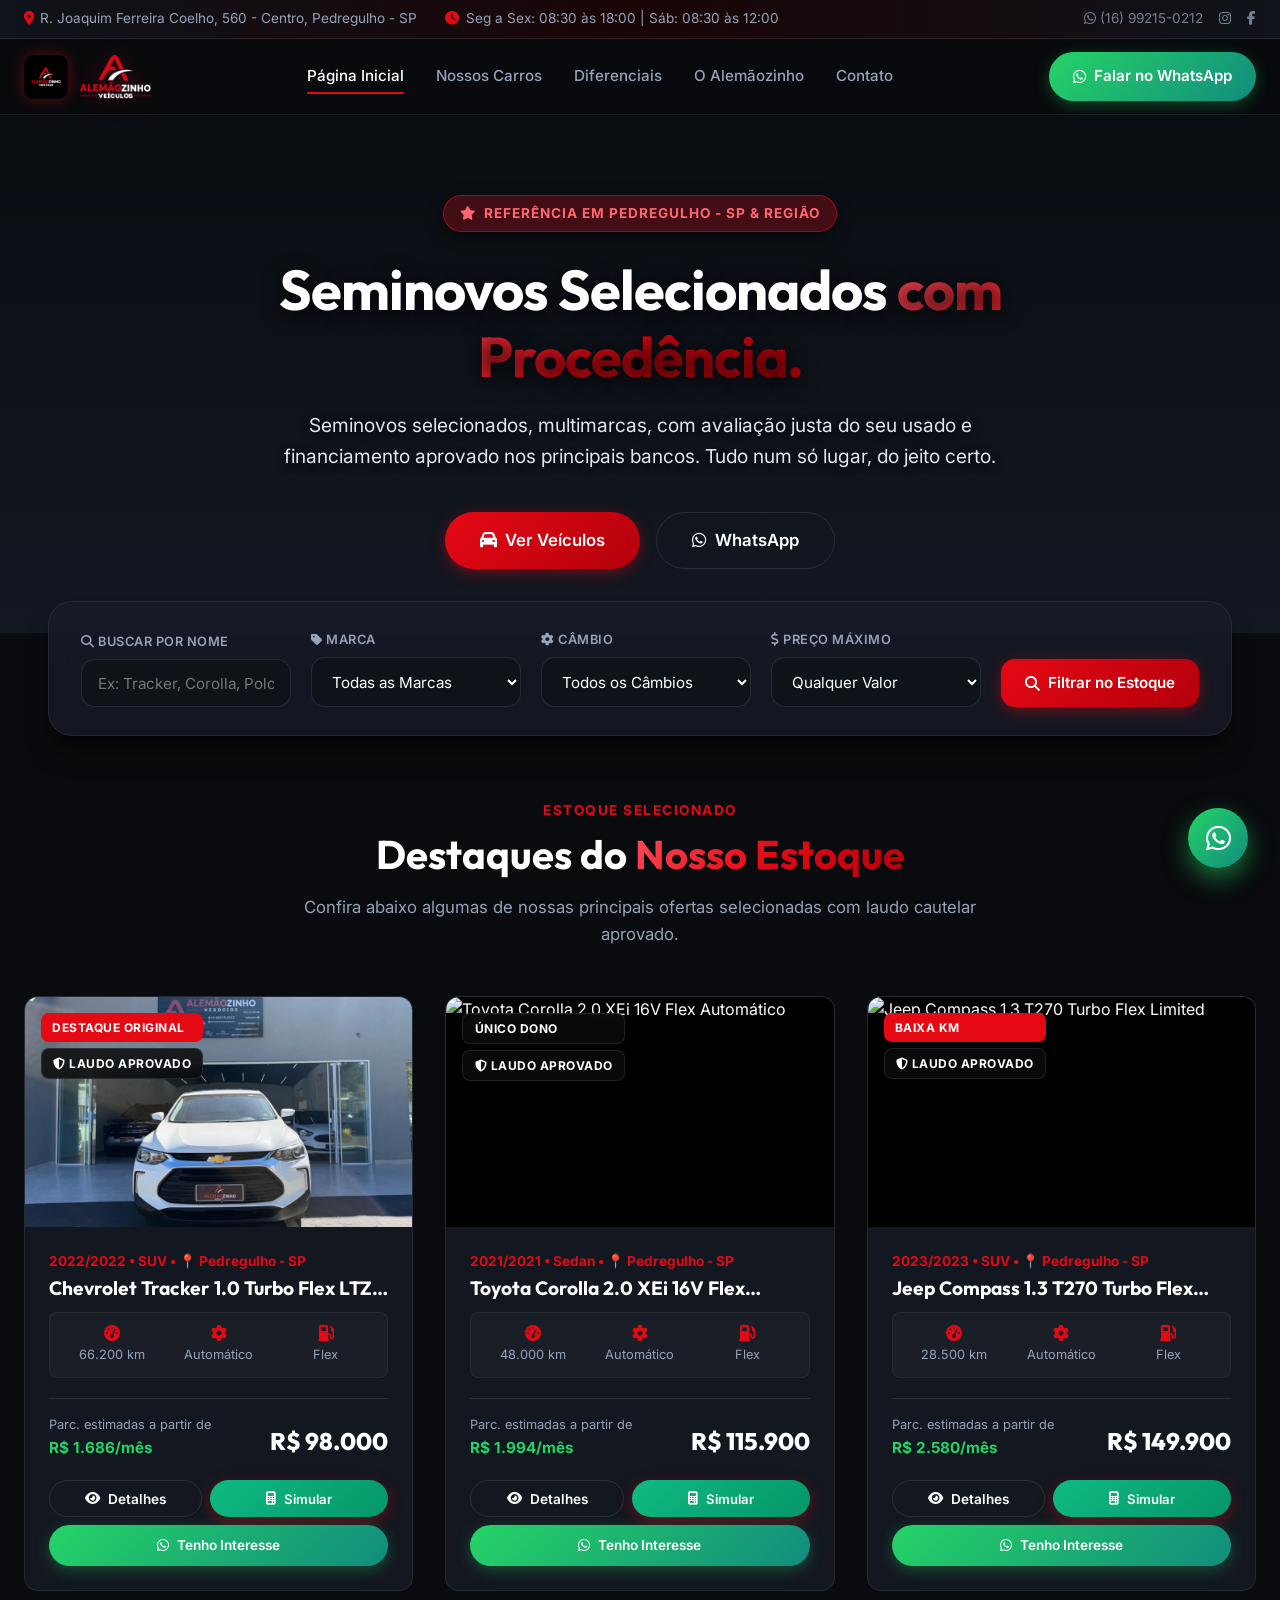
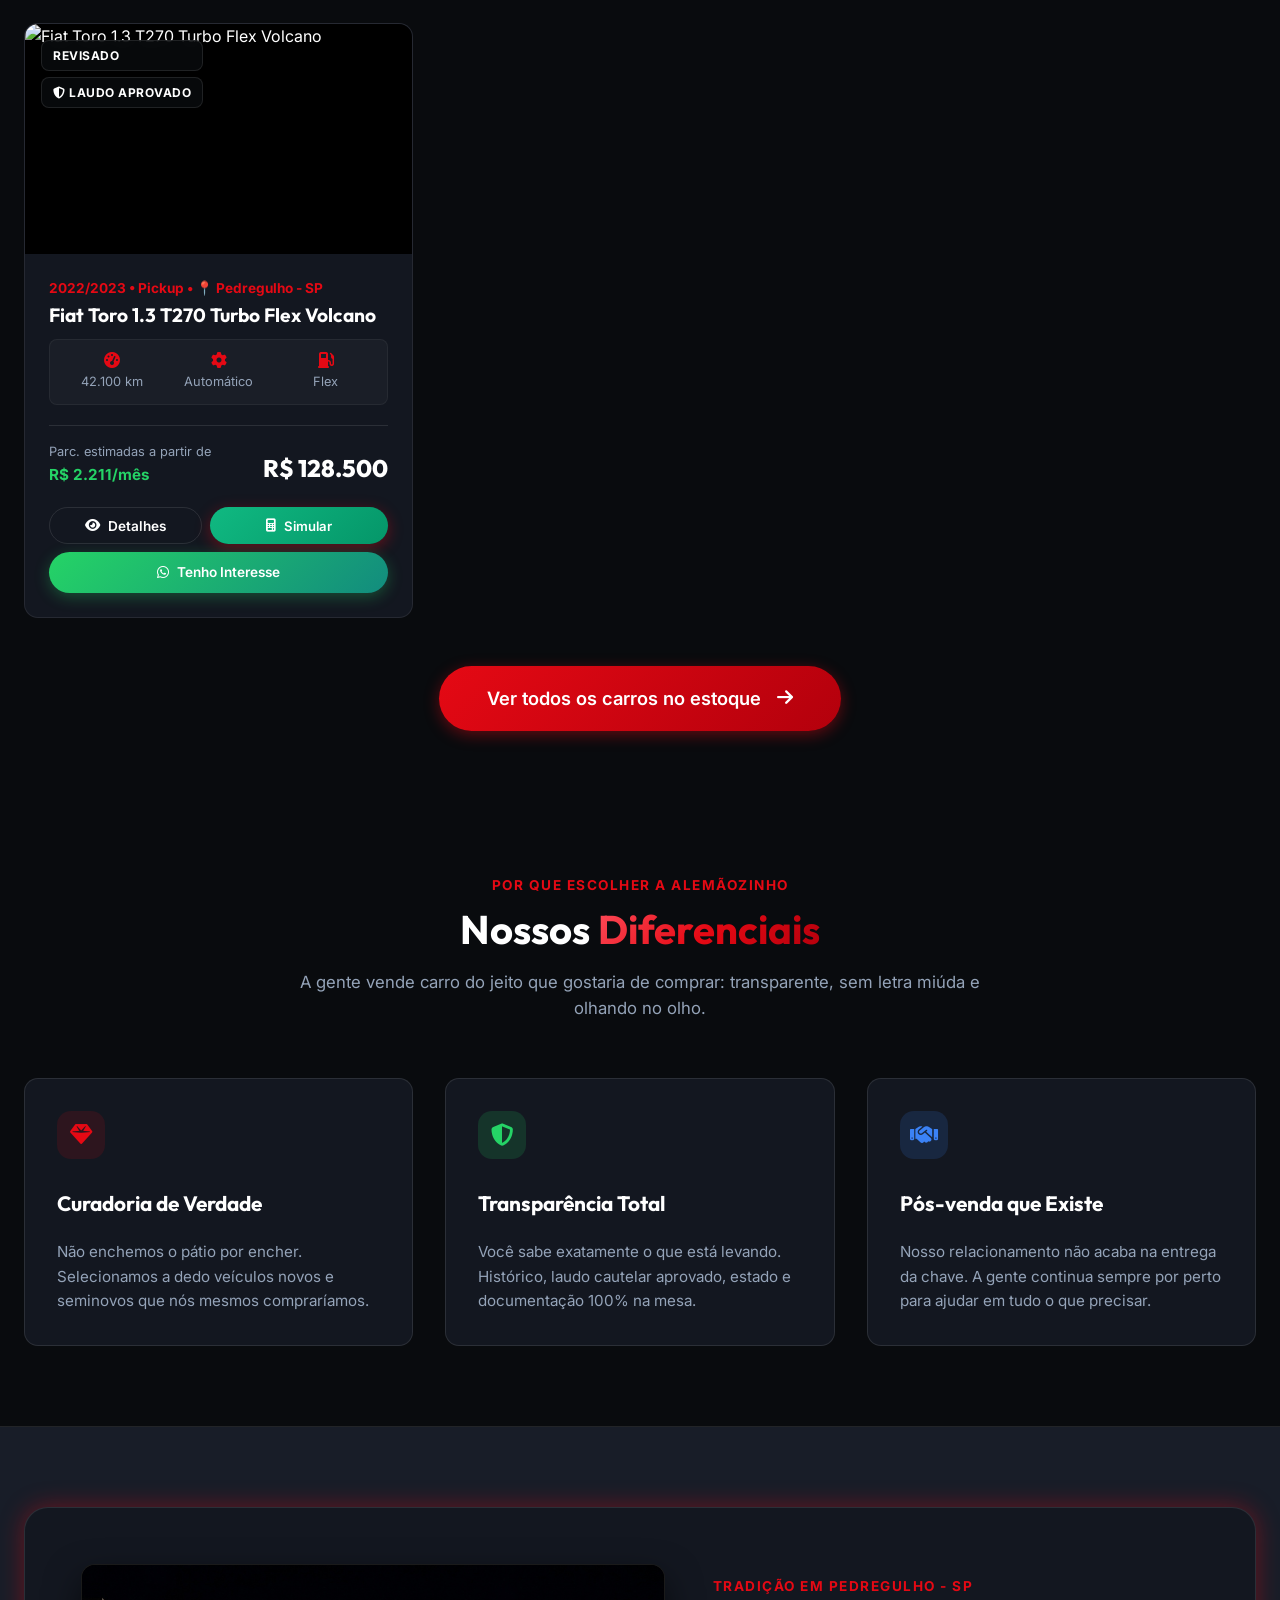
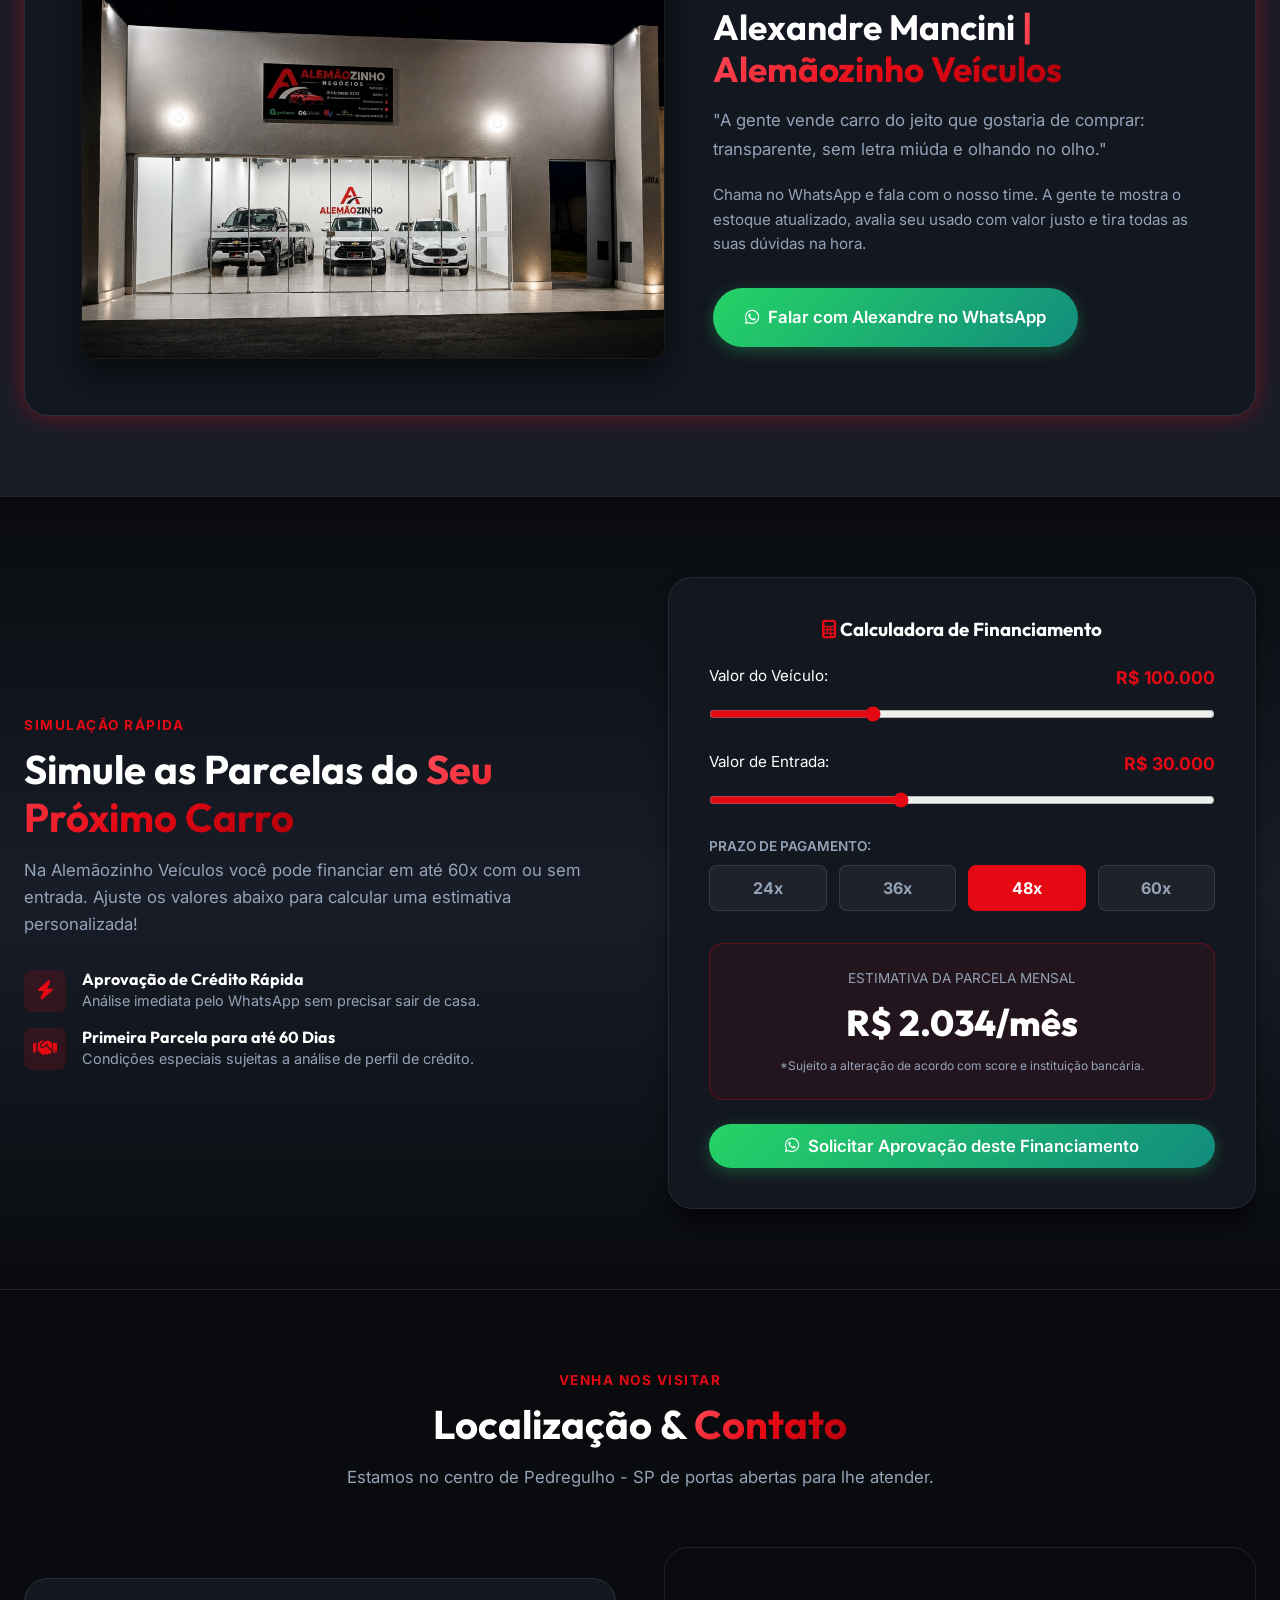
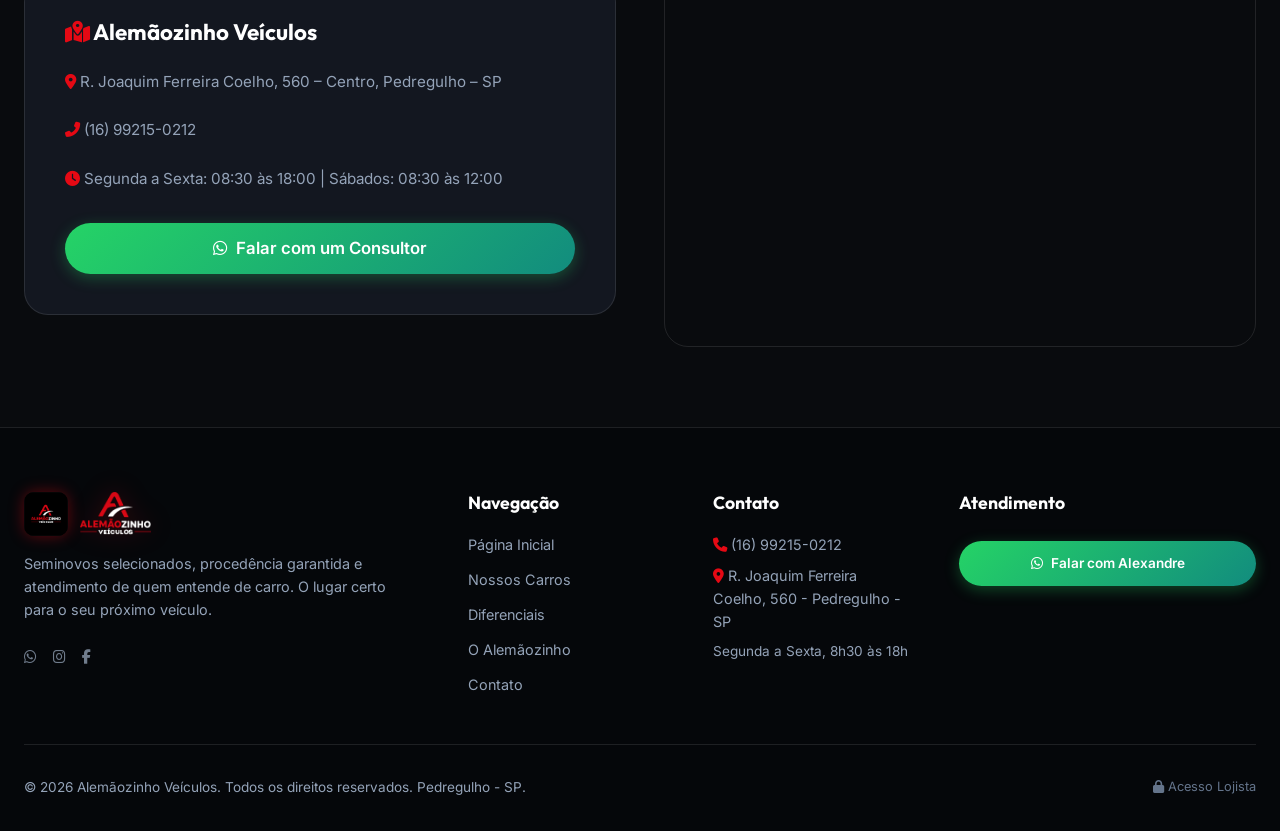
==== commit 38bcbff4: "Fix: Ajustada a exibicao da cars-grid com os cards e sidebar do modelo Webmotors" ====
--- a/index.html
+++ b/index.html
@@ -13,7 +13,7 @@
   <link rel="stylesheet" href="https://cdnjs.cloudflare.com/ajax/libs/font-awesome/6.4.0/css/all.min.css">
   
   <!-- Custom Stylesheet -->
-  <link rel="stylesheet" href="styles.css?v=17.0">
+  <link rel="stylesheet" href="styles.css?v=18.0">
 </head>
 <body id="homePage">
 
@@ -125,7 +125,7 @@
     </div>
   </div>
 
-  <!-- Featured Stock Section Belloni Style -->
+  <!-- Featured Stock Section Webmotors Style Grid -->
   <section id="estoque" class="inventory-section">
     <div class="container">
       <div class="section-header">
@@ -142,7 +142,7 @@
       <!-- SEE ALL CARS CTA BUTTON -->
       <div style="text-align: center; margin-top: 3rem;">
         <a href="https://gabriellimakkf123-ui.github.io/alemaozinho-veiculos/estoque.html" class="btn-primary" style="padding: 1.1rem 3rem; font-size: 1.15rem; border-radius: var(--radius-full);">
-          Ver todos os carros (17 veículos) <i class="fas fa-arrow-right" style="margin-left: 0.5rem;"></i>
+          Ver todos os carros no estoque <i class="fas fa-arrow-right" style="margin-left: 0.5rem;"></i>
         </a>
       </div>
     </div>
@@ -400,7 +400,7 @@
   </footer>
 
   <!-- Script Files -->
-  <script src="db.js?v=17.0"></script>
-  <script src="app.js?v=17.0"></script>
+  <script src="db.js?v=18.0"></script>
+  <script src="app.js?v=18.0"></script>
 </body>
 </html>
--- a/styles.css
+++ b/styles.css
@@ -501,10 +501,49 @@
 
 /* INVENTORY SECTION */
 .inventory-section {
-  padding: 5rem 0;
-}
-
-.inventory-controls {
+  padding: 4rem 0;
+}
+
+/* WEBMOTORS SIDEBAR & LAYOUT GRID */
+.webmotors-layout {
+  display: grid;
+  grid-template-columns: 280px 1fr;
+  gap: 2rem;
+  align-items: start;
+}
+
+.webmotors-sidebar {
+  background: var(--bg-card);
+  border: 1px solid var(--border-light);
+  border-radius: var(--radius-lg);
+  padding: 1.5rem;
+  position: sticky;
+  top: 90px;
+}
+
+.sidebar-title {
+  font-size: 1.1rem;
+  font-weight: 700;
+  margin-bottom: 1.25rem;
+  display: flex;
+  align-items: center;
+  justify-content: space-between;
+  border-bottom: 1px solid var(--border-light);
+  padding-bottom: 0.75rem;
+}
+
+.sidebar-group {
+  margin-bottom: 1.5rem;
+}
+
+.sidebar-group label {
+  font-size: 0.8rem;
+  font-weight: 700;
+  color: var(--text-muted);
+  text-transform: uppercase;
+  margin-bottom: 0.5rem;
+  display: block;
+}
   display: flex;
   justify-content: space-between;
   align-items: center;
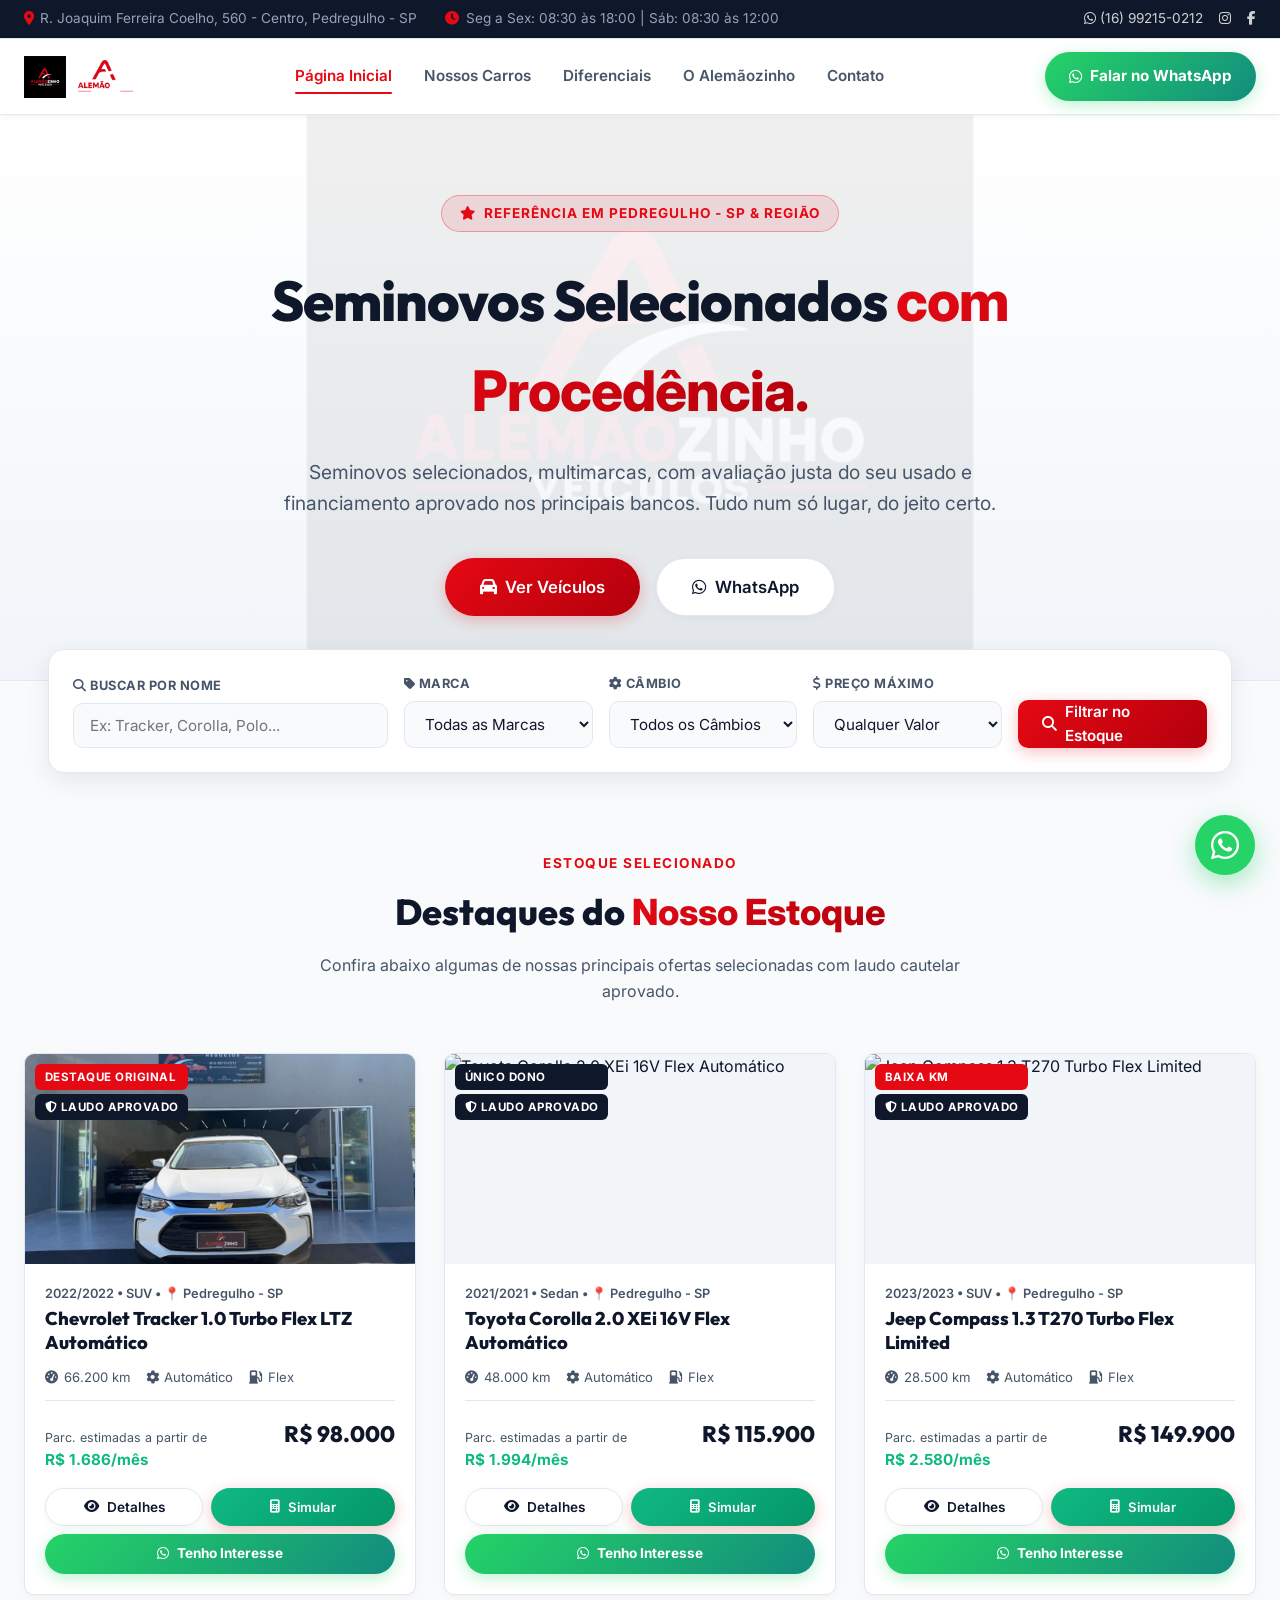
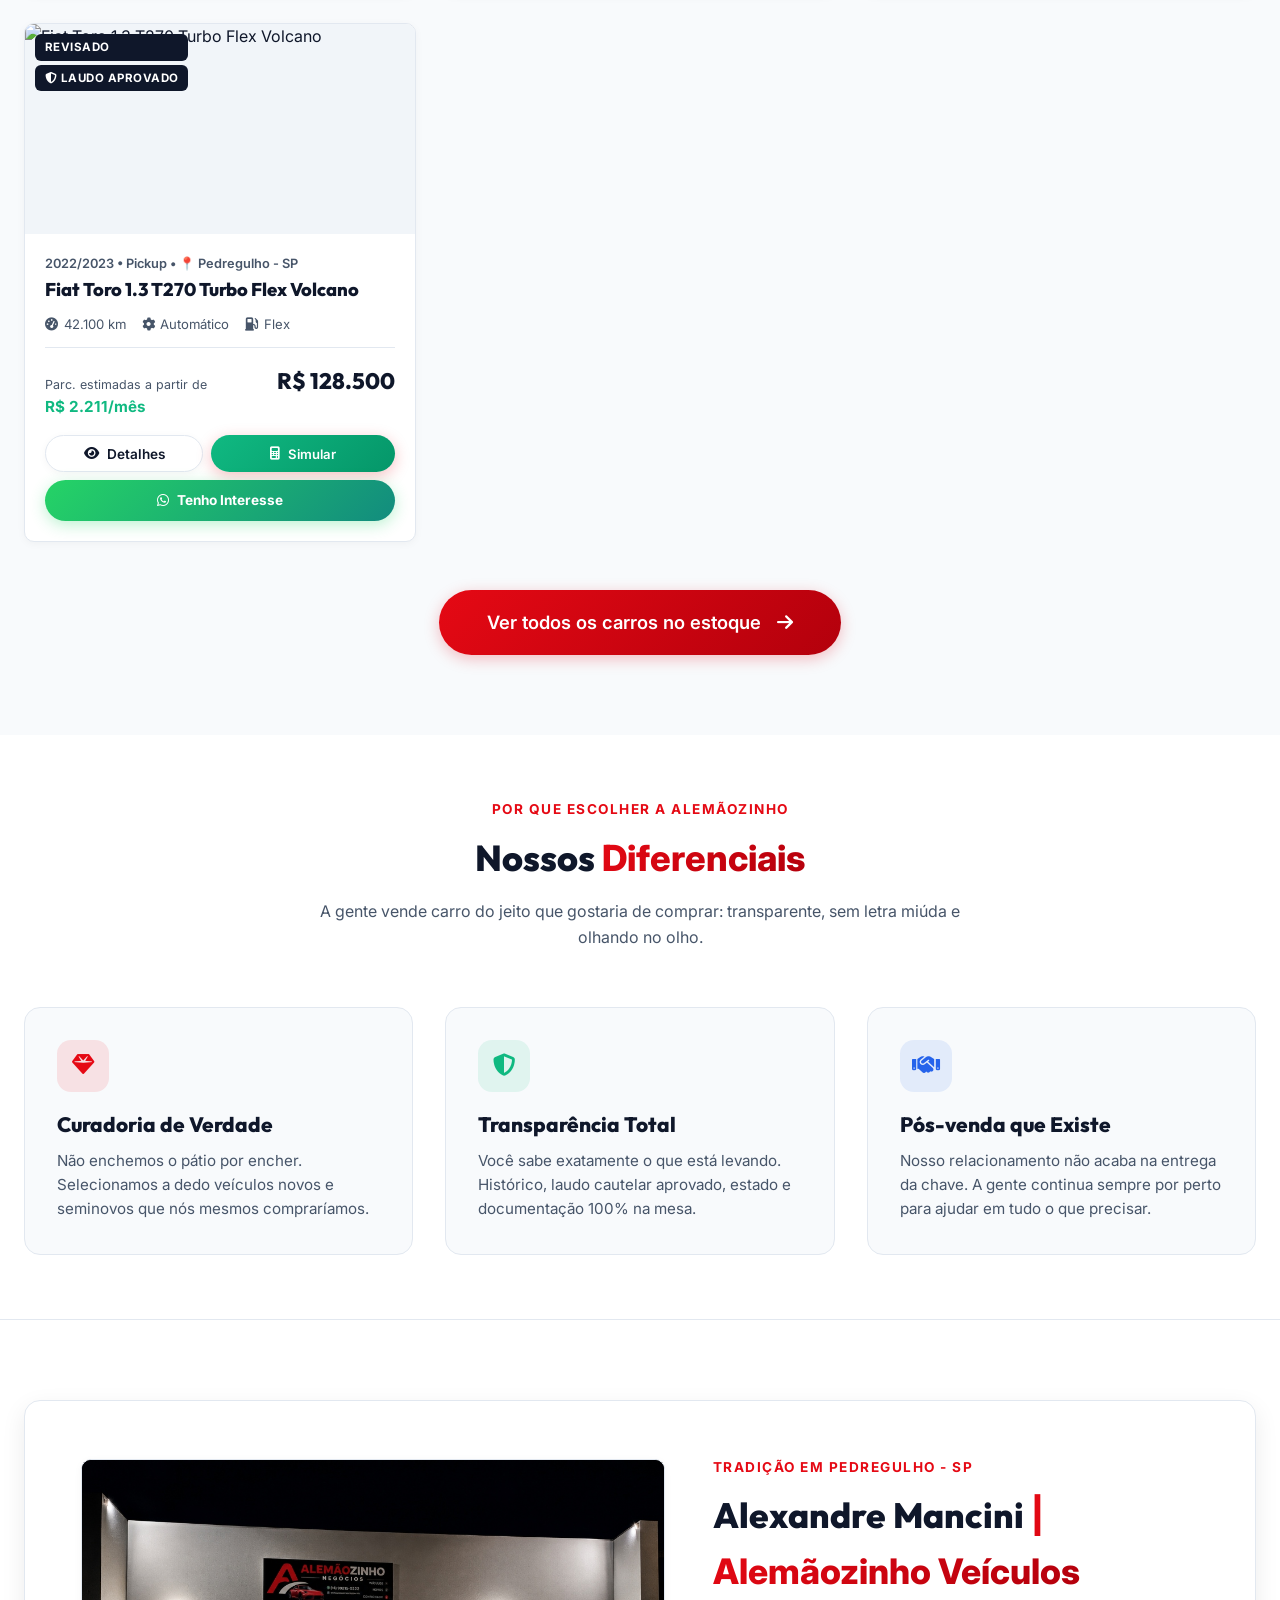
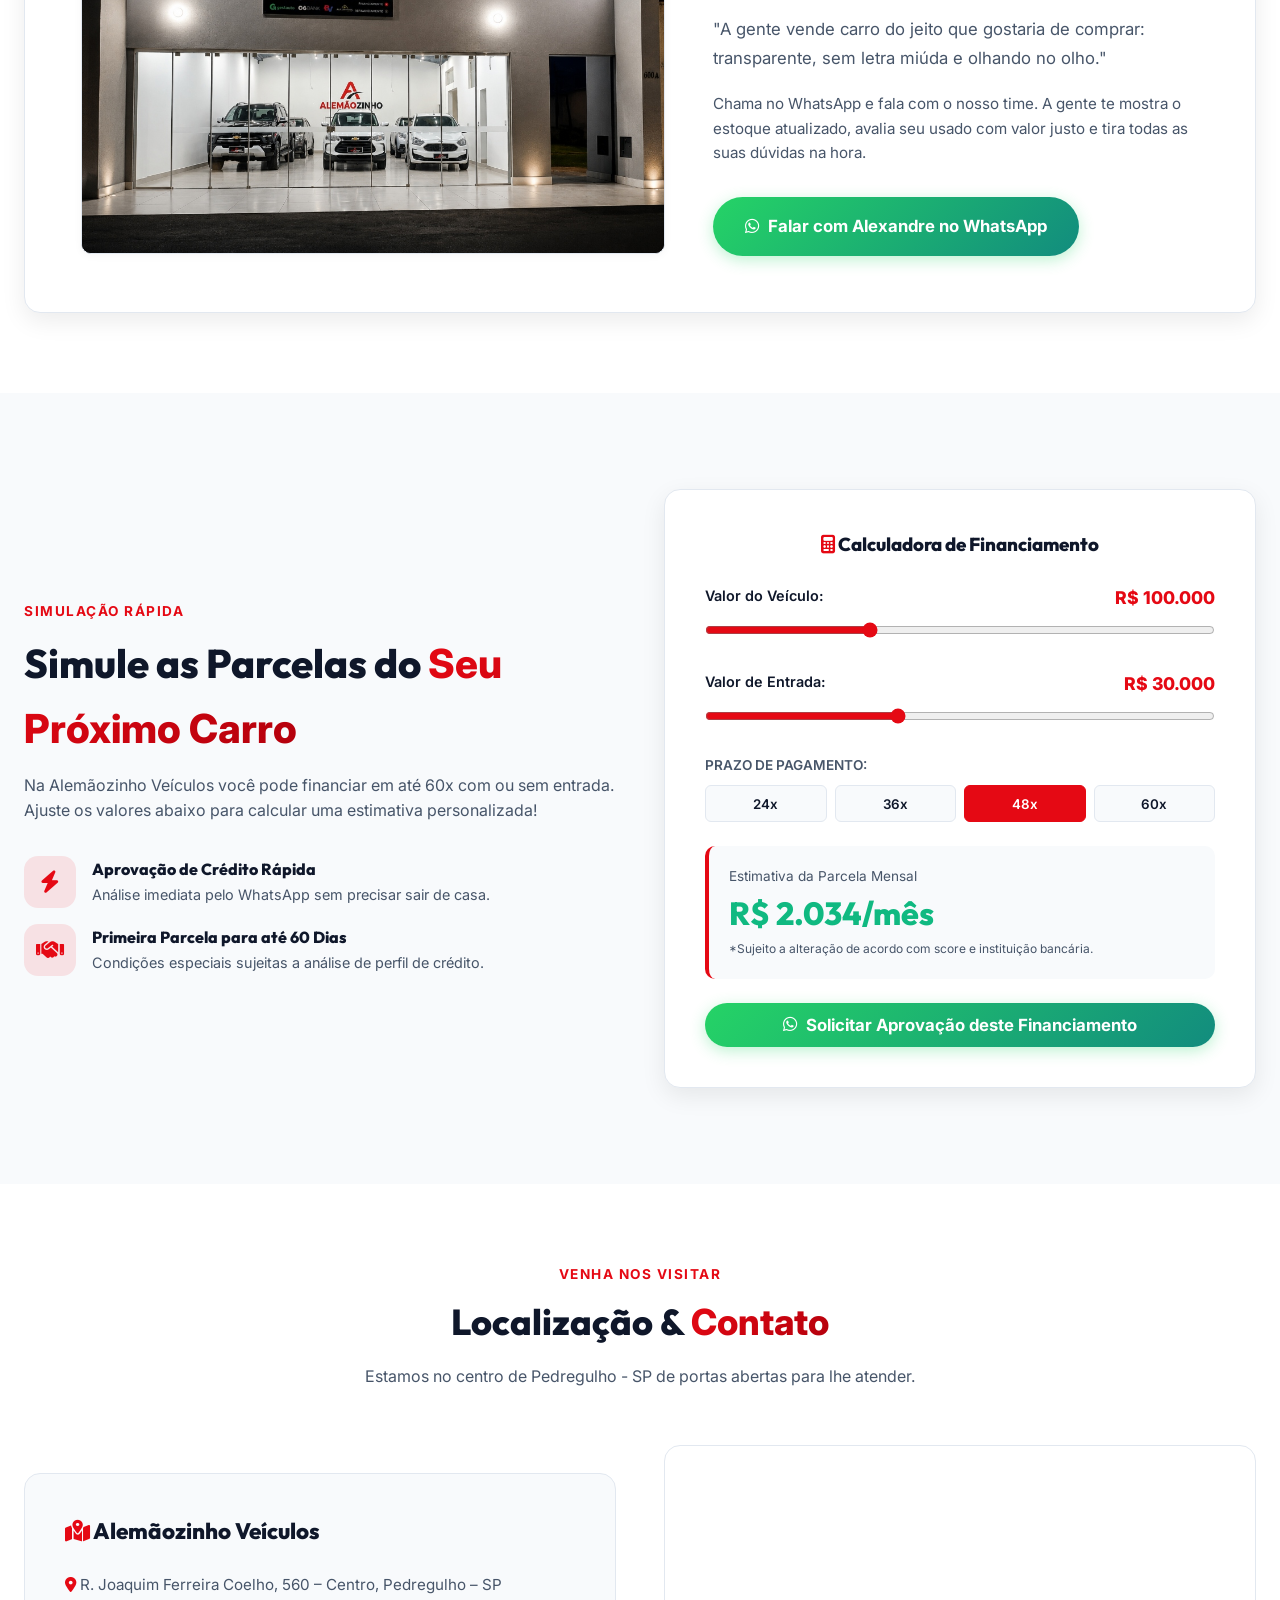
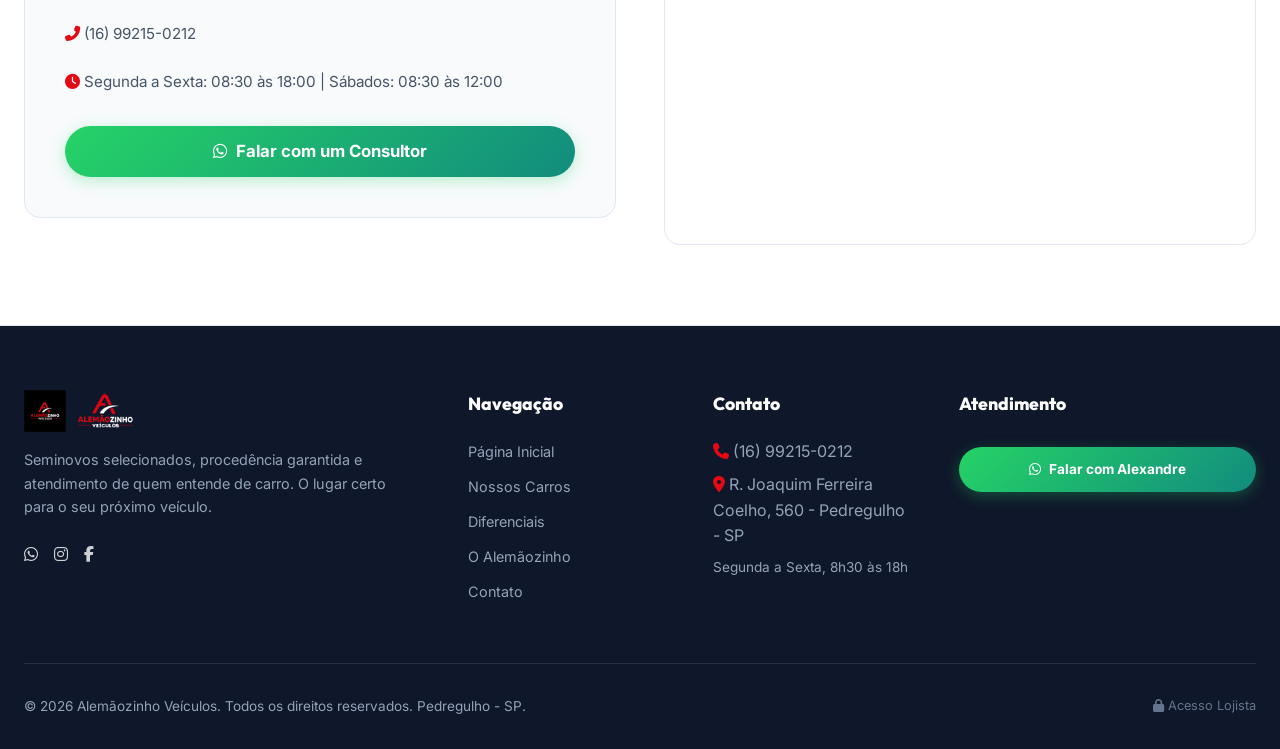
==== commit 8a4e4537: "Feat: Novo Tema Visual Branco & Vermelho de Alto Padrão com marca d agua da logo oficial do Alemaozi" ====
--- a/index.html
+++ b/index.html
@@ -12,8 +12,8 @@
   <!-- FontAwesome Icons -->
   <link rel="stylesheet" href="https://cdnjs.cloudflare.com/ajax/libs/font-awesome/6.4.0/css/all.min.css">
   
-  <!-- Custom Stylesheet -->
-  <link rel="stylesheet" href="styles.css?v=18.0">
+  <!-- Custom Stylesheet (White & Red Theme v19.0) -->
+  <link rel="stylesheet" href="styles.css?v=19.0">
 </head>
 <body id="homePage">
 
@@ -57,8 +57,8 @@
     </div>
   </header>
 
-  <!-- Hero Section Belloni Style (Clean Dark Gradient) -->
-  <section id="heroSection" class="hero" style="background: linear-gradient(180deg, #0A0D12 0%, #121721 100%); padding: 5rem 0 4rem 0; min-height: auto;">
+  <!-- Hero Section with Custom Logo Watermark Background -->
+  <section id="heroSection" class="hero">
     <div class="container hero-content">
       <div class="hero-badge">
         <i class="fas fa-star"></i> Referência em Pedregulho - SP & Região
@@ -78,7 +78,7 @@
   </section>
 
   <!-- Floating Search Bar -->
-  <div class="search-box-container" style="margin-top: -2rem;">
+  <div class="search-box-container">
     <div class="container">
       <div class="search-card">
         <div class="search-grid">
@@ -149,7 +149,7 @@
   </section>
 
   <!-- Diferenciais Belloni Style Section -->
-  <section id="diferenciais" class="features-strip" style="padding: 5rem 0; background: var(--bg-dark);">
+  <section id="diferenciais" class="features-strip">
     <div class="container">
       <div class="section-header" style="margin-bottom: 3.5rem;">
         <span class="section-tag">Por Que Escolher a Alemãozinho</span>
@@ -157,25 +157,25 @@
         <p class="section-subtitle">A gente vende carro do jeito que gostaria de comprar: transparente, sem letra miúda e olhando no olho.</p>
       </div>
 
-      <div class="features-grid" style="grid-template-columns: repeat(3, 1fr); gap: 2rem;">
-        <div class="feature-card" style="flex-direction: column; padding: 2rem;">
-          <div class="feature-icon" style="margin-bottom: 1rem;"><i class="fas fa-gem"></i></div>
+      <div class="features-grid">
+        <div class="feature-card">
+          <div class="feature-icon"><i class="fas fa-gem"></i></div>
           <h3 style="font-size: 1.3rem; margin-bottom: 0.5rem;">Curadoria de Verdade</h3>
           <p style="color: var(--text-muted); font-size: 0.95rem;">
             Não enchemos o pátio por encher. Selecionamos a dedo veículos novos e seminovos que nós mesmos compraríamos.
           </p>
         </div>
 
-        <div class="feature-card" style="flex-direction: column; padding: 2rem;">
-          <div class="feature-icon" style="margin-bottom: 1rem; background: rgba(37,211,102,0.15); color: #25D366;"><i class="fas fa-shield-alt"></i></div>
+        <div class="feature-card">
+          <div class="feature-icon" style="background: rgba(16,185,129,0.1); color: var(--accent-green);"><i class="fas fa-shield-alt"></i></div>
           <h3 style="font-size: 1.3rem; margin-bottom: 0.5rem;">Transparência Total</h3>
           <p style="color: var(--text-muted); font-size: 0.95rem;">
             Você sabe exatamente o que está levando. Histórico, laudo cautelar aprovado, estado e documentação 100% na mesa.
           </p>
         </div>
 
-        <div class="feature-card" style="flex-direction: column; padding: 2rem;">
-          <div class="feature-icon" style="margin-bottom: 1rem; background: rgba(59,130,246,0.15); color: #3B82F6;"><i class="fas fa-handshake"></i></div>
+        <div class="feature-card">
+          <div class="feature-icon" style="background: rgba(37,99,235,0.1); color: var(--accent-blue);"><i class="fas fa-handshake"></i></div>
           <h3 style="font-size: 1.3rem; margin-bottom: 0.5rem;">Pós-venda que Existe</h3>
           <p style="color: var(--text-muted); font-size: 0.95rem;">
             Nosso relacionamento não acaba na entrega da chave. A gente continua sempre por perto para ajudar em tudo o que precisar.
@@ -185,13 +185,13 @@
     </div>
   </section>
 
-  <!-- O Fundador / Nossa Loja Section Belloni Style (Featuring 100% Uncropped Storefront Photo) -->
+  <!-- O Fundador / Nossa Loja Section Belloni Style -->
   <section id="fundador" style="padding: 5rem 0; background: var(--bg-surface);">
     <div class="container">
-      <div style="background: var(--bg-card); border: 1px solid var(--border-light); border-radius: var(--radius-lg); padding: 3.5rem; box-shadow: var(--shadow-glow);">
+      <div style="background: #FFFFFF; border: 1px solid var(--border-light); border-radius: var(--radius-lg); padding: 3.5rem; box-shadow: var(--shadow-md);">
         <div style="display: grid; grid-template-columns: 1.2fr 1fr; gap: 3rem; align-items: center;">
-          <!-- 100% UNCROPPED REAL STOREFRONT PHOTO -->
-          <div style="border-radius: var(--radius-md); overflow: hidden; border: 1px solid var(--border-light); box-shadow: 0 15px 35px rgba(0,0,0,0.6); background: #000;">
+          <!-- 100% UNCROPPED REAL STOREFRONT PHOTO SHOWCASE -->
+          <div style="border-radius: var(--radius-md); overflow: hidden; border: 1px solid var(--border-light); box-shadow: var(--shadow-sm); background: #000;">
             <img src="assets/fachada_nova.jpg" alt="Fachada Alemãozinho Veículos" style="width: 100%; height: auto; display: block; object-fit: contain;">
           </div>
           <div>
@@ -226,18 +226,18 @@
           </p>
 
           <div style="display: flex; flex-direction: column; gap: 1rem;">
-            <div class="info-item">
-              <div class="info-item-icon"><i class="fas fa-bolt"></i></div>
+            <div class="info-item" style="display: flex; gap: 1rem; align-items: center;">
+              <div class="feature-icon" style="margin-bottom:0;"><i class="fas fa-bolt"></i></div>
               <div>
-                <h4 style="color:#FFF;">Aprovação de Crédito Rápida</h4>
+                <h4 style="color:var(--text-main);">Aprovação de Crédito Rápida</h4>
                 <p style="font-size: 0.9rem; color: var(--text-muted);">Análise imediata pelo WhatsApp sem precisar sair de casa.</p>
               </div>
             </div>
 
-            <div class="info-item">
-              <div class="info-item-icon"><i class="fas fa-handshake"></i></div>
+            <div class="info-item" style="display: flex; gap: 1rem; align-items: center;">
+              <div class="feature-icon" style="margin-bottom:0;"><i class="fas fa-handshake"></i></div>
               <div>
-                <h4 style="color:#FFF;">Primeira Parcela para até 60 Dias</h4>
+                <h4 style="color:var(--text-main);">Primeira Parcela para até 60 Dias</h4>
                 <p style="font-size: 0.9rem; color: var(--text-muted);">Condições especiais sujeitas a análise de perfil de crédito.</p>
               </div>
             </div>
@@ -287,7 +287,7 @@
   </section>
 
   <!-- Contact & Map Section Belloni Style -->
-  <section id="contato" style="padding: 5rem 0; background: var(--bg-dark);">
+  <section id="contato" style="padding: 5rem 0; background: #FFFFFF;">
     <div class="container">
       <div class="section-header" style="margin-bottom: 3.5rem;">
         <span class="section-tag">Venha nos Visitar</span>
@@ -296,8 +296,8 @@
       </div>
 
       <div style="display: grid; grid-template-columns: 1fr 1fr; gap: 3rem; align-items: center;">
-        <div style="background: var(--bg-card); border: 1px solid var(--border-light); border-radius: var(--radius-lg); padding: 2.5rem;">
-          <h3 style="font-size: 1.4rem; margin-bottom: 1.5rem;"><i class="fas fa-map-marked-alt" style="color:var(--primary)"></i> Alemãozinho Veículos</h3>
+        <div style="background: #F8FAFC; border: 1px solid var(--border-light); border-radius: var(--radius-lg); padding: 2.5rem;">
+          <h3 style="font-size: 1.4rem; margin-bottom: 1.5rem; color: var(--text-main);"><i class="fas fa-map-marked-alt" style="color:var(--primary)"></i> Alemãozinho Veículos</h3>
           
           <p style="color: var(--text-muted); margin-bottom: 1.5rem; font-size: 0.95rem;">
             <i class="fas fa-map-marker-alt" style="color:var(--primary)"></i> R. Joaquim Ferreira Coelho, 560 – Centro, Pedregulho – SP
@@ -354,7 +354,7 @@
             <img src="assets/logo.png" alt="Alemãozinho Veículos Ícone" class="brand-icon-img">
             <img src="assets/logomarca.png" alt="Alemãozinho Veículos Logo" class="brand-img-logo">
           </div>
-          <p style="color: var(--text-muted); margin-bottom: 1.5rem; font-size: 0.9rem;">
+          <p style="color: #94A3B8; margin-bottom: 1.5rem; font-size: 0.9rem;">
             Seminovos selecionados, procedência garantida e atendimento de quem entende de carro. O lugar certo para o seu próximo veículo.
           </p>
           <div class="top-bar-social">
@@ -379,7 +379,7 @@
           <h4>Contato</h4>
           <p><i class="fas fa-phone" style="color:var(--primary)"></i> (16) 99215-0212</p>
           <p style="margin-top: 0.5rem;"><i class="fas fa-map-marker-alt" style="color:var(--primary)"></i> R. Joaquim Ferreira Coelho, 560 - Pedregulho - SP</p>
-          <p style="margin-top: 0.5rem; font-size: 0.85rem; color: var(--text-muted);">Segunda a Sexta, 8h30 às 18h</p>
+          <p style="margin-top: 0.5rem; font-size: 0.85rem; color: #94A3B8;">Segunda a Sexta, 8h30 às 18h</p>
         </div>
 
         <div class="footer-col">
@@ -393,14 +393,14 @@
       <div class="footer-bottom">
         <div>© 2026 Alemãozinho Veículos. Todos os direitos reservados. Pedregulho - SP.</div>
         <div style="display: flex; gap: 1.5rem;">
-          <a href="https://gabriellimakkf123-ui.github.io/alemaozinho-veiculos/painel.html" target="_blank" style="color:var(--text-dim); font-size:0.8rem;"><i class="fas fa-lock"></i> Acesso Lojista</a>
+          <a href="https://gabriellimakkf123-ui.github.io/alemaozinho-veiculos/painel.html" target="_blank" style="color:#64748B; font-size:0.8rem;"><i class="fas fa-lock"></i> Acesso Lojista</a>
         </div>
       </div>
     </div>
   </footer>
 
   <!-- Script Files -->
-  <script src="db.js?v=18.0"></script>
-  <script src="app.js?v=18.0"></script>
+  <script src="db.js?v=19.0"></script>
+  <script src="app.js?v=19.0"></script>
 </body>
 </html>
--- a/styles.css
+++ b/styles.css
@@ -1,120 +1,91 @@
 /* ==========================================================================
-   ALEMÃOZINHO VEÍCULOS - DESIGN SYSTEM & STYLES (REVOLUTIONARY REDESIGN)
+   ALEMÃOZINHO VEÍCULOS - ELEGANT WHITE & RED THEME (BRANCO & VERMELHO)
    ========================================================================== */
 
-@import url('https://fonts.googleapis.com/css2?family=Inter:wght@300;400;500;600;700&family=Outfit:wght@400;500;600;700;800;900&display=swap');
+@import url('https://fonts.googleapis.com/css2?family=Inter:wght@300;400;500;600;700;800;900&family=Outfit:wght@400;600;700;800;900&display=swap');
 
 :root {
-  /* Color Palette */
-  --bg-dark: #090B0E;
-  --bg-card: #131720;
-  --bg-card-hover: #1A202C;
-  --bg-surface: #181D28;
-  --glass-bg: rgba(24, 29, 40, 0.75);
-  --glass-border: rgba(255, 255, 255, 0.08);
-
+  /* High-End White & Red Palette */
+  --bg-dark: #F8FAFC;
+  --bg-surface: #FFFFFF;
+  --bg-surface-elevated: #F1F5F9;
+  --bg-card: #FFFFFF;
+  
   --primary: #E50914;
-  --primary-hover: #FF2E3C;
-  --primary-glow: rgba(229, 9, 20, 0.4);
-  --accent-gold: #F5A623;
-  --accent-green: #25D366;
-
-  --text-main: #FFFFFF;
-  --text-muted: #94A3B8;
+  --primary-hover: #C7000B;
+  --primary-glow: rgba(229, 9, 20, 0.25);
+  --accent-gold: #D97706;
+  --accent-green: #10B981;
+  --accent-blue: #2563EB;
+  
+  --text-main: #0F172A;
+  --text-muted: #475569;
   --text-dim: #64748B;
-  --border-light: rgba(255, 255, 255, 0.1);
-
-  /* Fonts */
+  
+  --border-light: #E2E8F0;
+  --glass-border: rgba(0, 0, 0, 0.08);
+
+  --radius-sm: 6px;
+  --radius-md: 10px;
+  --radius-lg: 16px;
+  --radius-full: 9999px;
+  
+  --font-main: 'Inter', sans-serif;
   --font-heading: 'Outfit', sans-serif;
-  --font-body: 'Inter', sans-serif;
-
-  /* Elevation & Shadows */
-  --shadow-sm: 0 4px 6px -1px rgba(0, 0, 0, 0.3);
-  --shadow-lg: 0 20px 25px -5px rgba(0, 0, 0, 0.5), 0 10px 10px -5px rgba(0, 0, 0, 0.4);
-  --shadow-glow: 0 0 25px var(--primary-glow);
-
-  --radius-sm: 8px;
-  --radius-md: 14px;
-  --radius-lg: 24px;
-  --radius-full: 9999px;
-
-  --transition: all 0.3s cubic-bezier(0.4, 0, 0.2, 1);
-}
-
-/* Reset & Base */
-*, *::before, *::after {
-  box-sizing: border-box;
+  
+  --shadow-sm: 0 2px 8px rgba(0, 0, 0, 0.04);
+  --shadow-md: 0 8px 24px rgba(0, 0, 0, 0.08);
+  --shadow-glow: 0 12px 35px -10px rgba(229, 9, 20, 0.15);
+  --transition: all 0.25s cubic-bezier(0.4, 0, 0.2, 1);
+}
+
+* {
   margin: 0;
   padding: 0;
-}
-
-html {
+  box-sizing: border-box;
+  font-family: var(--font-main);
   scroll-behavior: smooth;
-  font-size: 16px;
 }
 
 body {
   background-color: var(--bg-dark);
   color: var(--text-main);
-  font-family: var(--font-body);
   line-height: 1.6;
   overflow-x: hidden;
-  -webkit-font-smoothing: antialiased;
 }
 
 a {
+  text-decoration: none;
   color: inherit;
-  text-decoration: none;
-}
-
-button, input, select, textarea {
-  font-family: inherit;
-  font-size: inherit;
-  outline: none;
-}
-
-ul {
-  list-style: none;
-}
-
-img {
-  max-width: 100%;
-  display: block;
-}
-
-/* Typography Utilities */
+}
+
+/* Typography */
 h1, h2, h3, h4, h5, h6 {
   font-family: var(--font-heading);
-  font-weight: 700;
-  line-height: 1.2;
-}
-
-.gradient-text {
-  background: linear-gradient(135deg, #FFFFFF 30%, #94A3B8 100%);
+  color: var(--text-main);
+  font-weight: 800;
+}
+
+.gradient-text-red {
+  background: linear-gradient(135deg, var(--primary), #B3000C);
   -webkit-background-clip: text;
   -webkit-text-fill-color: transparent;
 }
 
-.gradient-text-red {
-  background: linear-gradient(135deg, #FF4D5A 0%, var(--primary) 50%, #B3000C 100%);
-  -webkit-background-clip: text;
-  -webkit-text-fill-color: transparent;
-}
-
 .container {
   width: 100%;
-  max-width: 1280px;
+  max-width: 1320px;
   margin: 0 auto;
   padding: 0 1.5rem;
 }
 
 /* Announcement Bar */
 .top-bar {
-  background: linear-gradient(90deg, #0F131A, #1A0507, #0F131A);
+  background: #0F172A;
   border-bottom: 1px solid var(--border-light);
   font-size: 0.85rem;
   padding: 0.5rem 0;
-  color: var(--text-muted);
+  color: #94A3B8;
 }
 
 .top-bar-content {
@@ -138,7 +109,8 @@
 
 .top-bar-social a {
   transition: var(--transition);
-  opacity: 0.75;
+  opacity: 0.8;
+  color: #FFF;
 }
 
 .top-bar-social a:hover {
@@ -151,17 +123,17 @@
   position: sticky;
   top: 0;
   z-index: 100;
-  background: rgba(9, 11, 14, 0.88);
+  background: rgba(255, 255, 255, 0.95);
   backdrop-filter: blur(16px);
-  border-bottom: 1px solid var(--glass-border);
+  border-bottom: 1px solid var(--border-light);
   padding: 0.85rem 0;
-  transition: var(--transition);
+  box-shadow: var(--shadow-sm);
 }
 
 .nav-container {
   display: flex;
+  align-items: center;
   justify-content: space-between;
-  align-items: center;
 }
 
 .brand-logo {
@@ -171,18 +143,15 @@
 }
 
 .brand-icon-img {
-  width: 44px;
-  height: 44px;
-  object-fit: contain;
-  border-radius: 10px;
-  box-shadow: 0 0 15px var(--primary-glow);
-}
-
-.brand-img-logo {
-  height: 44px;
+  height: 42px;
   width: auto;
   object-fit: contain;
-  filter: drop-shadow(0 0 12px rgba(229, 9, 20, 0.3));
+}
+
+.brand-img-logo {
+  height: 34px;
+  width: auto;
+  object-fit: contain;
 }
 
 .nav-links {
@@ -193,7 +162,7 @@
 
 .nav-links a {
   font-size: 0.95rem;
-  font-weight: 500;
+  font-weight: 600;
   color: var(--text-muted);
   transition: var(--transition);
   position: relative;
@@ -202,7 +171,7 @@
 
 .nav-links a:hover,
 .nav-links a.active {
-  color: var(--text-main);
+  color: var(--primary);
 }
 
 .nav-links a::after {
@@ -228,6 +197,7 @@
   gap: 0.75rem;
 }
 
+/* Buttons System */
 .btn-primary {
   background: linear-gradient(135deg, var(--primary), #B3000C);
   color: #FFF;
@@ -246,8 +216,31 @@
 
 .btn-primary:hover {
   transform: translateY(-2px);
-  box-shadow: 0 8px 25px rgba(229, 9, 20, 0.6);
+  box-shadow: 0 8px 25px rgba(229, 9, 20, 0.4);
   background: linear-gradient(135deg, var(--primary-hover), var(--primary));
+}
+
+.btn-outline {
+  background: #FFF;
+  color: var(--text-main);
+  padding: 0.75rem 1.5rem;
+  border-radius: var(--radius-full);
+  font-weight: 600;
+  font-size: 0.95rem;
+  border: 1px solid var(--border-light);
+  cursor: pointer;
+  display: inline-flex;
+  align-items: center;
+  gap: 0.5rem;
+  transition: var(--transition);
+  box-shadow: var(--shadow-sm);
+}
+
+.btn-outline:hover {
+  background: var(--bg-surface-elevated);
+  border-color: var(--primary);
+  color: var(--primary);
+  transform: translateY(-2px);
 }
 
 .btn-whatsapp {
@@ -255,7 +248,7 @@
   color: #FFF;
   padding: 0.75rem 1.5rem;
   border-radius: var(--radius-full);
-  font-weight: 600;
+  font-weight: 700;
   font-size: 0.95rem;
   border: none;
   cursor: pointer;
@@ -268,59 +261,40 @@
 
 .btn-whatsapp:hover {
   transform: translateY(-2px);
-  box-shadow: 0 8px 25px rgba(37, 211, 102, 0.5);
-}
-
-.btn-outline {
-  background: transparent;
-  border: 1px solid var(--border-light);
-  color: var(--text-main);
-  padding: 0.75rem 1.5rem;
-  border-radius: var(--radius-full);
-  font-weight: 600;
-  font-size: 0.95rem;
-  cursor: pointer;
-  transition: var(--transition);
-  display: inline-flex;
-  align-items: center;
-  gap: 0.5rem;
-}
-
-.btn-outline:hover {
-  border-color: var(--primary);
-  color: var(--primary);
-  background: rgba(229, 9, 20, 0.05);
+  box-shadow: 0 8px 25px rgba(37, 211, 102, 0.4);
 }
 
 .mobile-toggle {
   display: none;
   background: none;
   border: none;
-  color: #FFF;
+  color: var(--text-main);
   font-size: 1.5rem;
   cursor: pointer;
 }
 
-/* HERO SECTION WITH ACTUAL REAL STOREFRONT PHOTO */
+/* HERO SECTION WITH WATERMARK LOGO BACKGROUND */
 .hero {
   position: relative;
-  min-height: 80vh;
-  display: flex;
-  align-items: center;
-  justify-content: center;
-  padding: 5rem 0 8rem 0;
-  background-image: radial-gradient(circle at 50% 35%, rgba(229, 9, 20, 0.25) 0%, transparent 70%),
-                    url('assets/storefront.webp');
-  background-position: center 40%;
-  background-repeat: no-repeat;
-  background-size: cover;
-}
-
-.hero-overlay {
+  background: linear-gradient(180deg, #FFFFFF 0%, #F1F5F9 100%);
+  padding: 5rem 0 4rem 0;
+  overflow: hidden;
+  border-bottom: 1px solid var(--border-light);
+}
+
+/* WATERMARK LOGO BEHIND HERO TITLE */
+.hero::before {
+  content: '';
   position: absolute;
-  inset: 0;
-  background: linear-gradient(180deg, rgba(9, 11, 14, 0.50) 0%, rgba(9, 11, 14, 0.75) 75%, var(--bg-dark) 100%);
-  backdrop-filter: brightness(1.15);
+  top: 45%;
+  left: 50%;
+  transform: translate(-50%, -50%) scale(1.15);
+  width: 580px;
+  height: 580px;
+  background: url('assets/logo.png') no-repeat center center / contain;
+  opacity: 0.06;
+  pointer-events: none;
+  z-index: 1;
 }
 
 .hero-content {
@@ -335,57 +309,54 @@
   display: inline-flex;
   align-items: center;
   gap: 0.5rem;
-  background: rgba(229, 9, 20, 0.25);
-  border: 1px solid rgba(229, 9, 20, 0.6);
-  color: #FF6670;
-  padding: 0.4rem 1rem;
+  background: rgba(229, 9, 20, 0.1);
+  border: 1px solid rgba(229, 9, 20, 0.3);
+  color: var(--primary);
+  padding: 0.4rem 1.1rem;
   border-radius: var(--radius-full);
   font-size: 0.85rem;
   font-weight: 700;
   margin-bottom: 1.5rem;
   text-transform: uppercase;
   letter-spacing: 1px;
-  box-shadow: 0 4px 15px rgba(0, 0, 0, 0.6);
 }
 
 .hero h1 {
   font-size: 3.5rem;
   letter-spacing: -1px;
   margin-bottom: 1.25rem;
-  text-shadow: 0 4px 20px rgba(0, 0, 0, 0.9);
+  color: #0F172A;
 }
 
 .hero p {
   font-size: 1.2rem;
-  color: #E2E8F0;
+  color: var(--text-muted);
   margin-bottom: 2.5rem;
   max-width: 750px;
   margin-left: auto;
   margin-right: auto;
-  text-shadow: 0 2px 10px rgba(0, 0, 0, 0.9);
 }
 
 /* Floating Live Search Bar */
 .search-box-container {
   position: relative;
   z-index: 10;
-  margin-top: -4.5rem;
+  margin-top: -2rem;
   padding: 0 1.5rem;
 }
 
 .search-card {
-  background: var(--glass-bg);
-  backdrop-filter: blur(20px);
-  border: 1px solid var(--glass-border);
+  background: #FFFFFF;
+  border: 1px solid var(--border-light);
   border-radius: var(--radius-lg);
-  padding: 1.75rem 2rem;
-  box-shadow: var(--shadow-lg);
+  padding: 1.5rem;
+  box-shadow: var(--shadow-md);
 }
 
 .search-grid {
   display: grid;
-  grid-template-columns: repeat(4, 1fr) auto;
-  gap: 1.25rem;
+  grid-template-columns: 2fr 1.2fr 1.2fr 1.2fr 1.2fr;
+  gap: 1rem;
   align-items: end;
 }
 
@@ -393,86 +364,82 @@
   display: flex;
   flex-direction: column;
   gap: 0.4rem;
-  text-align: left;
 }
 
 .form-group label {
   font-size: 0.8rem;
-  font-weight: 600;
+  font-weight: 700;
   color: var(--text-muted);
   text-transform: uppercase;
   letter-spacing: 0.5px;
 }
 
-.select-custom, .input-custom {
-  background: rgba(15, 19, 26, 0.85);
-  border: 1px solid var(--border-light);
+.input-custom, .select-custom {
+  background: #F8FAFC;
+  border: 1px solid var(--border-light);
+  border-radius: var(--radius-md);
+  padding: 0.75rem 1rem;
   color: var(--text-main);
-  padding: 0.85rem 1rem;
-  border-radius: var(--radius-md);
   font-size: 0.95rem;
+  outline: none;
   transition: var(--transition);
   width: 100%;
 }
 
-.select-custom:focus, .input-custom:focus {
+.input-custom:focus, .select-custom:focus {
   border-color: var(--primary);
-  box-shadow: 0 0 12px var(--primary-glow);
-}
-
-/* Feature Highlights Strip */
+  background: #FFF;
+  box-shadow: 0 0 0 3px var(--primary-glow);
+}
+
+/* Features Strip */
 .features-strip {
   padding: 4rem 0;
+  background: #FFFFFF;
   border-bottom: 1px solid var(--border-light);
 }
 
 .features-grid {
   display: grid;
-  grid-template-columns: repeat(4, 1fr);
-  gap: 1.5rem;
+  grid-template-columns: repeat(3, 1fr);
+  gap: 2rem;
 }
 
 .feature-card {
-  background: var(--bg-card);
-  border: 1px solid var(--border-light);
-  padding: 1.5rem;
-  border-radius: var(--radius-md);
-  display: flex;
-  align-items: flex-start;
-  gap: 1rem;
+  background: #F8FAFC;
+  border: 1px solid var(--border-light);
+  border-radius: var(--radius-lg);
+  padding: 2rem;
+  display: flex;
+  flex-direction: column;
   transition: var(--transition);
 }
 
 .feature-card:hover {
-  transform: translateY(-5px);
-  border-color: rgba(229, 9, 20, 0.4);
-  box-shadow: var(--shadow-lg);
+  transform: translateY(-4px);
+  border-color: var(--primary);
+  box-shadow: var(--shadow-md);
 }
 
 .feature-icon {
-  width: 48px;
-  height: 48px;
-  background: rgba(229, 9, 20, 0.12);
-  border-radius: var(--radius-md);
+  background: rgba(229, 9, 20, 0.1);
+  color: var(--primary);
+  width: 52px;
+  height: 52px;
+  border-radius: 14px;
   display: flex;
   align-items: center;
   justify-content: center;
-  color: var(--primary);
   font-size: 1.4rem;
-  flex-shrink: 0;
-}
-
-.feature-info h4 {
-  font-size: 1.1rem;
-  margin-bottom: 0.25rem;
-}
-
-.feature-info p {
-  font-size: 0.85rem;
-  color: var(--text-muted);
-}
-
-/* SECTION HEADER */
+  margin-bottom: 1rem;
+}
+
+/* Inventory Section & Controls */
+.inventory-section {
+  padding: 5rem 0;
+  background: var(--bg-dark);
+}
+
 .section-header {
   text-align: center;
   max-width: 700px;
@@ -481,30 +448,25 @@
 
 .section-tag {
   color: var(--primary);
+  font-size: 0.85rem;
   font-weight: 700;
   text-transform: uppercase;
-  font-size: 0.85rem;
   letter-spacing: 1.5px;
   margin-bottom: 0.5rem;
   display: block;
 }
 
 .section-title {
-  font-size: 2.5rem;
-  margin-bottom: 1rem;
+  font-size: 2.25rem;
+  margin-bottom: 0.75rem;
 }
 
 .section-subtitle {
   color: var(--text-muted);
-  font-size: 1.05rem;
-}
-
-/* INVENTORY SECTION */
-.inventory-section {
-  padding: 4rem 0;
-}
-
-/* WEBMOTORS SIDEBAR & LAYOUT GRID */
+  font-size: 1rem;
+}
+
+/* WEBMOTORS SIDEBAR & GRID LAYOUT */
 .webmotors-layout {
   display: grid;
   grid-template-columns: 280px 1fr;
@@ -513,12 +475,13 @@
 }
 
 .webmotors-sidebar {
-  background: var(--bg-card);
+  background: #FFFFFF;
   border: 1px solid var(--border-light);
   border-radius: var(--radius-lg);
   padding: 1.5rem;
   position: sticky;
   top: 90px;
+  box-shadow: var(--shadow-sm);
 }
 
 .sidebar-title {
@@ -544,221 +507,250 @@
   margin-bottom: 0.5rem;
   display: block;
 }
-  display: flex;
-  justify-content: space-between;
-  align-items: center;
-  flex-wrap: wrap;
-  gap: 1.5rem;
-  margin-bottom: 2.5rem;
-}
-
-.filter-tabs {
-  display: flex;
-  gap: 0.5rem;
-  flex-wrap: wrap;
-}
-
-.tab-btn {
-  background: var(--bg-card);
-  border: 1px solid var(--border-light);
-  color: var(--text-muted);
-  padding: 0.65rem 1.3rem;
-  border-radius: var(--radius-full);
-  font-size: 0.9rem;
-  font-weight: 600;
-  cursor: pointer;
-  transition: var(--transition);
-}
-
-.tab-btn:hover, .tab-btn.active {
-  background: var(--primary);
-  border-color: var(--primary);
-  color: #FFF;
-  box-shadow: 0 4px 15px var(--primary-glow);
-}
-
-.sort-select {
-  width: auto;
-  min-width: 220px;
-}
-
-/* Vehicle Cards Grid */
+
+/* Vehicle Cards Grid (Webmotors Style) */
 .cars-grid {
   display: grid;
   grid-template-columns: repeat(3, 1fr);
-  gap: 2rem;
+  gap: 1.75rem;
 }
 
 .car-card {
-  background: var(--bg-card);
-  border: 1px solid var(--glass-border);
+  background: #FFFFFF;
+  border: 1px solid var(--border-light);
   border-radius: var(--radius-md);
   overflow: hidden;
   transition: var(--transition);
-  position: relative;
   display: flex;
   flex-direction: column;
+  box-shadow: var(--shadow-sm);
 }
 
 .car-card:hover {
-  transform: translateY(-8px);
-  border-color: rgba(229, 9, 20, 0.4);
-  box-shadow: 0 15px 30px rgba(0, 0, 0, 0.6), 0 0 20px var(--primary-glow);
+  transform: translateY(-4px);
+  border-color: var(--primary);
+  box-shadow: var(--shadow-md);
 }
 
 .car-img-wrapper {
   position: relative;
-  height: 230px;
+  height: 210px;
   overflow: hidden;
-  background: #000;
+  background: #F1F5F9;
 }
 
 .car-img-wrapper img {
   width: 100%;
   height: 100%;
   object-fit: cover;
-  transition: transform 0.5s ease;
+  transition: transform 0.4s ease;
 }
 
 .car-card:hover .car-img-wrapper img {
-  transform: scale(1.08);
+  transform: scale(1.05);
 }
 
 .car-badges {
   position: absolute;
-  top: 1rem;
-  left: 1rem;
+  top: 10px;
+  left: 10px;
   display: flex;
   flex-direction: column;
-  gap: 0.4rem;
+  gap: 4px;
   z-index: 2;
 }
 
 .badge {
-  padding: 0.3rem 0.7rem;
+  padding: 0.25rem 0.6rem;
   border-radius: var(--radius-sm);
-  font-size: 0.75rem;
+  font-size: 0.72rem;
   font-weight: 700;
   text-transform: uppercase;
   letter-spacing: 0.5px;
 }
 
-.badge-red {
+.badge-red { background: var(--primary); color: #FFF; }
+.badge-dark { background: #0F172A; color: #FFF; }
+.badge-gold { background: var(--accent-gold); color: #FFF; }
+.badge-green { background: var(--accent-green); color: #FFF; }
+
+.car-body {
+  padding: 1.25rem;
+  display: flex;
+  flex-direction: column;
+  flex: 1;
+}
+
+.car-year {
+  font-size: 0.8rem;
+  color: var(--text-muted);
+  font-weight: 600;
+}
+
+.car-title {
+  font-size: 1.15rem;
+  color: var(--text-main);
+  margin: 0.2rem 0 0.75rem 0;
+  line-height: 1.3;
+}
+
+.car-specs {
+  display: flex;
+  gap: 1rem;
+  font-size: 0.82rem;
+  color: var(--text-muted);
+  margin-bottom: 1rem;
+  padding-bottom: 0.75rem;
+  border-bottom: 1px solid var(--border-light);
+}
+
+.spec-item {
+  display: flex;
+  align-items: center;
+  gap: 0.35rem;
+}
+
+.car-price-row {
+  display: flex;
+  align-items: baseline;
+  justify-content: space-between;
+  margin-bottom: 1rem;
+}
+
+.price-main {
+  font-size: 1.4rem;
+  font-family: var(--font-heading);
+  font-weight: 800;
+  color: var(--text-main);
+}
+
+.price-parcel {
+  font-size: 0.78rem;
+  color: var(--text-muted);
+}
+
+/* Modal Details Webmotors Style */
+.modal-overlay {
+  position: fixed;
+  inset: 0;
+  z-index: 1000;
+  background: rgba(15, 23, 42, 0.75);
+  backdrop-filter: blur(8px);
+  display: flex;
+  align-items: center;
+  justify-content: center;
+  padding: 1.5rem;
+  opacity: 0;
+  pointer-events: none;
+  transition: var(--transition);
+}
+
+.modal-overlay.active {
+  opacity: 1;
+  pointer-events: auto;
+}
+
+.modal-container {
+  background: #FFFFFF;
+  border: 1px solid var(--border-light);
+  border-radius: var(--radius-lg);
+  max-width: 900px;
+  width: 100%;
+  max-height: 90vh;
+  overflow-y: auto;
+  position: relative;
+  box-shadow: 0 25px 50px -12px rgba(0, 0, 0, 0.25);
+}
+
+.modal-close {
+  position: absolute;
+  top: 1rem;
+  right: 1rem;
+  background: #F1F5F9;
+  border: none;
+  color: var(--text-main);
+  width: 36px;
+  height: 36px;
+  border-radius: 50%;
+  display: flex;
+  align-items: center;
+  justify-content: center;
+  cursor: pointer;
+  z-index: 10;
+  transition: var(--transition);
+}
+
+.modal-close:hover {
   background: var(--primary);
   color: #FFF;
 }
 
-.badge-dark {
-  background: rgba(9, 11, 14, 0.85);
-  backdrop-filter: blur(8px);
-  color: #FFF;
-  border: 1px solid var(--border-light);
-}
-
-.badge-sold {
-  background: #DC2626;
-  color: #FFF;
-}
-
-.car-body {
-  padding: 1.5rem;
-  display: flex;
-  flex-direction: column;
-  flex: 1;
-}
-
-.car-year {
-  font-size: 0.85rem;
-  color: var(--primary);
-  font-weight: 700;
-  margin-bottom: 0.25rem;
-}
-
-.car-title {
-  font-size: 1.2rem;
-  margin-bottom: 0.75rem;
-  font-weight: 700;
-  display: -webkit-box;
-  -webkit-line-clamp: 1;
-  -webkit-box-orient: vertical;
-  overflow: hidden;
-}
-
-.car-specs {
-  display: grid;
-  grid-template-columns: repeat(3, 1fr);
-  gap: 0.5rem;
-  background: rgba(255, 255, 255, 0.03);
-  border: 1px solid rgba(255, 255, 255, 0.05);
-  border-radius: var(--radius-sm);
-  padding: 0.75rem;
-  margin-bottom: 1.25rem;
-}
-
-.spec-item {
-  display: flex;
-  flex-direction: column;
-  align-items: center;
-  text-align: center;
-  font-size: 0.8rem;
-  color: var(--text-muted);
-}
-
-.spec-item i {
-  color: var(--primary);
-  margin-bottom: 0.25rem;
-  font-size: 1rem;
-}
-
-.car-price-row {
-  margin-top: auto;
-  display: flex;
-  justify-content: space-between;
-  align-items: flex-end;
-  padding-top: 1rem;
-  border-top: 1px solid var(--border-light);
-  margin-bottom: 1.25rem;
-}
-
-.price-main {
-  font-family: var(--font-heading);
-  font-size: 1.5rem;
-  font-weight: 800;
-  color: #FFF;
-}
-
-.price-parcel {
-  font-size: 0.8rem;
-  color: var(--text-muted);
-}
-
-.car-actions {
+.modal-grid {
   display: grid;
   grid-template-columns: 1fr 1fr;
-  gap: 0.75rem;
-}
-
-/* FINANCING SIMULATOR */
+  gap: 2rem;
+  padding: 2rem;
+}
+
+.modal-gallery-img {
+  width: 100%;
+  height: 320px;
+  object-fit: cover;
+  border-radius: var(--radius-md);
+  border: 1px solid var(--border-light);
+}
+
+.optionals-grid {
+  display: grid;
+  grid-template-columns: repeat(2, 1fr);
+  gap: 0.5rem;
+  margin-bottom: 1.5rem;
+}
+
+.optionals-grid span {
+  font-size: 0.85rem;
+  color: var(--text-muted);
+  display: flex;
+  align-items: center;
+  gap: 0.4rem;
+}
+
+.optionals-grid i {
+  color: var(--accent-green);
+  font-size: 0.75rem;
+}
+
+/* Webmotors Dealer Box inside Modal */
+.webmotors-dealer-box {
+  background: #F8FAFC;
+  border: 1px solid var(--border-light);
+  border-radius: var(--radius-md);
+  padding: 1rem;
+  margin-top: 1.5rem;
+  display: flex;
+  align-items: center;
+  gap: 1rem;
+}
+
+/* Simulator Section */
 .financing-section {
-  padding: 5rem 0;
-  background: linear-gradient(180deg, var(--bg-dark) 0%, var(--bg-surface) 50%, var(--bg-dark) 100%);
-  border-top: 1px solid var(--border-light);
-  border-bottom: 1px solid var(--border-light);
+  padding: 6rem 0;
+  background: var(--bg-dark);
 }
 
 .financing-container {
   display: grid;
   grid-template-columns: 1fr 1fr;
-  gap: 3.5rem;
+  gap: 3rem;
   align-items: center;
 }
 
 .sim-box {
-  background: var(--bg-card);
-  border: 1px solid var(--glass-border);
+  background: #FFFFFF;
+  border: 1px solid var(--border-light);
   border-radius: var(--radius-lg);
   padding: 2.5rem;
-  box-shadow: var(--shadow-lg);
+  box-shadow: var(--shadow-md);
 }
 
 .range-slider-group {
@@ -768,40 +760,37 @@
 .range-header {
   display: flex;
   justify-content: space-between;
+  font-size: 0.9rem;
   margin-bottom: 0.5rem;
-  font-size: 0.95rem;
+  font-weight: 600;
 }
 
 .range-val {
   color: var(--primary);
-  font-weight: 700;
+  font-weight: 800;
   font-size: 1.1rem;
 }
 
 input[type=range] {
   width: 100%;
-  height: 8px;
-  border-radius: 4px;
-  background: rgba(255, 255, 255, 0.1);
   accent-color: var(--primary);
-  cursor: pointer;
 }
 
 .term-options {
   display: grid;
   grid-template-columns: repeat(4, 1fr);
-  gap: 0.75rem;
-  margin-bottom: 2rem;
+  gap: 0.5rem;
+  margin-bottom: 1.5rem;
 }
 
 .term-btn {
-  background: rgba(255, 255, 255, 0.05);
-  border: 1px solid var(--border-light);
-  color: var(--text-muted);
-  padding: 0.75rem;
+  background: #F8FAFC;
+  border: 1px solid var(--border-light);
+  color: var(--text-main);
+  padding: 0.6rem;
   border-radius: var(--radius-sm);
-  font-weight: 700;
   cursor: pointer;
+  font-weight: 600;
   transition: var(--transition);
 }
 
@@ -812,243 +801,184 @@
 }
 
 .result-card {
-  background: rgba(229, 9, 20, 0.08);
-  border: 1px solid rgba(229, 9, 20, 0.3);
+  background: #F8FAFC;
+  border-left: 4px solid var(--primary);
+  padding: 1.25rem;
   border-radius: var(--radius-md);
-  padding: 1.5rem;
-  text-align: center;
   margin-bottom: 1.5rem;
 }
 
 .result-title {
   font-size: 0.85rem;
   color: var(--text-muted);
-  text-transform: uppercase;
 }
 
 .result-amount {
+  font-size: 2rem;
   font-family: var(--font-heading);
-  font-size: 2.25rem;
   font-weight: 800;
-  color: #FFF;
-  margin: 0.25rem 0;
-}
-
-/* SELL / TRADE SECTION */
+  color: var(--accent-green);
+}
+
+/* Sell / Trade Section */
 .sell-section {
-  padding: 5rem 0;
+  padding: 6rem 0;
+  background: #FFFFFF;
 }
 
 .sell-wrapper {
-  background: linear-gradient(135deg, rgba(24, 29, 40, 0.95), rgba(15, 19, 26, 0.95));
-  border: 1px solid var(--glass-border);
+  background: #F8FAFC;
+  border: 1px solid var(--border-light);
   border-radius: var(--radius-lg);
-  padding: 3.5rem 2.5rem;
-  position: relative;
-  overflow: hidden;
+  padding: 3rem;
+  box-shadow: var(--shadow-sm);
 }
 
 .form-row {
   display: grid;
   grid-template-columns: repeat(3, 1fr);
-  gap: 1.25rem;
-  margin-bottom: 1.25rem;
-}
-
-/* ABOUT & LOCATION SECTION */
-.about-section {
-  padding: 5rem 0;
-  background: var(--bg-surface);
-  border-top: 1px solid var(--border-light);
-}
-
-.about-grid {
-  display: grid;
-  grid-template-columns: 1fr 1fr;
-  gap: 4rem;
-  align-items: center;
-}
-
-.about-info-list {
-  display: flex;
-  flex-direction: column;
-  gap: 1.25rem;
-  margin-top: 1.5rem;
-}
-
-.info-item {
-  display: flex;
-  align-items: flex-start;
   gap: 1rem;
-}
-
-.info-item-icon {
-  width: 42px;
-  height: 42px;
-  background: rgba(229, 9, 20, 0.15);
-  color: var(--primary);
-  border-radius: var(--radius-sm);
+  margin-bottom: 1rem;
+}
+
+/* DEALER & CRM ADMIN STYLES (RESTORED PERFECTLY) */
+.login-screen {
+  min-height: 100vh;
   display: flex;
   align-items: center;
   justify-content: center;
-  font-size: 1.2rem;
-  flex-shrink: 0;
-}
-
-.map-box {
-  border-radius: var(--radius-md);
-  overflow: hidden;
-  border: 1px solid var(--border-light);
-  height: 380px;
-}
-
-/* ==========================================================================
-   DEALER / ADMIN LOGIN & DASHBOARD STYLES (WITH ACTUAL STOREFRONT PHOTO BG)
-   ========================================================================== */
-.login-screen {
+  padding: 2rem;
+  background: #0F172A;
   position: relative;
-  min-height: 100vh;
-  display: flex;
-  align-items: center;
-  justify-content: center;
-  background-image: radial-gradient(circle at 50% 35%, rgba(245, 166, 35, 0.25) 0%, transparent 70%),
-                    url('assets/storefront.webp');
-  background-position: center 40%;
-  background-repeat: no-repeat;
-  background-size: cover;
-  padding: 2rem 1rem;
-}
-
-.login-screen::before {
-  content: '';
-  position: absolute;
-  inset: 0;
-  background: linear-gradient(180deg, rgba(9, 11, 14, 0.60) 0%, rgba(9, 11, 14, 0.85) 100%);
-  backdrop-filter: brightness(1.1);
-  z-index: 1;
 }
 
 .login-card {
-  position: relative;
-  z-index: 2;
-  background: var(--bg-card);
-  border: 1px solid rgba(245, 166, 35, 0.4);
+  background: #1E293B;
+  border: 1px solid rgba(255,255,255,0.1);
   border-radius: var(--radius-lg);
   padding: 3rem 2.5rem;
   width: 100%;
   max-width: 440px;
   text-align: center;
-  box-shadow: 0 20px 40px rgba(0, 0, 0, 0.9), 0 0 30px rgba(245, 166, 35, 0.2);
+  box-shadow: 0 20px 40px rgba(0,0,0,0.5);
+}
+
+.login-card h2, .login-card p {
+  color: #FFF;
+}
+
+.login-icon-box {
+  width: 70px;
+  height: 70px;
+  background: rgba(229, 9, 20, 0.15);
+  border: 1px solid rgba(229, 9, 20, 0.3);
+  border-radius: 50%;
+  display: flex;
+  align-items: center;
+  justify-content: center;
+  margin: 0 auto 1.5rem auto;
+  color: var(--primary);
+  font-size: 1.75rem;
 }
 
 .dealer-section {
   position: relative;
-  padding: 4rem 0;
-  background-image: radial-gradient(circle at 50% 35%, rgba(245, 166, 35, 0.15) 0%, transparent 70%),
-                    url('assets/storefront.webp');
-  background-position: center 40%;
-  background-repeat: no-repeat;
-  background-size: cover;
-  background-attachment: fixed;
-}
-
-.dealer-section::before {
-  content: '';
-  position: absolute;
-  inset: 0;
-  background: linear-gradient(180deg, rgba(9, 11, 14, 0.85) 0%, rgba(9, 11, 14, 0.95) 100%);
-  backdrop-filter: brightness(1.1);
-  z-index: 0;
-}
-
-.dealer-section > .container {
-  position: relative;
-  z-index: 2;
+  min-height: 100vh;
+  padding-top: 2rem;
+  padding-bottom: 4rem;
+  background: #0F172A;
+  color: #FFF;
+}
+
+.dealer-section h1, .dealer-section h2, .dealer-section h3, .dealer-section th, .dealer-section td {
+  color: #FFF;
 }
 
 .dealer-header {
+  background: #1E293B;
+  border: 1px solid rgba(255,255,255,0.1);
+  border-radius: var(--radius-lg);
+  padding: 1.5rem 2rem;
+  margin-bottom: 2rem;
   display: flex;
   justify-content: space-between;
   align-items: center;
-  margin-bottom: 2rem;
-  flex-wrap: wrap;
-  gap: 1rem;
 }
 
 .admin-stats-grid {
   display: grid;
   grid-template-columns: repeat(4, 1fr);
   gap: 1.5rem;
-  margin-bottom: 2.5rem;
+  margin-bottom: 2rem;
 }
 
 .stat-card {
-  background: var(--bg-card);
-  border: 1px solid var(--border-light);
-  border-radius: var(--radius-md);
+  background: #1E293B;
+  border: 1px solid rgba(255,255,255,0.1);
+  border-radius: var(--radius-lg);
   padding: 1.5rem;
   display: flex;
   align-items: center;
-  gap: 1rem;
+  gap: 1.25rem;
 }
 
 .stat-icon {
-  width: 50px;
-  height: 50px;
-  border-radius: 12px;
-  background: rgba(245, 166, 35, 0.15);
-  color: var(--accent-gold);
+  width: 54px;
+  height: 54px;
+  border-radius: 14px;
+  background: rgba(229, 9, 20, 0.15);
+  color: var(--primary);
   display: flex;
   align-items: center;
   justify-content: center;
   font-size: 1.5rem;
+  flex-shrink: 0;
 }
 
 .stat-val {
+  font-size: 1.6rem;
   font-family: var(--font-heading);
-  font-size: 1.8rem;
   font-weight: 800;
   color: #FFF;
 }
 
 .stat-label {
   font-size: 0.8rem;
-  color: var(--text-muted);
+  color: #94A3B8;
   text-transform: uppercase;
+  letter-spacing: 0.5px;
 }
 
 .table-responsive {
-  background: var(--bg-card);
-  border: 1px solid var(--glass-border);
-  border-radius: var(--radius-md);
+  width: 100%;
   overflow-x: auto;
+  border-radius: var(--radius-lg);
+  border: 1px solid rgba(255,255,255,0.1);
+  background: #1E293B;
 }
 
 .admin-table {
   width: 100%;
   border-collapse: collapse;
   text-align: left;
-  font-size: 0.9rem;
 }
 
 .admin-table th {
-  background: rgba(255, 255, 255, 0.04);
+  background: #0F172A;
+  color: #94A3B8;
   padding: 1rem 1.25rem;
-  color: var(--text-muted);
+  font-size: 0.75rem;
   text-transform: uppercase;
-  font-size: 0.75rem;
-  font-weight: 700;
-  border-bottom: 1px solid var(--border-light);
 }
 
 .admin-table td {
   padding: 1rem 1.25rem;
-  border-bottom: 1px solid rgba(255, 255, 255, 0.05);
+  border-bottom: 1px solid rgba(255,255,255,0.05);
   vertical-align: middle;
 }
 
 .admin-table tr:hover {
-  background: rgba(255, 255, 255, 0.02);
+  background: rgba(255,255,255,0.03);
 }
 
 .thumb-small {
@@ -1058,168 +988,12 @@
   border-radius: 6px;
 }
 
-.btn-icon {
-  background: rgba(255, 255, 255, 0.05);
-  border: 1px solid var(--border-light);
-  color: #FFF;
-  width: 32px;
-  height: 32px;
-  border-radius: 6px;
-  cursor: pointer;
-  display: inline-flex;
-  align-items: center;
-  justify-content: center;
-  transition: var(--transition);
-}
-
-.btn-icon:hover {
-  background: var(--primary);
-  border-color: var(--primary);
-}
-
-.btn-icon.edit:hover {
-  background: var(--accent-gold);
-  border-color: var(--accent-gold);
-  color: #000;
-}
-
-.btn-icon.delete:hover {
-  background: #DC2626;
-  border-color: #DC2626;
-}
-
-/* MODAL DETALHES */
-.modal-overlay {
-  position: fixed;
-  inset: 0;
-  background: rgba(0, 0, 0, 0.85);
-  backdrop-filter: blur(10px);
-  z-index: 1000;
-  display: flex;
-  align-items: center;
-  justify-content: center;
-  padding: 1.5rem;
-  opacity: 0;
-  visibility: hidden;
-  transition: var(--transition);
-}
-
-.modal-overlay.active {
-  opacity: 1;
-  visibility: visible;
-}
-
-.modal-container {
-  background: var(--bg-card);
-  border: 1px solid var(--glass-border);
-  border-radius: var(--radius-lg);
-  width: 100%;
-  max-width: 950px;
-  max-height: 90vh;
-  overflow-y: auto;
-  position: relative;
-  box-shadow: var(--shadow-lg);
-  transform: scale(0.95);
-  transition: var(--transition);
-}
-
-.modal-overlay.active .modal-container {
-  transform: scale(1);
-}
-
-.modal-close {
-  position: absolute;
-  top: 1.25rem;
-  right: 1.25rem;
-  background: rgba(255, 255, 255, 0.1);
-  border: none;
-  color: #FFF;
-  width: 36px;
-  height: 36px;
-  border-radius: 50%;
-  cursor: pointer;
-  display: flex;
-  align-items: center;
-  justify-content: center;
-  z-index: 10;
-  transition: var(--transition);
-}
-
-.modal-close:hover {
-  background: var(--primary);
-}
-
-.modal-grid {
-  display: grid;
-  grid-template-columns: 1fr 1fr;
-  gap: 2rem;
-  padding: 2rem;
-}
-
-.modal-gallery-img {
-  width: 100%;
-  height: 320px;
-  object-fit: cover;
-  border-radius: var(--radius-md);
-}
-
-.optionals-grid {
-  display: grid;
-  grid-template-columns: 1fr 1fr;
-  gap: 0.5rem;
-  margin: 1rem 0 1.5rem 0;
-  font-size: 0.85rem;
-  color: var(--text-muted);
-}
-
-.optionals-grid span {
-  display: flex;
-  align-items: center;
-  gap: 0.4rem;
-}
-
-.optionals-grid i {
-  color: var(--primary);
-}
-
-/* FLOATING WHATSAPP CTA */
-.floating-whatsapp {
-  position: fixed;
-  bottom: 2rem;
-  right: 2rem;
-  z-index: 900;
-  background: linear-gradient(135deg, #25D366, #128C7E);
-  color: #FFF;
-  width: 60px;
-  height: 60px;
-  border-radius: 50%;
-  display: flex;
-  align-items: center;
-  justify-content: center;
-  font-size: 1.8rem;
-  box-shadow: 0 10px 25px rgba(37, 211, 102, 0.5);
-  cursor: pointer;
-  transition: var(--transition);
-  animation: pulse-wa 2s infinite;
-}
-
-.floating-whatsapp:hover {
-  transform: scale(1.1);
-}
-
-@keyframes pulse-wa {
-  0% { box-shadow: 0 0 0 0 rgba(37, 211, 102, 0.7); }
-  70% { box-shadow: 0 0 0 18px rgba(37, 211, 102, 0); }
-  100% { box-shadow: 0 0 0 0 rgba(37, 211, 102, 0); }
-}
-
-/* FOOTER */
+/* Footer */
 footer {
-  background: #05070A;
+  background: #0F172A;
   border-top: 1px solid var(--border-light);
   padding: 4rem 0 2rem 0;
-  font-size: 0.9rem;
-  color: var(--text-muted);
+  color: #94A3B8;
 }
 
 .footer-grid {
@@ -1231,49 +1005,78 @@
 
 .footer-col h4 {
   color: #FFF;
+  font-size: 1.1rem;
   margin-bottom: 1.25rem;
-  font-size: 1.1rem;
 }
 
 .footer-col ul {
-  display: flex;
-  flex-direction: column;
-  gap: 0.75rem;
-}
-
-.footer-col a:hover {
+  list-style: none;
+}
+
+.footer-col ul li {
+  margin-bottom: 0.6rem;
+}
+
+.footer-col ul li a {
+  color: #94A3B8;
+  font-size: 0.9rem;
+  transition: var(--transition);
+}
+
+.footer-col ul li a:hover {
   color: var(--primary);
 }
 
 .footer-bottom {
-  border-top: 1px solid var(--border-light);
+  display: flex;
+  justify-content: space-between;
+  align-items: center;
   padding-top: 2rem;
-  display: flex;
-  justify-content: space-between;
-  align-items: center;
+  border-top: 1px solid rgba(255,255,255,0.1);
   font-size: 0.85rem;
-}
-
-/* Responsive Media Queries */
+  color: #94A3B8;
+}
+
+/* Floating WhatsApp */
+.floating-whatsapp {
+  position: fixed;
+  bottom: 25px;
+  right: 25px;
+  z-index: 99;
+  background: #25D366;
+  color: #FFF;
+  width: 60px;
+  height: 60px;
+  border-radius: 50%;
+  display: flex;
+  align-items: center;
+  justify-content: center;
+  font-size: 2rem;
+  box-shadow: 0 8px 25px rgba(37, 211, 102, 0.4);
+  transition: var(--transition);
+}
+
+.floating-whatsapp:hover {
+  transform: scale(1.1);
+}
+
+/* Media Queries */
 @media (max-width: 1024px) {
-  .hero h1 { font-size: 2.75rem; }
-  .search-grid { grid-template-columns: 1fr 1fr; }
+  .webmotors-layout { grid-template-columns: 1fr; }
+  .webmotors-sidebar { position: static; }
   .cars-grid { grid-template-columns: repeat(2, 1fr); }
   .features-grid { grid-template-columns: repeat(2, 1fr); }
-  .financing-container, .about-grid, .modal-grid { grid-template-columns: 1fr; }
-  .footer-grid { grid-template-columns: 1fr 1fr; }
+  .financing-container, .modal-grid { grid-template-columns: 1fr; }
+  .search-grid { grid-template-columns: 1fr 1fr; }
   .admin-stats-grid { grid-template-columns: repeat(2, 1fr); }
 }
 
 @media (max-width: 768px) {
-  .nav-links, .top-bar-info span:not(:first-child) { display: none; }
+  .nav-links { display: none; }
   .mobile-toggle { display: block; }
-  .hero h1 { font-size: 2.2rem; }
-  .search-grid { grid-template-columns: 1fr; }
   .cars-grid { grid-template-columns: 1fr; }
   .features-grid { grid-template-columns: 1fr; }
   .form-row { grid-template-columns: 1fr; }
   .footer-grid { grid-template-columns: 1fr; }
-  .footer-bottom { flex-direction: column; gap: 1rem; text-align: center; }
   .admin-stats-grid { grid-template-columns: 1fr; }
 }
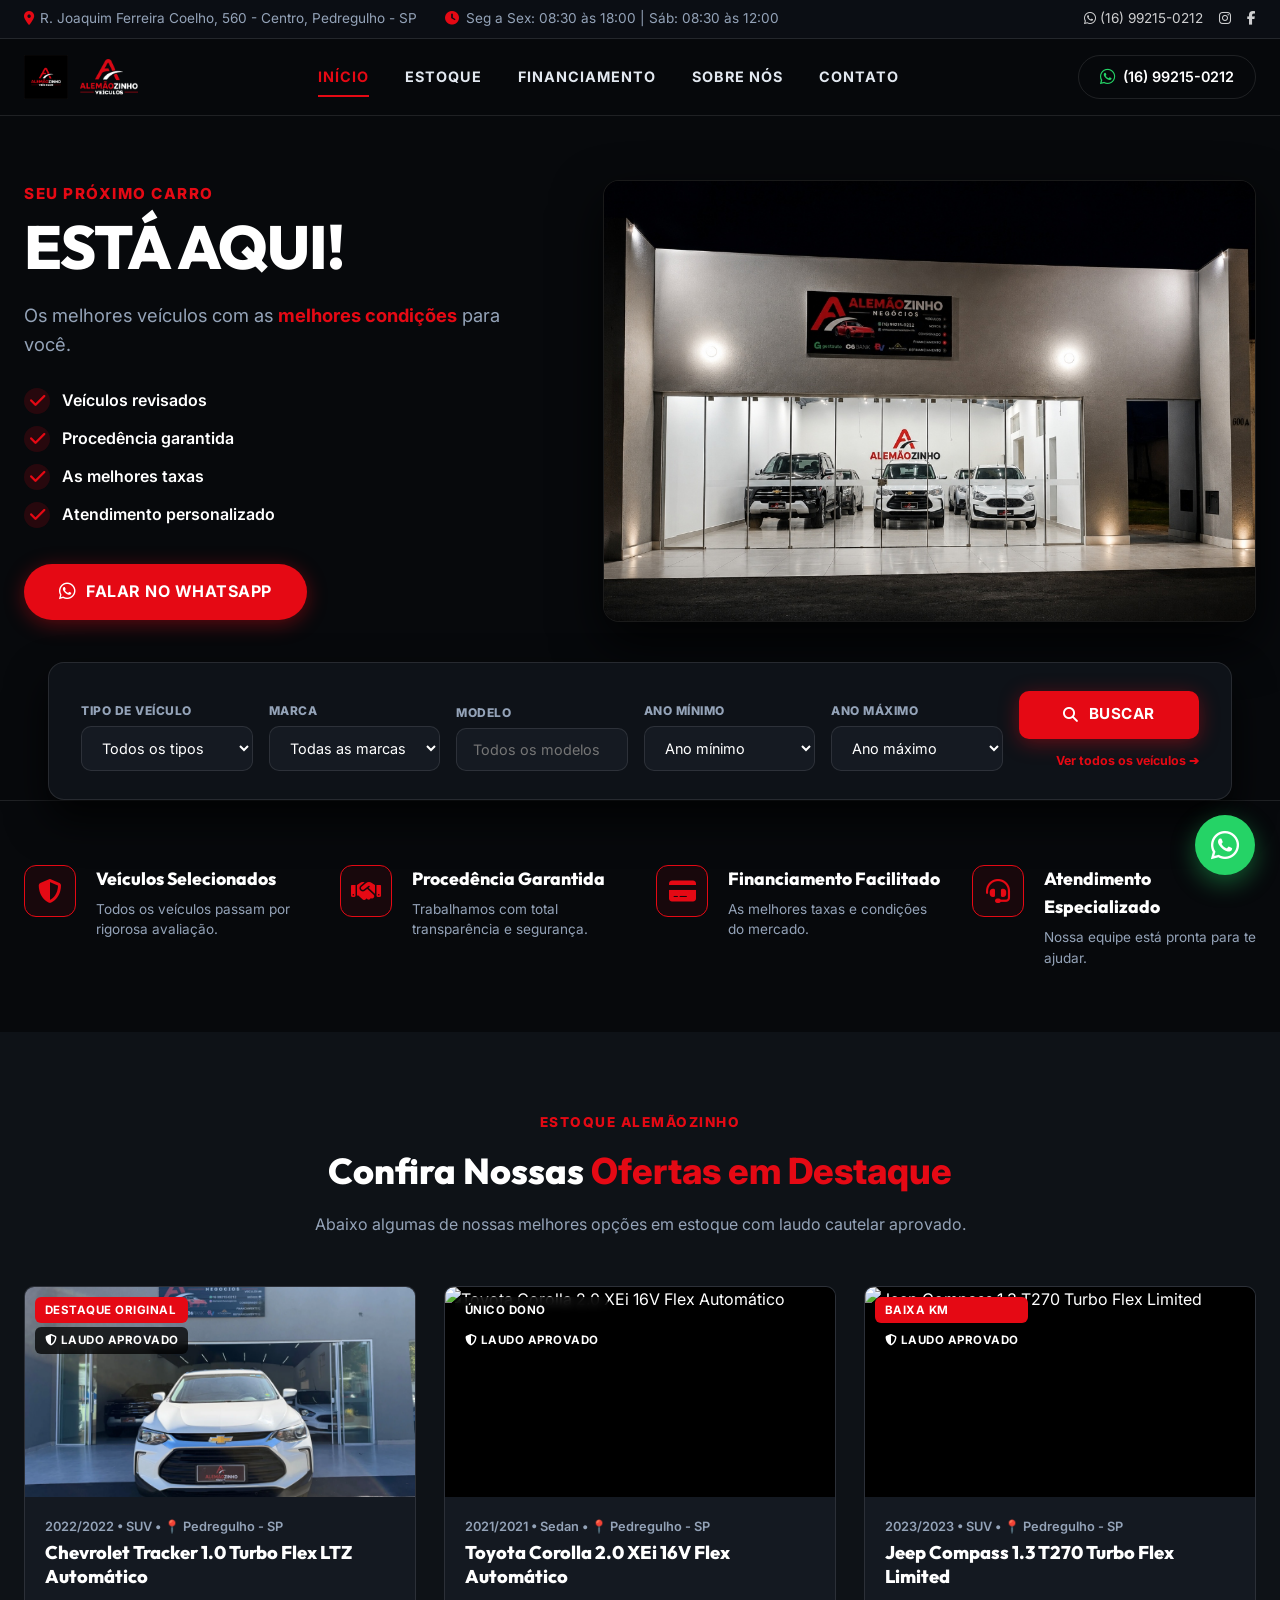
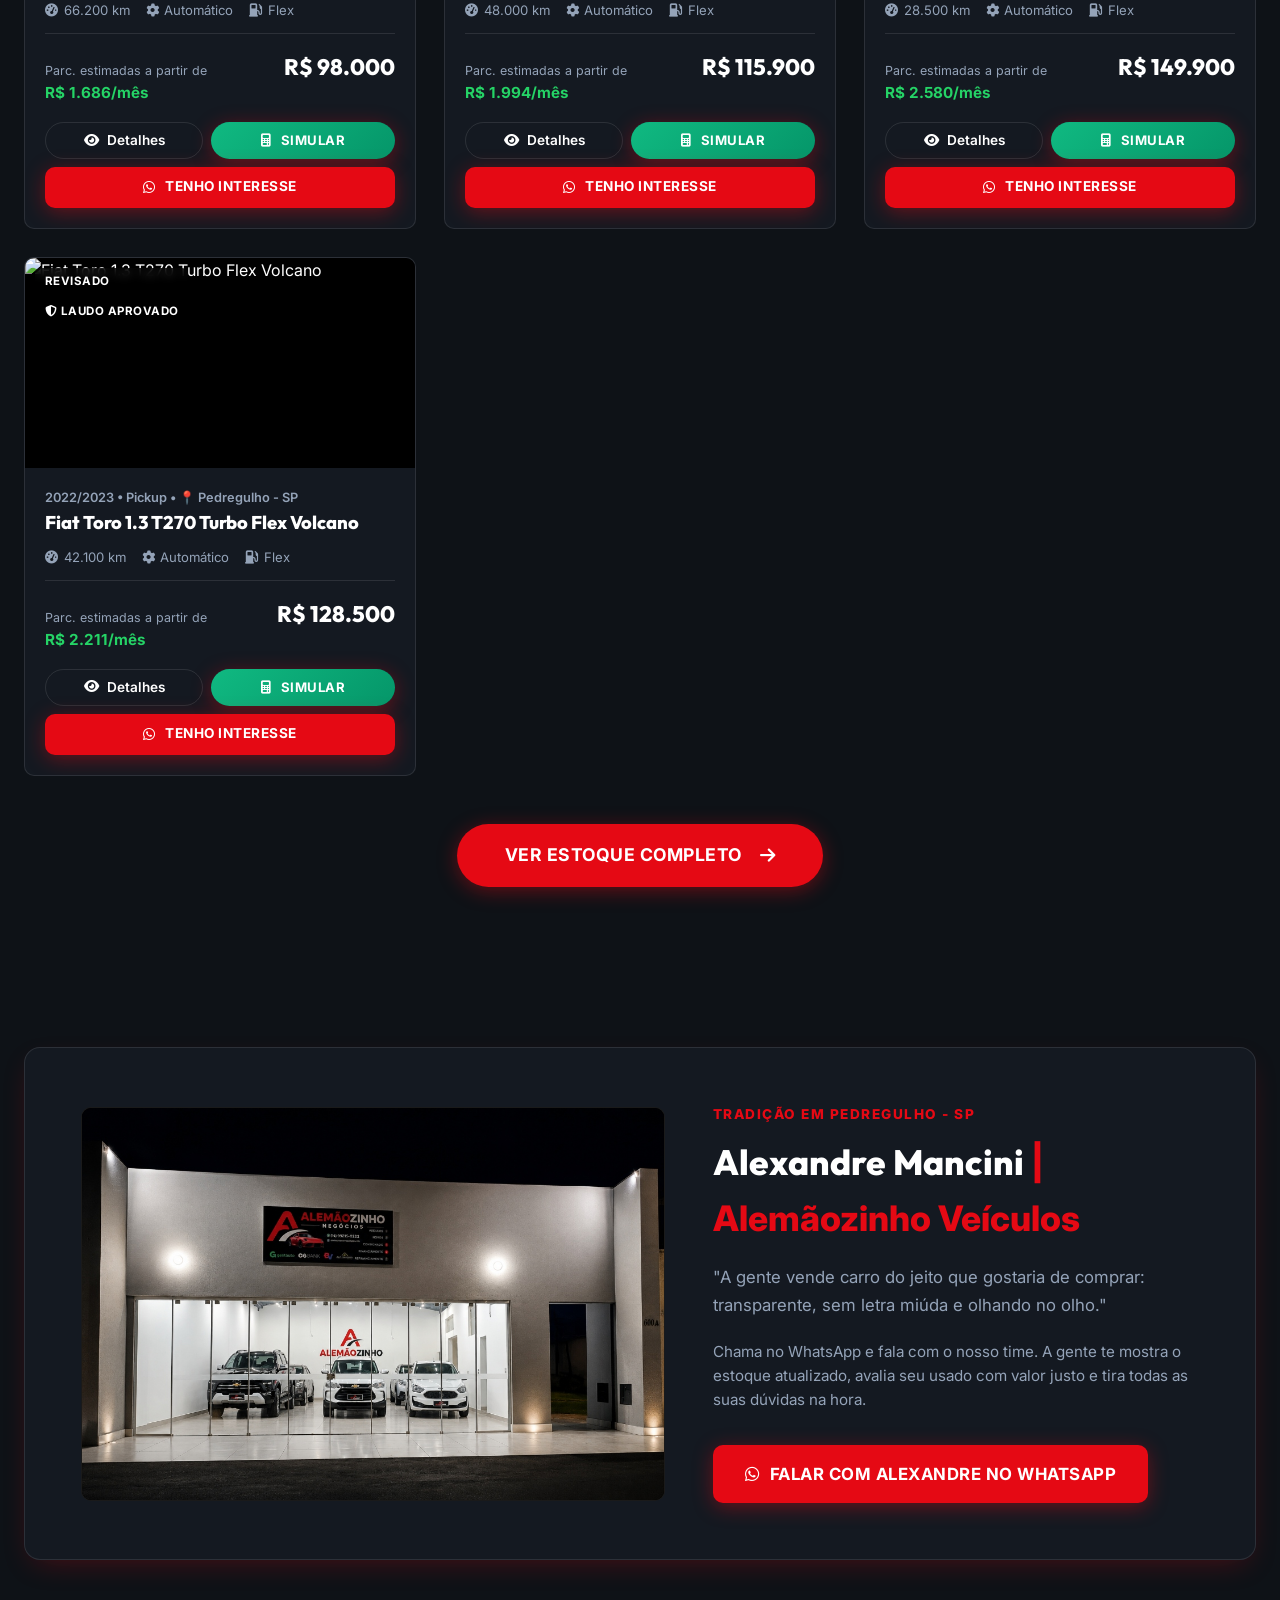
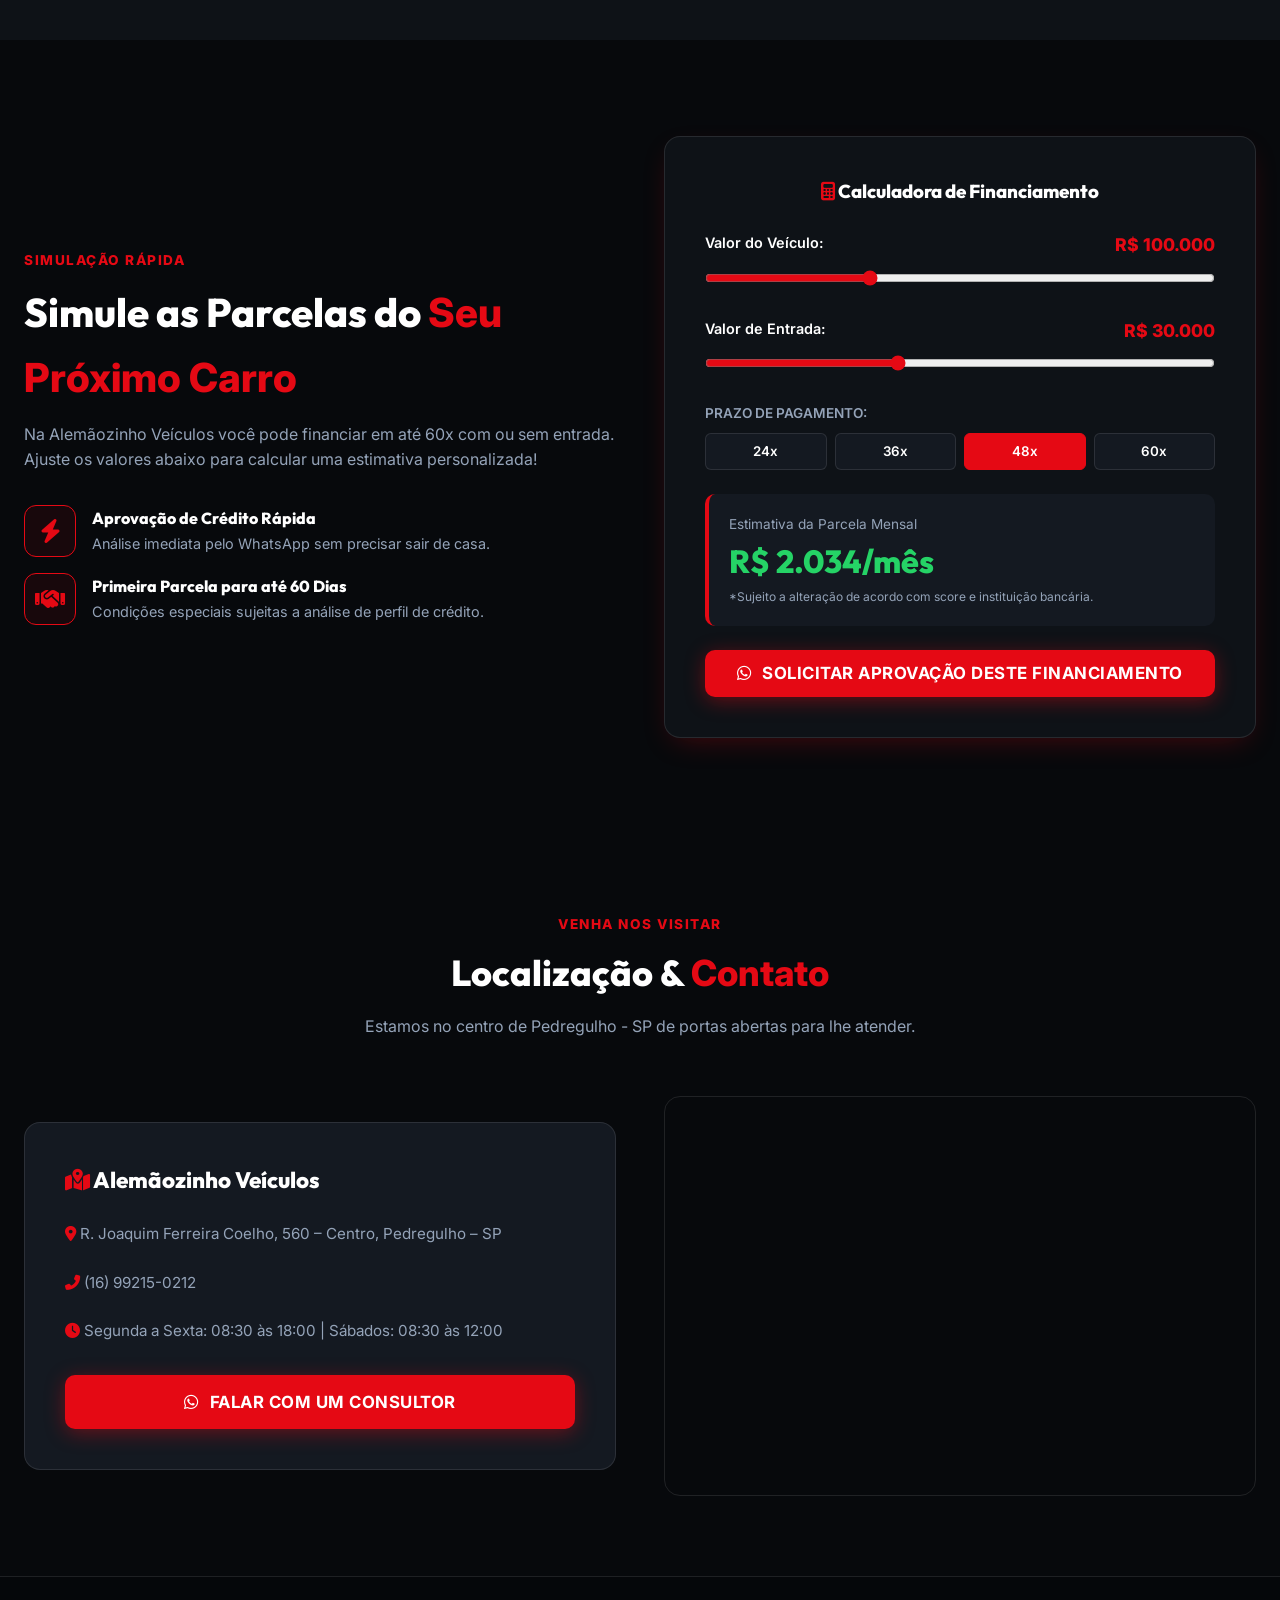
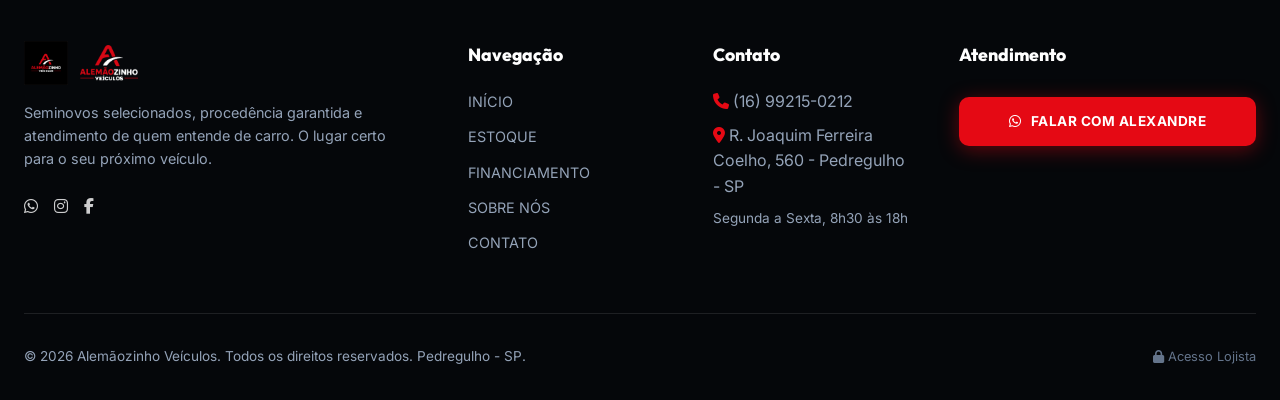
==== commit 8b1ac8c8: "Feat: Implementacao 100% fiel e identica ao mockup enviado pelo usuario (Hero Split com foto da fach" ====
--- a/index.html
+++ b/index.html
@@ -3,8 +3,8 @@
 <head>
   <meta charset="UTF-8">
   <meta name="viewport" content="width=device-width, initial-scale=1.0">
-  <title>Alemãozinho Veículos | Seminovos selecionados com procedência em Pedregulho - SP</title>
-  <meta name="description" content="Seminovos selecionados, financiamento aprovado e avaliação justa do seu usado em Pedregulho - SP. Tudo num só lugar, do jeito certo.">
+  <title>Alemãozinho Veículos | Seu Próximo Carro Está Aqui - Pedregulho - SP</title>
+  <meta name="description" content="Os melhores veículos novos, seminovos e usados com as melhores condições para você em Pedregulho - SP. Garantia de procedência e financiamento aprovado.">
   
   <!-- Favicon -->
   <link rel="icon" type="image/png" href="assets/logo.png">
@@ -12,8 +12,8 @@
   <!-- FontAwesome Icons -->
   <link rel="stylesheet" href="https://cdnjs.cloudflare.com/ajax/libs/font-awesome/6.4.0/css/all.min.css">
   
-  <!-- Custom Stylesheet (White & Red Theme v19.0) -->
-  <link rel="stylesheet" href="styles.css?v=19.0">
+  <!-- Custom Stylesheet (Mockup Exact Match v20.0) -->
+  <link rel="stylesheet" href="styles.css?v=20.0">
 </head>
 <body id="homePage">
 
@@ -32,7 +32,7 @@
     </div>
   </div>
 
-  <!-- Header / Navbar Belloni Style -->
+  <!-- Header / Navbar Mockup Style -->
   <header class="navbar">
     <div class="container nav-container">
       <a href="https://gabriellimakkf123-ui.github.io/alemaozinho-veiculos/" class="brand-logo">
@@ -41,55 +41,74 @@
       </a>
 
       <nav class="nav-links">
-        <a href="https://gabriellimakkf123-ui.github.io/alemaozinho-veiculos/" class="active">Página Inicial</a>
-        <a href="https://gabriellimakkf123-ui.github.io/alemaozinho-veiculos/estoque.html">Nossos Carros</a>
-        <a href="#diferenciais">Diferenciais</a>
-        <a href="#fundador">O Alemãozinho</a>
-        <a href="#contato">Contato</a>
+        <a href="https://gabriellimakkf123-ui.github.io/alemaozinho-veiculos/" class="active">INÍCIO</a>
+        <a href="https://gabriellimakkf123-ui.github.io/alemaozinho-veiculos/estoque.html">ESTOQUE</a>
+        <a href="#financiamento">FINANCIAMENTO</a>
+        <a href="#fundador">SOBRE NÓS</a>
+        <a href="#contato">CONTATO</a>
       </nav>
 
       <div class="nav-actions">
-        <a href="https://wa.me/5516992150212?text=Ol%C3%A1!%20Vim%20pelo%20site%20e%20quero%20saber%20mais%20sobre%20os%20carros%20da%20Alem%C3%A3ozinho%20Ve%C3%ADculos." target="_blank" class="btn-whatsapp">
-          <i class="fab fa-whatsapp"></i> Falar no WhatsApp
+        <a href="https://wa.me/5516992150212?text=Ol%C3%A1!%20Vim%20pelo%20site%20da%20Alem%C3%A3ozinho%20Ve%C3%ADculos" target="_blank" class="btn-outline" style="border-radius: var(--radius-full); padding: 0.6rem 1.3rem;">
+          <i class="fab fa-whatsapp" style="color:var(--accent-green); font-size: 1.1rem;"></i> (16) 99215-0212
         </a>
         <button class="mobile-toggle" aria-label="Menu"><i class="fas fa-bars"></i></button>
       </div>
     </div>
   </header>
 
-  <!-- Hero Section with Custom Logo Watermark Background -->
+  <!-- Hero Section (Exact Match to Mockup Image) -->
   <section id="heroSection" class="hero">
-    <div class="container hero-content">
-      <div class="hero-badge">
-        <i class="fas fa-star"></i> Referência em Pedregulho - SP & Região
-      </div>
-      <h1>Seminovos Selecionados <span class="gradient-text-red">com Procedência.</span></h1>
-      <p>Seminovos selecionados, multimarcas, com avaliação justa do seu usado e financiamento aprovado nos principais bancos. Tudo num só lugar, do jeito certo.</p>
-      
-      <div style="display: flex; justify-content: center; gap: 1rem; flex-wrap: wrap;">
-        <a href="https://gabriellimakkf123-ui.github.io/alemaozinho-veiculos/estoque.html" class="btn-primary" style="font-size: 1.05rem; padding: 0.9rem 2.2rem;">
-          <i class="fas fa-car"></i> Ver Veículos
-        </a>
-        <a href="https://wa.me/5516992150212?text=Ol%C3%A1!%20Vim%20pelo%20site%20e%20quero%20saber%20mais%20sobre%20os%20carros%20da%20Alem%C3%A3ozinho%20Ve%C3%ADculos." target="_blank" class="btn-outline" style="font-size: 1.05rem; padding: 0.9rem 2.2rem;">
-          <i class="fab fa-whatsapp"></i> WhatsApp
-        </a>
-      </div>
-    </div>
-  </section>
-
-  <!-- Floating Search Bar -->
+    <div class="container">
+      <div class="hero-grid">
+        
+        <!-- Left Hero Content -->
+        <div class="hero-left-content">
+          <div class="hero-sub-tag">SEU PRÓXIMO CARRO</div>
+          <h1>ESTÁ AQUI!</h1>
+          <p>Os melhores veículos com as <span style="color:var(--primary); font-weight:700;">melhores condições</span> para você.</p>
+
+          <div class="hero-bullets">
+            <div class="bullet-item"><i class="fas fa-check"></i> Veículos revisados</div>
+            <div class="bullet-item"><i class="fas fa-check"></i> Procedência garantida</div>
+            <div class="bullet-item"><i class="fas fa-check"></i> As melhores taxas</div>
+            <div class="bullet-item"><i class="fas fa-check"></i> Atendimento personalizado</div>
+          </div>
+
+          <a href="https://wa.me/5516992150212?text=Ol%C3%A1!%20Vim%20pelo%20site%20da%20Alem%C3%A3ozinho%20Ve%C3%ADculos" target="_blank" class="btn-whatsapp" style="border-radius: var(--radius-full); padding: 0.95rem 2.2rem; font-size: 1rem;">
+            <i class="fab fa-whatsapp" style="font-size:1.2rem;"></i> FALAR NO WHATSAPP
+          </a>
+        </div>
+
+        <!-- Right Storefront Facade Showcase (100% Complete & Visible) -->
+        <div class="hero-right-showcase">
+          <img src="assets/fachada_nova.jpg" alt="Fachada Alemãozinho Veículos">
+        </div>
+
+      </div>
+    </div>
+  </section>
+
+  <!-- Floating Filter Bar (Exact Match to Mockup Image) -->
   <div class="search-box-container">
     <div class="container">
       <div class="search-card">
         <div class="search-grid">
           <div class="form-group">
-            <label><i class="fas fa-search"></i> Buscar por nome</label>
-            <input type="text" id="heroSearchInput" placeholder="Ex: Tracker, Corolla, Polo..." class="input-custom">
-          </div>
+            <label>TIPO DE VEÍCULO</label>
+            <select id="heroBodySelect" class="select-custom">
+              <option value="all">Todos os tipos</option>
+              <option value="SUV">SUV</option>
+              <option value="Sedan">Sedan</option>
+              <option value="Hatch">Hatch</option>
+              <option value="Pickup">Pickup</option>
+            </select>
+          </div>
+
           <div class="form-group">
-            <label><i class="fas fa-tag"></i> Marca</label>
+            <label>MARCA</label>
             <select id="heroMakeSelect" class="select-custom">
-              <option value="all">Todas as Marcas</option>
+              <option value="all">Todas as marcas</option>
               <option value="Chevrolet">Chevrolet</option>
               <option value="Toyota">Toyota</option>
               <option value="Jeep">Jeep</option>
@@ -98,40 +117,92 @@
               <option value="Honda">Honda</option>
             </select>
           </div>
+
           <div class="form-group">
-            <label><i class="fas fa-cog"></i> Câmbio</label>
-            <select id="heroTransSelect" class="select-custom">
-              <option value="all">Todos os Câmbios</option>
-              <option value="Automático">Automático</option>
-              <option value="Manual">Manual</option>
+            <label>MODELO</label>
+            <input type="text" id="heroSearchInput" placeholder="Todos os modelos" class="input-custom">
+          </div>
+
+          <div class="form-group">
+            <label>ANO MÍNIMO</label>
+            <select id="heroMinYearSelect" class="select-custom">
+              <option value="all">Ano mínimo</option>
+              <option value="2015">2015</option>
+              <option value="2018">2018</option>
+              <option value="2020">2020</option>
+              <option value="2022">2022</option>
             </select>
           </div>
+
           <div class="form-group">
-            <label><i class="fas fa-dollar-sign"></i> Preço Máximo</label>
-            <select id="heroPriceSelect" class="select-custom">
-              <option value="all">Qualquer Valor</option>
-              <option value="at90">Até R$ 90.000</option>
-              <option value="90a120">R$ 90.000 a R$ 120.000</option>
-              <option value="acima120">Acima de R$ 120.000</option>
+            <label>ANO MÁXIMO</label>
+            <select id="heroMaxYearSelect" class="select-custom">
+              <option value="all">Ano máximo</option>
+              <option value="2026">2026</option>
+              <option value="2024">2024</option>
+              <option value="2022">2022</option>
             </select>
           </div>
-          <div class="form-group">
-            <a href="https://gabriellimakkf123-ui.github.io/alemaozinho-veiculos/estoque.html" class="btn-primary" style="height: 48px; border-radius: var(--radius-md); justify-content: center;">
-              <i class="fas fa-search"></i> Filtrar no Estoque
+
+          <div class="form-group" style="display: flex; flex-direction: column; align-items: flex-end;">
+            <a href="https://gabriellimakkf123-ui.github.io/alemaozinho-veiculos/estoque.html" class="btn-whatsapp" style="height: 48px; border-radius: var(--radius-md); justify-content: center; width: 100%;">
+              <i class="fas fa-search"></i> BUSCAR
             </a>
+            <a href="https://gabriellimakkf123-ui.github.io/alemaozinho-veiculos/estoque.html" style="font-size: 0.78rem; color: var(--primary); font-weight: 700; margin-top: 0.4rem; text-decoration: none;">
+              Ver todos os veículos ➔
+            </a>
           </div>
         </div>
       </div>
     </div>
   </div>
 
-  <!-- Featured Stock Section Webmotors Style Grid -->
+  <!-- Features Strip (4 Columns - Exact Match to Mockup Image) -->
+  <section class="features-strip">
+    <div class="container">
+      <div class="features-grid">
+        <div class="feature-card">
+          <div class="feature-icon"><i class="fas fa-shield-alt"></i></div>
+          <div class="feature-info">
+            <h4>Veículos Selecionados</h4>
+            <p>Todos os veículos passam por rigorosa avaliação.</p>
+          </div>
+        </div>
+
+        <div class="feature-card">
+          <div class="feature-icon"><i class="fas fa-handshake"></i></div>
+          <div class="feature-info">
+            <h4>Procedência Garantida</h4>
+            <p>Trabalhamos com total transparência e segurança.</p>
+          </div>
+        </div>
+
+        <div class="feature-card">
+          <div class="feature-icon"><i class="fas fa-credit-card"></i></div>
+          <div class="feature-info">
+            <h4>Financiamento Facilitado</h4>
+            <p>As melhores taxas e condições do mercado.</p>
+          </div>
+        </div>
+
+        <div class="feature-card">
+          <div class="feature-icon"><i class="fas fa-headset"></i></div>
+          <div class="feature-info">
+            <h4>Atendimento Especializado</h4>
+            <p>Nossa equipe está pronta para te ajudar.</p>
+          </div>
+        </div>
+      </div>
+    </div>
+  </section>
+
+  <!-- Featured Inventory Section Webmotors Style -->
   <section id="estoque" class="inventory-section">
     <div class="container">
       <div class="section-header">
-        <span class="section-tag">Estoque Selecionado</span>
-        <h2 class="section-title">Destaques do <span class="gradient-text-red">Nosso Estoque</span></h2>
-        <p class="section-subtitle">Confira abaixo algumas de nossas principais ofertas selecionadas com laudo cautelar aprovado.</p>
+        <span class="section-tag">Estoque Alemãozinho</span>
+        <h2 class="section-title">Confira Nossas <span class="gradient-text-red">Ofertas em Destaque</span></h2>
+        <p class="section-subtitle">Abaixo algumas de nossas melhores opções em estoque com laudo cautelar aprovado.</p>
       </div>
 
       <!-- Vehicle Grid JS Render Target (Limited to 4 on Home) -->
@@ -141,57 +212,19 @@
 
       <!-- SEE ALL CARS CTA BUTTON -->
       <div style="text-align: center; margin-top: 3rem;">
-        <a href="https://gabriellimakkf123-ui.github.io/alemaozinho-veiculos/estoque.html" class="btn-primary" style="padding: 1.1rem 3rem; font-size: 1.15rem; border-radius: var(--radius-full);">
-          Ver todos os carros no estoque <i class="fas fa-arrow-right" style="margin-left: 0.5rem;"></i>
+        <a href="https://gabriellimakkf123-ui.github.io/alemaozinho-veiculos/estoque.html" class="btn-primary" style="padding: 1.1rem 3rem; font-size: 1.1rem; border-radius: var(--radius-full);">
+          Ver Estoque Completo <i class="fas fa-arrow-right" style="margin-left: 0.5rem;"></i>
         </a>
       </div>
     </div>
   </section>
 
-  <!-- Diferenciais Belloni Style Section -->
-  <section id="diferenciais" class="features-strip">
-    <div class="container">
-      <div class="section-header" style="margin-bottom: 3.5rem;">
-        <span class="section-tag">Por Que Escolher a Alemãozinho</span>
-        <h2 class="section-title">Nossos <span class="gradient-text-red">Diferenciais</span></h2>
-        <p class="section-subtitle">A gente vende carro do jeito que gostaria de comprar: transparente, sem letra miúda e olhando no olho.</p>
-      </div>
-
-      <div class="features-grid">
-        <div class="feature-card">
-          <div class="feature-icon"><i class="fas fa-gem"></i></div>
-          <h3 style="font-size: 1.3rem; margin-bottom: 0.5rem;">Curadoria de Verdade</h3>
-          <p style="color: var(--text-muted); font-size: 0.95rem;">
-            Não enchemos o pátio por encher. Selecionamos a dedo veículos novos e seminovos que nós mesmos compraríamos.
-          </p>
-        </div>
-
-        <div class="feature-card">
-          <div class="feature-icon" style="background: rgba(16,185,129,0.1); color: var(--accent-green);"><i class="fas fa-shield-alt"></i></div>
-          <h3 style="font-size: 1.3rem; margin-bottom: 0.5rem;">Transparência Total</h3>
-          <p style="color: var(--text-muted); font-size: 0.95rem;">
-            Você sabe exatamente o que está levando. Histórico, laudo cautelar aprovado, estado e documentação 100% na mesa.
-          </p>
-        </div>
-
-        <div class="feature-card">
-          <div class="feature-icon" style="background: rgba(37,99,235,0.1); color: var(--accent-blue);"><i class="fas fa-handshake"></i></div>
-          <h3 style="font-size: 1.3rem; margin-bottom: 0.5rem;">Pós-venda que Existe</h3>
-          <p style="color: var(--text-muted); font-size: 0.95rem;">
-            Nosso relacionamento não acaba na entrega da chave. A gente continua sempre por perto para ajudar em tudo o que precisar.
-          </p>
-        </div>
-      </div>
-    </div>
-  </section>
-
-  <!-- O Fundador / Nossa Loja Section Belloni Style -->
+  <!-- O Fundador / Nossa Loja Section -->
   <section id="fundador" style="padding: 5rem 0; background: var(--bg-surface);">
     <div class="container">
-      <div style="background: #FFFFFF; border: 1px solid var(--border-light); border-radius: var(--radius-lg); padding: 3.5rem; box-shadow: var(--shadow-md);">
+      <div style="background: var(--bg-card); border: 1px solid var(--border-light); border-radius: var(--radius-lg); padding: 3.5rem; box-shadow: var(--shadow-glow);">
         <div style="display: grid; grid-template-columns: 1.2fr 1fr; gap: 3rem; align-items: center;">
-          <!-- 100% UNCROPPED REAL STOREFRONT PHOTO SHOWCASE -->
-          <div style="border-radius: var(--radius-md); overflow: hidden; border: 1px solid var(--border-light); box-shadow: var(--shadow-sm); background: #000;">
+          <div style="border-radius: var(--radius-md); overflow: hidden; border: 1px solid var(--border-light); background: #000;">
             <img src="assets/fachada_nova.jpg" alt="Fachada Alemãozinho Veículos" style="width: 100%; height: auto; display: block; object-fit: contain;">
           </div>
           <div>
@@ -229,7 +262,7 @@
             <div class="info-item" style="display: flex; gap: 1rem; align-items: center;">
               <div class="feature-icon" style="margin-bottom:0;"><i class="fas fa-bolt"></i></div>
               <div>
-                <h4 style="color:var(--text-main);">Aprovação de Crédito Rápida</h4>
+                <h4 style="color:#FFF;">Aprovação de Crédito Rápida</h4>
                 <p style="font-size: 0.9rem; color: var(--text-muted);">Análise imediata pelo WhatsApp sem precisar sair de casa.</p>
               </div>
             </div>
@@ -237,7 +270,7 @@
             <div class="info-item" style="display: flex; gap: 1rem; align-items: center;">
               <div class="feature-icon" style="margin-bottom:0;"><i class="fas fa-handshake"></i></div>
               <div>
-                <h4 style="color:var(--text-main);">Primeira Parcela para até 60 Dias</h4>
+                <h4 style="color:#FFF;">Primeira Parcela para até 60 Dias</h4>
                 <p style="font-size: 0.9rem; color: var(--text-muted);">Condições especiais sujeitas a análise de perfil de crédito.</p>
               </div>
             </div>
@@ -286,8 +319,8 @@
     </div>
   </section>
 
-  <!-- Contact & Map Section Belloni Style -->
-  <section id="contato" style="padding: 5rem 0; background: #FFFFFF;">
+  <!-- Contact & Map Section -->
+  <section id="contato" style="padding: 5rem 0; background: var(--bg-dark);">
     <div class="container">
       <div class="section-header" style="margin-bottom: 3.5rem;">
         <span class="section-tag">Venha nos Visitar</span>
@@ -296,8 +329,8 @@
       </div>
 
       <div style="display: grid; grid-template-columns: 1fr 1fr; gap: 3rem; align-items: center;">
-        <div style="background: #F8FAFC; border: 1px solid var(--border-light); border-radius: var(--radius-lg); padding: 2.5rem;">
-          <h3 style="font-size: 1.4rem; margin-bottom: 1.5rem; color: var(--text-main);"><i class="fas fa-map-marked-alt" style="color:var(--primary)"></i> Alemãozinho Veículos</h3>
+        <div style="background: var(--bg-card); border: 1px solid var(--border-light); border-radius: var(--radius-lg); padding: 2.5rem;">
+          <h3 style="font-size: 1.4rem; margin-bottom: 1.5rem;"><i class="fas fa-map-marked-alt" style="color:var(--primary)"></i> Alemãozinho Veículos</h3>
           
           <p style="color: var(--text-muted); margin-bottom: 1.5rem; font-size: 0.95rem;">
             <i class="fas fa-map-marker-alt" style="color:var(--primary)"></i> R. Joaquim Ferreira Coelho, 560 – Centro, Pedregulho – SP
@@ -345,7 +378,7 @@
     </div>
   </div>
 
-  <!-- Footer Belloni Style -->
+  <!-- Footer -->
   <footer>
     <div class="container">
       <div class="footer-grid">
@@ -367,11 +400,11 @@
         <div class="footer-col">
           <h4>Navegação</h4>
           <ul>
-            <li><a href="https://gabriellimakkf123-ui.github.io/alemaozinho-veiculos/">Página Inicial</a></li>
-            <li><a href="https://gabriellimakkf123-ui.github.io/alemaozinho-veiculos/estoque.html">Nossos Carros</a></li>
-            <li><a href="#diferenciais">Diferenciais</a></li>
-            <li><a href="#fundador">O Alemãozinho</a></li>
-            <li><a href="#contato">Contato</a></li>
+            <li><a href="https://gabriellimakkf123-ui.github.io/alemaozinho-veiculos/">INÍCIO</a></li>
+            <li><a href="https://gabriellimakkf123-ui.github.io/alemaozinho-veiculos/estoque.html">ESTOQUE</a></li>
+            <li><a href="#financiamento">FINANCIAMENTO</a></li>
+            <li><a href="#fundador">SOBRE NÓS</a></li>
+            <li><a href="#contato">CONTATO</a></li>
           </ul>
         </div>
 
@@ -400,7 +433,7 @@
   </footer>
 
   <!-- Script Files -->
-  <script src="db.js?v=19.0"></script>
-  <script src="app.js?v=19.0"></script>
+  <script src="db.js?v=20.0"></script>
+  <script src="app.js?v=20.0"></script>
 </body>
 </html>
--- a/styles.css
+++ b/styles.css
@@ -1,29 +1,27 @@
 /* ==========================================================================
-   ALEMÃOZINHO VEÍCULOS - ELEGANT WHITE & RED THEME (BRANCO & VERMELHO)
+   ALEMÃOZINHO VEÍCULOS - MOCKUP FIEL (HERO SPLIT + FACHADA DIREITA)
    ========================================================================== */
 
 @import url('https://fonts.googleapis.com/css2?family=Inter:wght@300;400;500;600;700;800;900&family=Outfit:wght@400;600;700;800;900&display=swap');
 
 :root {
-  /* High-End White & Red Palette */
-  --bg-dark: #F8FAFC;
-  --bg-surface: #FFFFFF;
-  --bg-surface-elevated: #F1F5F9;
-  --bg-card: #FFFFFF;
+  --bg-dark: #07090C;
+  --bg-surface: #0E1217;
+  --bg-card: #141921;
+  --bg-input: #1B212B;
   
   --primary: #E50914;
-  --primary-hover: #C7000B;
-  --primary-glow: rgba(229, 9, 20, 0.25);
-  --accent-gold: #D97706;
-  --accent-green: #10B981;
-  --accent-blue: #2563EB;
+  --primary-hover: #FF1E2A;
+  --primary-glow: rgba(229, 9, 20, 0.4);
+  --accent-gold: #F59E0B;
+  --accent-green: #25D366;
   
-  --text-main: #0F172A;
-  --text-muted: #475569;
+  --text-main: #FFFFFF;
+  --text-muted: #94A3B8;
   --text-dim: #64748B;
   
-  --border-light: #E2E8F0;
-  --glass-border: rgba(0, 0, 0, 0.08);
+  --border-light: rgba(255, 255, 255, 0.1);
+  --glass-border: rgba(255, 255, 255, 0.08);
 
   --radius-sm: 6px;
   --radius-md: 10px;
@@ -33,9 +31,7 @@
   --font-main: 'Inter', sans-serif;
   --font-heading: 'Outfit', sans-serif;
   
-  --shadow-sm: 0 2px 8px rgba(0, 0, 0, 0.04);
-  --shadow-md: 0 8px 24px rgba(0, 0, 0, 0.08);
-  --shadow-glow: 0 12px 35px -10px rgba(229, 9, 20, 0.15);
+  --shadow-glow: 0 10px 30px -10px rgba(229, 9, 20, 0.3);
   --transition: all 0.25s cubic-bezier(0.4, 0, 0.2, 1);
 }
 
@@ -62,30 +58,28 @@
 /* Typography */
 h1, h2, h3, h4, h5, h6 {
   font-family: var(--font-heading);
-  color: var(--text-main);
+  color: #FFF;
   font-weight: 800;
 }
 
 .gradient-text-red {
-  background: linear-gradient(135deg, var(--primary), #B3000C);
-  -webkit-background-clip: text;
-  -webkit-text-fill-color: transparent;
+  color: var(--primary);
 }
 
 .container {
   width: 100%;
-  max-width: 1320px;
+  max-width: 1360px;
   margin: 0 auto;
   padding: 0 1.5rem;
 }
 
-/* Announcement Bar */
+/* Top Announcement Bar */
 .top-bar {
-  background: #0F172A;
+  background: #0B0E14;
   border-bottom: 1px solid var(--border-light);
   font-size: 0.85rem;
   padding: 0.5rem 0;
-  color: #94A3B8;
+  color: var(--text-muted);
 }
 
 .top-bar-content {
@@ -123,11 +117,10 @@
   position: sticky;
   top: 0;
   z-index: 100;
-  background: rgba(255, 255, 255, 0.95);
+  background: rgba(7, 9, 12, 0.95);
   backdrop-filter: blur(16px);
   border-bottom: 1px solid var(--border-light);
-  padding: 0.85rem 0;
-  box-shadow: var(--shadow-sm);
+  padding: 1rem 0;
 }
 
 .nav-container {
@@ -143,13 +136,13 @@
 }
 
 .brand-icon-img {
-  height: 42px;
+  height: 44px;
   width: auto;
   object-fit: contain;
 }
 
 .brand-img-logo {
-  height: 34px;
+  height: 36px;
   width: auto;
   object-fit: contain;
 }
@@ -157,13 +150,15 @@
 .nav-links {
   display: flex;
   align-items: center;
-  gap: 2rem;
+  gap: 2.25rem;
 }
 
 .nav-links a {
-  font-size: 0.95rem;
-  font-weight: 600;
-  color: var(--text-muted);
+  font-size: 0.9rem;
+  font-weight: 700;
+  color: #E2E8F0;
+  text-transform: uppercase;
+  letter-spacing: 1px;
   transition: var(--transition);
   position: relative;
   padding: 0.3rem 0;
@@ -177,13 +172,12 @@
 .nav-links a::after {
   content: '';
   position: absolute;
-  bottom: 0;
+  bottom: -4px;
   left: 0;
   width: 0;
   height: 2px;
   background: var(--primary);
   transition: var(--transition);
-  border-radius: 2px;
 }
 
 .nav-links a:hover::after,
@@ -199,54 +193,9 @@
 
 /* Buttons System */
 .btn-primary {
-  background: linear-gradient(135deg, var(--primary), #B3000C);
-  color: #FFF;
-  padding: 0.75rem 1.5rem;
-  border-radius: var(--radius-full);
-  font-weight: 600;
-  font-size: 0.95rem;
-  border: none;
-  cursor: pointer;
-  display: inline-flex;
-  align-items: center;
-  gap: 0.5rem;
-  box-shadow: 0 4px 15px var(--primary-glow);
-  transition: var(--transition);
-}
-
-.btn-primary:hover {
-  transform: translateY(-2px);
-  box-shadow: 0 8px 25px rgba(229, 9, 20, 0.4);
-  background: linear-gradient(135deg, var(--primary-hover), var(--primary));
-}
-
-.btn-outline {
-  background: #FFF;
-  color: var(--text-main);
-  padding: 0.75rem 1.5rem;
-  border-radius: var(--radius-full);
-  font-weight: 600;
-  font-size: 0.95rem;
-  border: 1px solid var(--border-light);
-  cursor: pointer;
-  display: inline-flex;
-  align-items: center;
-  gap: 0.5rem;
-  transition: var(--transition);
-  box-shadow: var(--shadow-sm);
-}
-
-.btn-outline:hover {
-  background: var(--bg-surface-elevated);
-  border-color: var(--primary);
-  color: var(--primary);
-  transform: translateY(-2px);
-}
-
-.btn-whatsapp {
-  background: linear-gradient(135deg, #25D366, #128C7E);
-  color: #FFF;
-  padding: 0.75rem 1.5rem;
+  background: var(--primary);
+  color: #FFF;
+  padding: 0.85rem 1.75rem;
   border-radius: var(--radius-full);
   font-weight: 700;
   font-size: 0.95rem;
@@ -254,108 +203,179 @@
   cursor: pointer;
   display: inline-flex;
   align-items: center;
+  gap: 0.6rem;
+  box-shadow: 0 4px 20px var(--primary-glow);
+  transition: var(--transition);
+  text-transform: uppercase;
+  letter-spacing: 0.5px;
+}
+
+.btn-primary:hover {
+  transform: translateY(-2px);
+  background: var(--primary-hover);
+  box-shadow: 0 8px 25px rgba(229, 9, 20, 0.6);
+}
+
+.btn-outline {
+  background: transparent;
+  color: #FFF;
+  padding: 0.75rem 1.5rem;
+  border-radius: var(--radius-full);
+  font-weight: 600;
+  font-size: 0.9rem;
+  border: 1px solid var(--border-light);
+  cursor: pointer;
+  display: inline-flex;
+  align-items: center;
   gap: 0.5rem;
-  box-shadow: 0 4px 15px rgba(37, 211, 102, 0.3);
-  transition: var(--transition);
+  transition: var(--transition);
+}
+
+.btn-outline:hover {
+  border-color: var(--primary);
+  color: var(--primary);
+  transform: translateY(-2px);
+}
+
+.btn-whatsapp {
+  background: var(--primary);
+  color: #FFF;
+  padding: 0.85rem 1.75rem;
+  border-radius: var(--radius-md);
+  font-weight: 700;
+  font-size: 0.95rem;
+  border: none;
+  cursor: pointer;
+  display: inline-flex;
+  align-items: center;
+  gap: 0.6rem;
+  box-shadow: 0 4px 20px var(--primary-glow);
+  transition: var(--transition);
+  text-transform: uppercase;
+  letter-spacing: 0.5px;
 }
 
 .btn-whatsapp:hover {
   transform: translateY(-2px);
-  box-shadow: 0 8px 25px rgba(37, 211, 102, 0.4);
+  background: var(--primary-hover);
 }
 
 .mobile-toggle {
   display: none;
   background: none;
   border: none;
-  color: var(--text-main);
+  color: #FFF;
   font-size: 1.5rem;
   cursor: pointer;
 }
 
-/* HERO SECTION WITH WATERMARK LOGO BACKGROUND */
+/* HERO SECTION - MOCKUP EXACT SPLIT LAYOUT */
 .hero {
   position: relative;
-  background: linear-gradient(180deg, #FFFFFF 0%, #F1F5F9 100%);
-  padding: 5rem 0 4rem 0;
-  overflow: hidden;
-  border-bottom: 1px solid var(--border-light);
-}
-
-/* WATERMARK LOGO BEHIND HERO TITLE */
-.hero::before {
-  content: '';
-  position: absolute;
-  top: 45%;
-  left: 50%;
-  transform: translate(-50%, -50%) scale(1.15);
-  width: 580px;
-  height: 580px;
-  background: url('assets/logo.png') no-repeat center center / contain;
-  opacity: 0.06;
-  pointer-events: none;
-  z-index: 1;
-}
-
-.hero-content {
-  position: relative;
-  z-index: 2;
-  text-align: center;
-  max-width: 900px;
-  margin: 0 auto;
-}
-
-.hero-badge {
-  display: inline-flex;
-  align-items: center;
-  gap: 0.5rem;
-  background: rgba(229, 9, 20, 0.1);
-  border: 1px solid rgba(229, 9, 20, 0.3);
-  color: var(--primary);
-  padding: 0.4rem 1.1rem;
-  border-radius: var(--radius-full);
-  font-size: 0.85rem;
-  font-weight: 700;
-  margin-bottom: 1.5rem;
+  background: var(--bg-dark);
+  padding: 4rem 0 5rem 0;
+}
+
+.hero-grid {
+  display: grid;
+  grid-template-columns: 1fr 1.25fr;
+  gap: 3.5rem;
+  align-items: center;
+}
+
+.hero-left-content {
+  display: flex;
+  flex-direction: column;
+  align-items: flex-start;
+}
+
+.hero-sub-tag {
+  color: var(--primary);
+  font-size: 0.95rem;
+  font-weight: 800;
   text-transform: uppercase;
-  letter-spacing: 1px;
+  letter-spacing: 1.5px;
+  margin-bottom: 0.5rem;
 }
 
 .hero h1 {
-  font-size: 3.5rem;
+  font-size: 3.8rem;
+  line-height: 1.1;
   letter-spacing: -1px;
   margin-bottom: 1.25rem;
-  color: #0F172A;
+  text-transform: uppercase;
 }
 
 .hero p {
-  font-size: 1.2rem;
+  font-size: 1.15rem;
   color: var(--text-muted);
-  margin-bottom: 2.5rem;
-  max-width: 750px;
-  margin-left: auto;
-  margin-right: auto;
-}
-
-/* Floating Live Search Bar */
+  margin-bottom: 1.75rem;
+}
+
+/* Hero Red Checkmark Bullet List */
+.hero-bullets {
+  display: flex;
+  flex-direction: column;
+  gap: 0.75rem;
+  margin-bottom: 2.25rem;
+}
+
+.bullet-item {
+  display: flex;
+  align-items: center;
+  gap: 0.75rem;
+  font-size: 1rem;
+  font-weight: 600;
+  color: #FFF;
+}
+
+.bullet-item i {
+  color: var(--primary);
+  font-size: 1.1rem;
+  background: rgba(229, 9, 20, 0.15);
+  width: 26px;
+  height: 26px;
+  border-radius: 50%;
+  display: flex;
+  align-items: center;
+  justify-content: center;
+}
+
+/* Hero Right Showcase Facade Frame */
+.hero-right-showcase {
+  border-radius: var(--radius-lg);
+  overflow: hidden;
+  border: 1px solid var(--border-light);
+  box-shadow: 0 20px 50px rgba(0, 0, 0, 0.8);
+  background: #000;
+}
+
+.hero-right-showcase img {
+  width: 100%;
+  height: auto;
+  display: block;
+  object-fit: contain;
+}
+
+/* FLOATING FILTER BAR (MOCKUP EXACT STYLE) */
 .search-box-container {
   position: relative;
   z-index: 10;
-  margin-top: -2rem;
+  margin-top: -2.5rem;
   padding: 0 1.5rem;
 }
 
 .search-card {
-  background: #FFFFFF;
+  background: #0E1218;
   border: 1px solid var(--border-light);
   border-radius: var(--radius-lg);
-  padding: 1.5rem;
-  box-shadow: var(--shadow-md);
+  padding: 1.75rem 2rem;
+  box-shadow: 0 20px 40px rgba(0, 0, 0, 0.8);
 }
 
 .search-grid {
   display: grid;
-  grid-template-columns: 2fr 1.2fr 1.2fr 1.2fr 1.2fr;
+  grid-template-columns: repeat(5, 1fr) 180px;
   gap: 1rem;
   align-items: end;
 }
@@ -367,20 +387,20 @@
 }
 
 .form-group label {
-  font-size: 0.8rem;
-  font-weight: 700;
+  font-size: 0.75rem;
+  font-weight: 800;
   color: var(--text-muted);
   text-transform: uppercase;
   letter-spacing: 0.5px;
 }
 
 .input-custom, .select-custom {
-  background: #F8FAFC;
+  background: #151A22;
   border: 1px solid var(--border-light);
   border-radius: var(--radius-md);
   padding: 0.75rem 1rem;
-  color: var(--text-main);
-  font-size: 0.95rem;
+  color: #FFF;
+  font-size: 0.9rem;
   outline: none;
   transition: var(--transition);
   width: 100%;
@@ -388,56 +408,57 @@
 
 .input-custom:focus, .select-custom:focus {
   border-color: var(--primary);
-  background: #FFF;
   box-shadow: 0 0 0 3px var(--primary-glow);
 }
 
-/* Features Strip */
+/* FEATURES STRIP (4 COLUMNS MOCKUP STYLE) */
 .features-strip {
   padding: 4rem 0;
-  background: #FFFFFF;
-  border-bottom: 1px solid var(--border-light);
+  background: var(--bg-dark);
+  border-top: 1px solid var(--border-light);
 }
 
 .features-grid {
   display: grid;
-  grid-template-columns: repeat(3, 1fr);
+  grid-template-columns: repeat(4, 1fr);
   gap: 2rem;
 }
 
 .feature-card {
-  background: #F8FAFC;
-  border: 1px solid var(--border-light);
-  border-radius: var(--radius-lg);
-  padding: 2rem;
-  display: flex;
-  flex-direction: column;
-  transition: var(--transition);
-}
-
-.feature-card:hover {
-  transform: translateY(-4px);
-  border-color: var(--primary);
-  box-shadow: var(--shadow-md);
+  display: flex;
+  align-items: flex-start;
+  gap: 1.25rem;
 }
 
 .feature-icon {
-  background: rgba(229, 9, 20, 0.1);
-  color: var(--primary);
   width: 52px;
   height: 52px;
-  border-radius: 14px;
+  border-radius: 12px;
+  border: 1.5px solid var(--primary);
+  color: var(--primary);
   display: flex;
   align-items: center;
   justify-content: center;
-  font-size: 1.4rem;
-  margin-bottom: 1rem;
+  font-size: 1.5rem;
+  flex-shrink: 0;
+  background: rgba(229, 9, 20, 0.08);
+}
+
+.feature-info h4 {
+  font-size: 1.1rem;
+  margin-bottom: 0.35rem;
+}
+
+.feature-info p {
+  font-size: 0.85rem;
+  color: var(--text-muted);
+  line-height: 1.5;
 }
 
 /* Inventory Section & Controls */
 .inventory-section {
   padding: 5rem 0;
-  background: var(--bg-dark);
+  background: var(--bg-surface);
 }
 
 .section-header {
@@ -449,7 +470,7 @@
 .section-tag {
   color: var(--primary);
   font-size: 0.85rem;
-  font-weight: 700;
+  font-weight: 800;
   text-transform: uppercase;
   letter-spacing: 1.5px;
   margin-bottom: 0.5rem;
@@ -475,13 +496,12 @@
 }
 
 .webmotors-sidebar {
-  background: #FFFFFF;
+  background: var(--bg-card);
   border: 1px solid var(--border-light);
   border-radius: var(--radius-lg);
   padding: 1.5rem;
   position: sticky;
   top: 90px;
-  box-shadow: var(--shadow-sm);
 }
 
 .sidebar-title {
@@ -516,27 +536,26 @@
 }
 
 .car-card {
-  background: #FFFFFF;
+  background: var(--bg-card);
   border: 1px solid var(--border-light);
   border-radius: var(--radius-md);
   overflow: hidden;
   transition: var(--transition);
   display: flex;
   flex-direction: column;
-  box-shadow: var(--shadow-sm);
 }
 
 .car-card:hover {
   transform: translateY(-4px);
   border-color: var(--primary);
-  box-shadow: var(--shadow-md);
+  box-shadow: var(--shadow-glow);
 }
 
 .car-img-wrapper {
   position: relative;
   height: 210px;
   overflow: hidden;
-  background: #F1F5F9;
+  background: #000;
 }
 
 .car-img-wrapper img {
@@ -570,9 +589,9 @@
 }
 
 .badge-red { background: var(--primary); color: #FFF; }
-.badge-dark { background: #0F172A; color: #FFF; }
-.badge-gold { background: var(--accent-gold); color: #FFF; }
-.badge-green { background: var(--accent-green); color: #FFF; }
+.badge-dark { background: rgba(0, 0, 0, 0.75); color: #FFF; backdrop-filter: blur(4px); }
+.badge-gold { background: var(--accent-gold); color: #000; }
+.badge-green { background: var(--accent-green); color: #000; }
 
 .car-body {
   padding: 1.25rem;
@@ -589,7 +608,6 @@
 
 .car-title {
   font-size: 1.15rem;
-  color: var(--text-main);
   margin: 0.2rem 0 0.75rem 0;
   line-height: 1.3;
 }
@@ -621,7 +639,7 @@
   font-size: 1.4rem;
   font-family: var(--font-heading);
   font-weight: 800;
-  color: var(--text-main);
+  color: #FFF;
 }
 
 .price-parcel {
@@ -634,8 +652,8 @@
   position: fixed;
   inset: 0;
   z-index: 1000;
-  background: rgba(15, 23, 42, 0.75);
-  backdrop-filter: blur(8px);
+  background: rgba(0, 0, 0, 0.85);
+  backdrop-filter: blur(10px);
   display: flex;
   align-items: center;
   justify-content: center;
@@ -651,7 +669,7 @@
 }
 
 .modal-container {
-  background: #FFFFFF;
+  background: var(--bg-card);
   border: 1px solid var(--border-light);
   border-radius: var(--radius-lg);
   max-width: 900px;
@@ -659,16 +677,16 @@
   max-height: 90vh;
   overflow-y: auto;
   position: relative;
-  box-shadow: 0 25px 50px -12px rgba(0, 0, 0, 0.25);
+  box-shadow: 0 25px 50px -12px rgba(0, 0, 0, 0.9);
 }
 
 .modal-close {
   position: absolute;
   top: 1rem;
   right: 1rem;
-  background: #F1F5F9;
+  background: rgba(255, 255, 255, 0.1);
   border: none;
-  color: var(--text-main);
+  color: #FFF;
   width: 36px;
   height: 36px;
   border-radius: 50%;
@@ -682,7 +700,6 @@
 
 .modal-close:hover {
   background: var(--primary);
-  color: #FFF;
 }
 
 .modal-grid {
@@ -720,18 +737,6 @@
   font-size: 0.75rem;
 }
 
-/* Webmotors Dealer Box inside Modal */
-.webmotors-dealer-box {
-  background: #F8FAFC;
-  border: 1px solid var(--border-light);
-  border-radius: var(--radius-md);
-  padding: 1rem;
-  margin-top: 1.5rem;
-  display: flex;
-  align-items: center;
-  gap: 1rem;
-}
-
 /* Simulator Section */
 .financing-section {
   padding: 6rem 0;
@@ -746,11 +751,11 @@
 }
 
 .sim-box {
-  background: #FFFFFF;
+  background: var(--bg-surface);
   border: 1px solid var(--border-light);
   border-radius: var(--radius-lg);
   padding: 2.5rem;
-  box-shadow: var(--shadow-md);
+  box-shadow: var(--shadow-glow);
 }
 
 .range-slider-group {
@@ -784,9 +789,9 @@
 }
 
 .term-btn {
-  background: #F8FAFC;
+  background: var(--bg-card);
   border: 1px solid var(--border-light);
-  color: var(--text-main);
+  color: #FFF;
   padding: 0.6rem;
   border-radius: var(--radius-sm);
   cursor: pointer;
@@ -797,11 +802,10 @@
 .term-btn.active, .term-btn:hover {
   background: var(--primary);
   border-color: var(--primary);
-  color: #FFF;
 }
 
 .result-card {
-  background: #F8FAFC;
+  background: var(--bg-card);
   border-left: 4px solid var(--primary);
   padding: 1.25rem;
   border-radius: var(--radius-md);
@@ -823,15 +827,15 @@
 /* Sell / Trade Section */
 .sell-section {
   padding: 6rem 0;
-  background: #FFFFFF;
+  background: var(--bg-surface);
 }
 
 .sell-wrapper {
-  background: #F8FAFC;
+  background: var(--bg-card);
   border: 1px solid var(--border-light);
   border-radius: var(--radius-lg);
   padding: 3rem;
-  box-shadow: var(--shadow-sm);
+  box-shadow: var(--shadow-glow);
 }
 
 .form-row {
@@ -841,7 +845,7 @@
   margin-bottom: 1rem;
 }
 
-/* DEALER & CRM ADMIN STYLES (RESTORED PERFECTLY) */
+/* DEALER & CRM ADMIN STYLES */
 .login-screen {
   min-height: 100vh;
   display: flex;
@@ -990,7 +994,7 @@
 
 /* Footer */
 footer {
-  background: #0F172A;
+  background: #05070A;
   border-top: 1px solid var(--border-light);
   padding: 4rem 0 2rem 0;
   color: #94A3B8;
@@ -1062,18 +1066,21 @@
 
 /* Media Queries */
 @media (max-width: 1024px) {
+  .hero-grid { grid-template-columns: 1fr; }
   .webmotors-layout { grid-template-columns: 1fr; }
   .webmotors-sidebar { position: static; }
+  .search-grid { grid-template-columns: repeat(3, 1fr); }
   .cars-grid { grid-template-columns: repeat(2, 1fr); }
   .features-grid { grid-template-columns: repeat(2, 1fr); }
   .financing-container, .modal-grid { grid-template-columns: 1fr; }
-  .search-grid { grid-template-columns: 1fr 1fr; }
   .admin-stats-grid { grid-template-columns: repeat(2, 1fr); }
 }
 
 @media (max-width: 768px) {
   .nav-links { display: none; }
   .mobile-toggle { display: block; }
+  .hero h1 { font-size: 2.5rem; }
+  .search-grid { grid-template-columns: 1fr; }
   .cars-grid { grid-template-columns: 1fr; }
   .features-grid { grid-template-columns: 1fr; }
   .form-row { grid-template-columns: 1fr; }
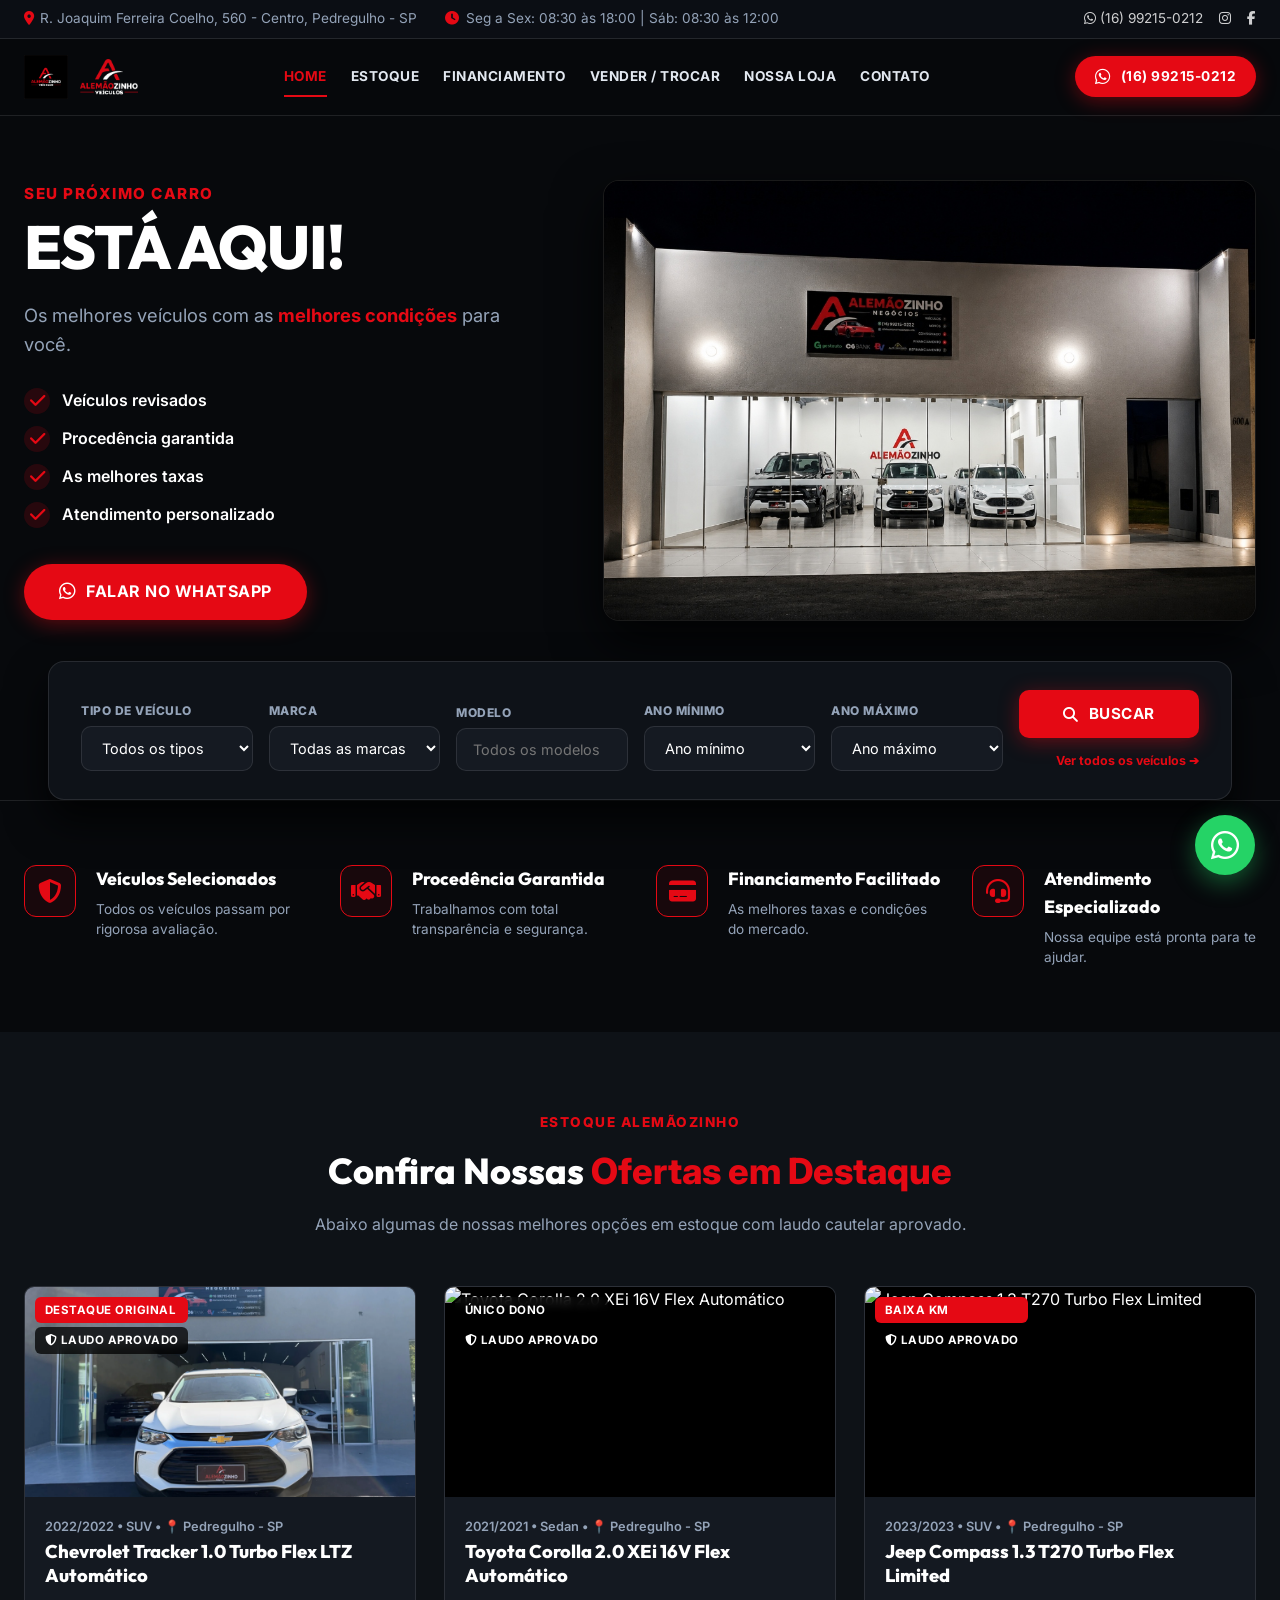
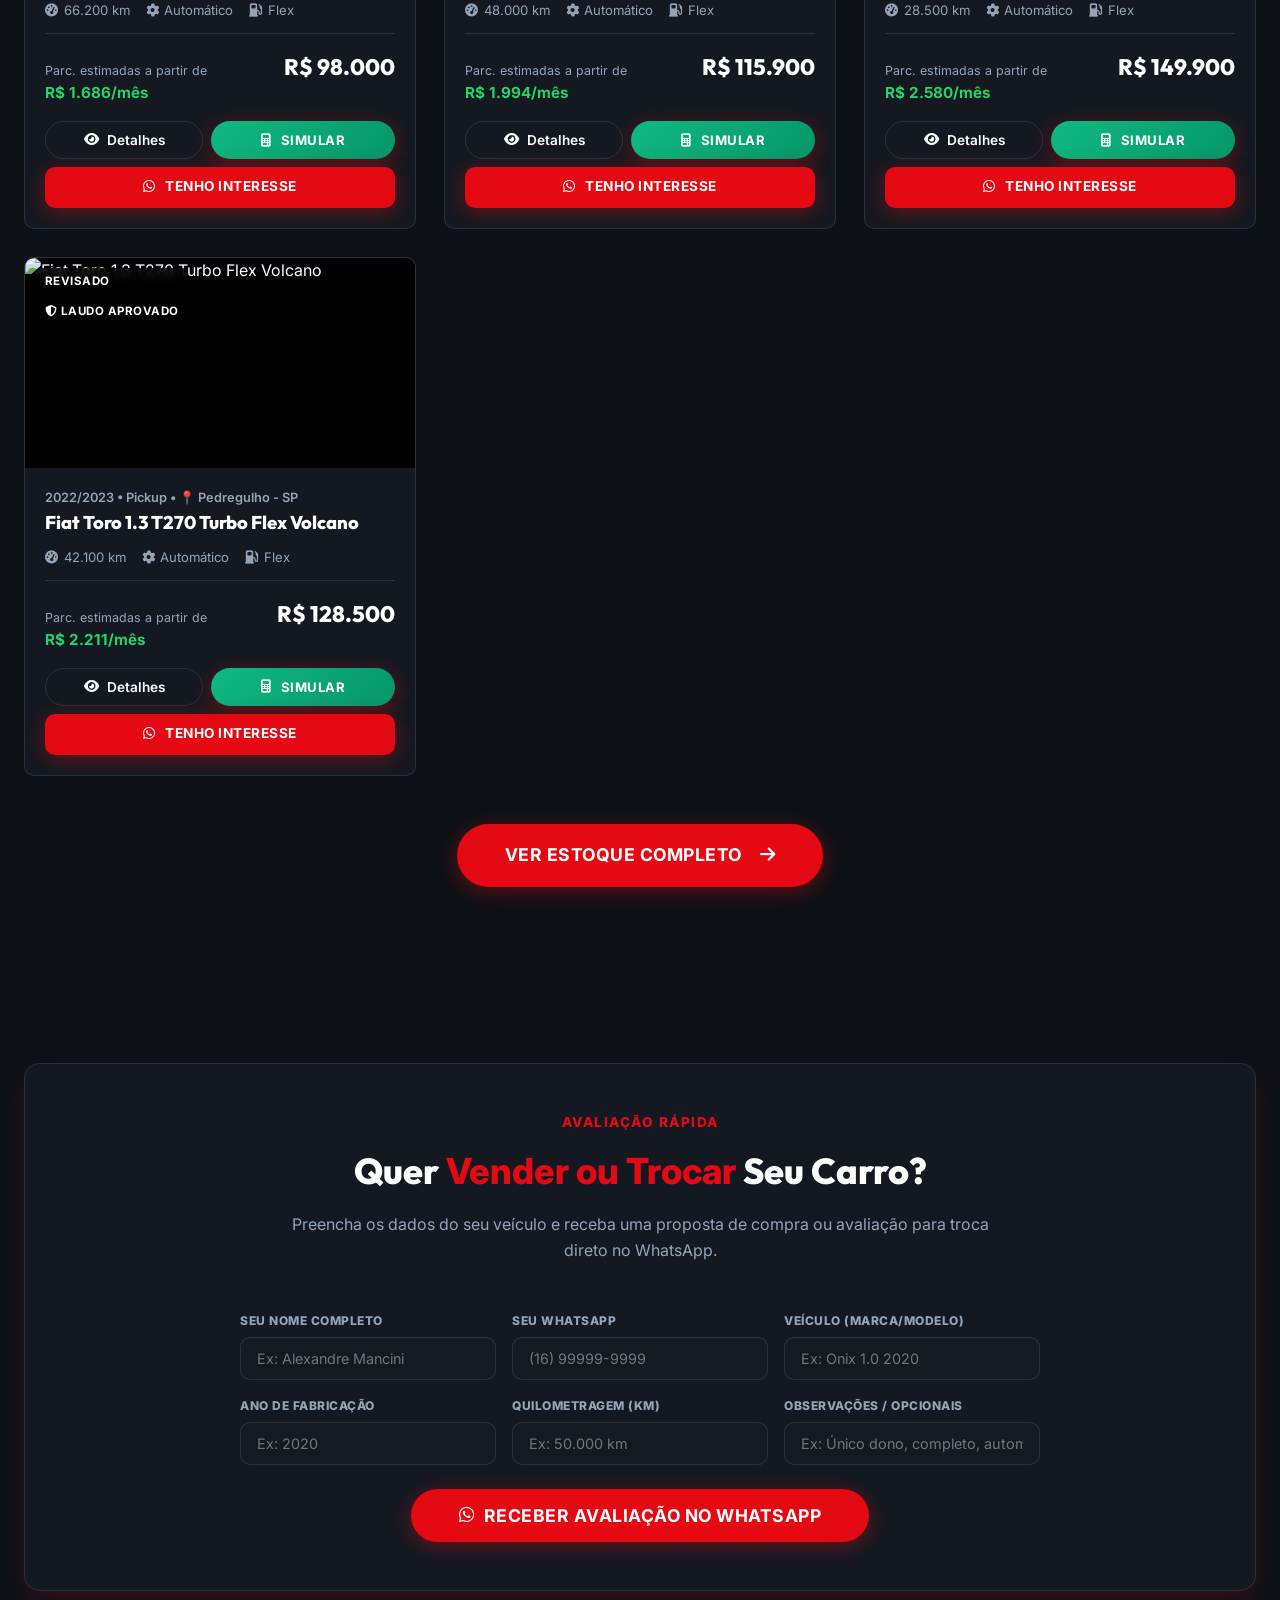
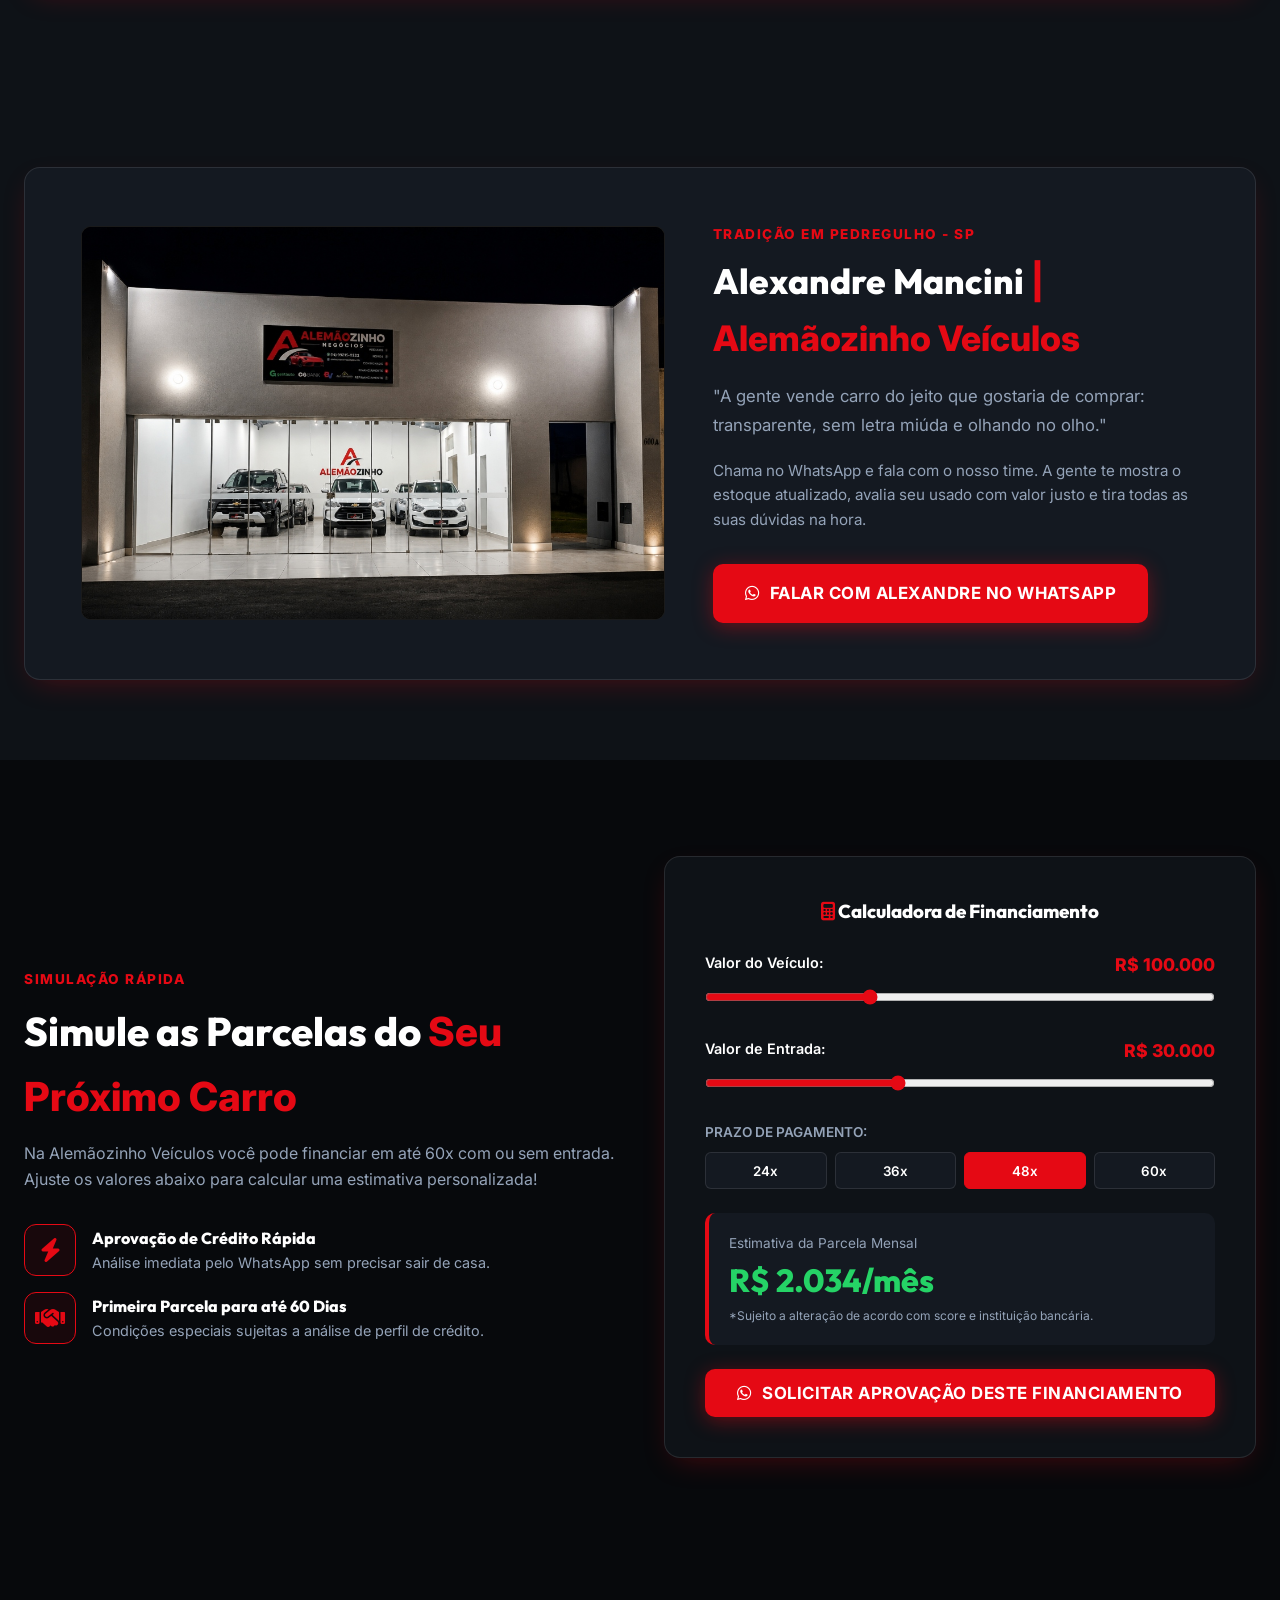
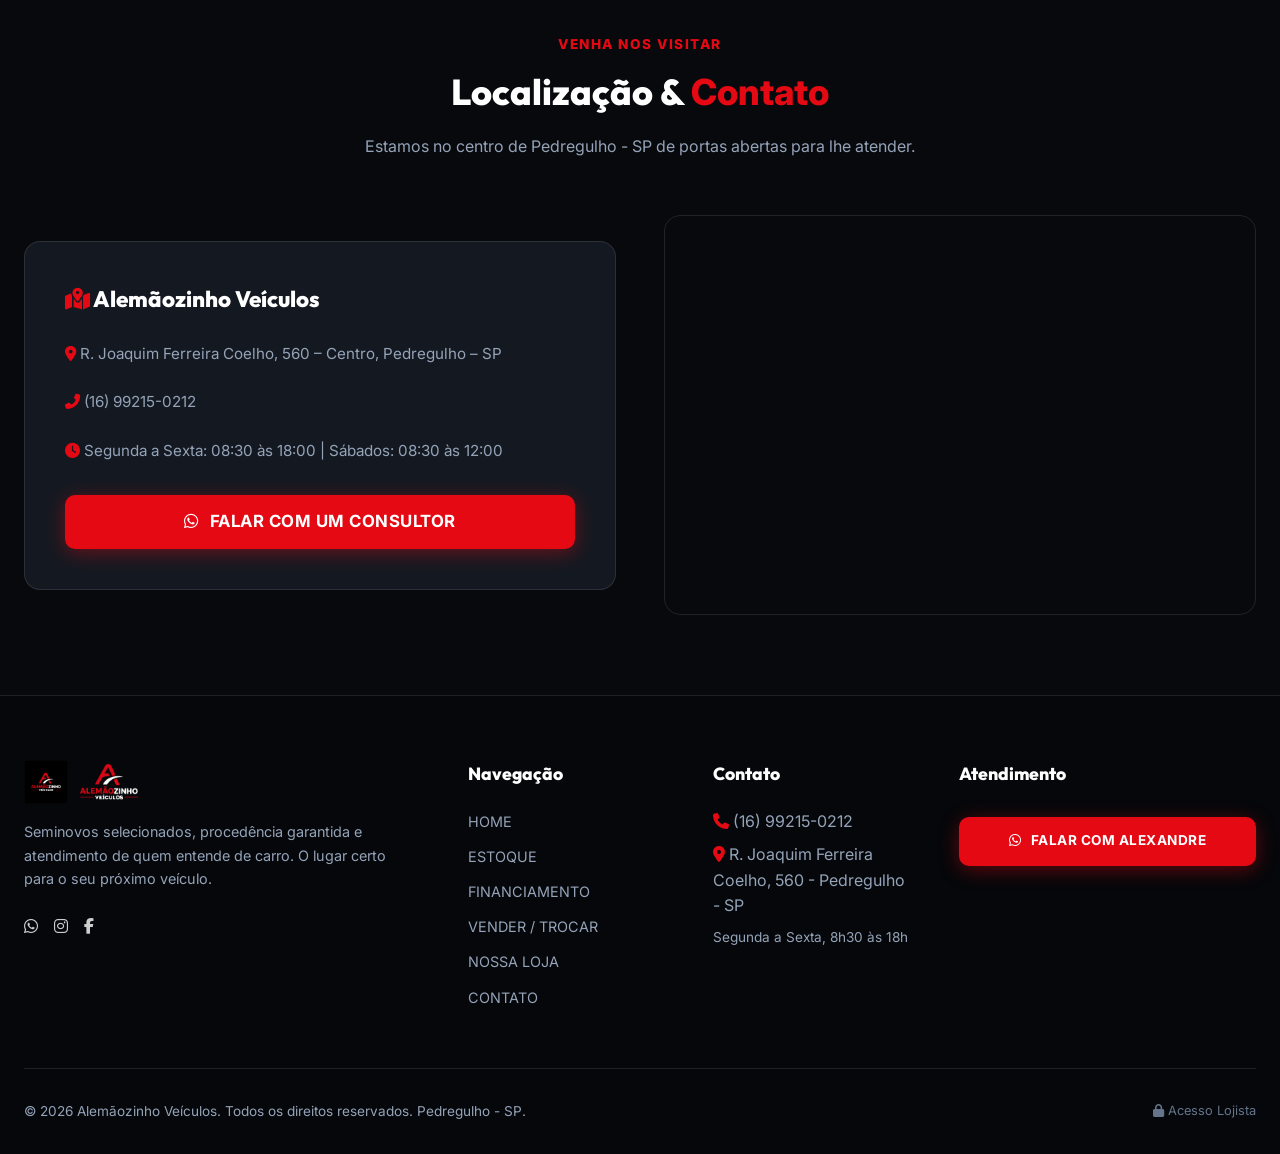
==== commit f22ebbc7: "Fix: Alinhamento perfeito do menu superior sem quebras de linha em estoque.html e adicao da secao VE" ====
--- a/index.html
+++ b/index.html
@@ -12,8 +12,8 @@
   <!-- FontAwesome Icons -->
   <link rel="stylesheet" href="https://cdnjs.cloudflare.com/ajax/libs/font-awesome/6.4.0/css/all.min.css">
   
-  <!-- Custom Stylesheet (Mockup Exact Match v20.0) -->
-  <link rel="stylesheet" href="styles.css?v=20.0">
+  <!-- Custom Stylesheet -->
+  <link rel="stylesheet" href="styles.css?v=21.0">
 </head>
 <body id="homePage">
 
@@ -32,7 +32,7 @@
     </div>
   </div>
 
-  <!-- Header / Navbar Mockup Style -->
+  <!-- Header / Navbar Standardized -->
   <header class="navbar">
     <div class="container nav-container">
       <a href="https://gabriellimakkf123-ui.github.io/alemaozinho-veiculos/" class="brand-logo">
@@ -41,23 +41,24 @@
       </a>
 
       <nav class="nav-links">
-        <a href="https://gabriellimakkf123-ui.github.io/alemaozinho-veiculos/" class="active">INÍCIO</a>
+        <a href="https://gabriellimakkf123-ui.github.io/alemaozinho-veiculos/" class="active">HOME</a>
         <a href="https://gabriellimakkf123-ui.github.io/alemaozinho-veiculos/estoque.html">ESTOQUE</a>
         <a href="#financiamento">FINANCIAMENTO</a>
-        <a href="#fundador">SOBRE NÓS</a>
+        <a href="#vender">VENDER / TROCAR</a>
+        <a href="#fundador">NOSSA LOJA</a>
         <a href="#contato">CONTATO</a>
       </nav>
 
       <div class="nav-actions">
-        <a href="https://wa.me/5516992150212?text=Ol%C3%A1!%20Vim%20pelo%20site%20da%20Alem%C3%A3ozinho%20Ve%C3%ADculos" target="_blank" class="btn-outline" style="border-radius: var(--radius-full); padding: 0.6rem 1.3rem;">
-          <i class="fab fa-whatsapp" style="color:var(--accent-green); font-size: 1.1rem;"></i> (16) 99215-0212
+        <a href="https://wa.me/5516992150212?text=Ol%C3%A1!%20Vim%20pelo%20site%20da%20Alem%C3%A3ozinho%20Ve%C3%ADculos" target="_blank" class="btn-whatsapp" style="border-radius: var(--radius-full); padding: 0.6rem 1.25rem; font-size: 0.85rem;">
+          <i class="fab fa-whatsapp" style="font-size: 1.1rem;"></i> (16) 99215-0212
         </a>
         <button class="mobile-toggle" aria-label="Menu"><i class="fas fa-bars"></i></button>
       </div>
     </div>
   </header>
 
-  <!-- Hero Section (Exact Match to Mockup Image) -->
+  <!-- Hero Section -->
   <section id="heroSection" class="hero">
     <div class="container">
       <div class="hero-grid">
@@ -80,7 +81,7 @@
           </a>
         </div>
 
-        <!-- Right Storefront Facade Showcase (100% Complete & Visible) -->
+        <!-- Right Storefront Facade Showcase -->
         <div class="hero-right-showcase">
           <img src="assets/fachada_nova.jpg" alt="Fachada Alemãozinho Veículos">
         </div>
@@ -89,7 +90,7 @@
     </div>
   </section>
 
-  <!-- Floating Filter Bar (Exact Match to Mockup Image) -->
+  <!-- Floating Filter Bar -->
   <div class="search-box-container">
     <div class="container">
       <div class="search-card">
@@ -157,7 +158,7 @@
     </div>
   </div>
 
-  <!-- Features Strip (4 Columns - Exact Match to Mockup Image) -->
+  <!-- Features Strip -->
   <section class="features-strip">
     <div class="container">
       <div class="features-grid">
@@ -215,6 +216,59 @@
         <a href="https://gabriellimakkf123-ui.github.io/alemaozinho-veiculos/estoque.html" class="btn-primary" style="padding: 1.1rem 3rem; font-size: 1.1rem; border-radius: var(--radius-full);">
           Ver Estoque Completo <i class="fas fa-arrow-right" style="margin-left: 0.5rem;"></i>
         </a>
+      </div>
+    </div>
+  </section>
+
+  <!-- Sell or Trade-In Form Section (#vender) -->
+  <section id="vender" class="sell-section">
+    <div class="container">
+      <div class="sell-wrapper">
+        <div style="max-width: 800px; margin: 0 auto;">
+          <div class="section-header">
+            <span class="section-tag">Avaliação Rápida</span>
+            <h2 class="section-title">Quer <span class="gradient-text-red">Vender ou Trocar</span> Seu Carro?</h2>
+            <p class="section-subtitle">Preencha os dados do seu veículo e receba uma proposta de compra ou avaliação para troca direto no WhatsApp.</p>
+          </div>
+
+          <form onsubmit="sendTradeInWhatsApp(event)">
+            <div class="form-row">
+              <div class="form-group">
+                <label>Seu Nome Completo</label>
+                <input type="text" id="tradeName" placeholder="Ex: Alexandre Mancini" class="input-custom" required>
+              </div>
+              <div class="form-group">
+                <label>Seu WhatsApp</label>
+                <input type="tel" id="tradePhone" placeholder="(16) 99999-9999" class="input-custom" required>
+              </div>
+              <div class="form-group">
+                <label>Veículo (Marca/Modelo)</label>
+                <input type="text" id="tradeCar" placeholder="Ex: Onix 1.0 2020" class="input-custom" required>
+              </div>
+            </div>
+
+            <div class="form-row">
+              <div class="form-group">
+                <label>Ano de Fabricação</label>
+                <input type="text" id="tradeYear" placeholder="Ex: 2020" class="input-custom" required>
+              </div>
+              <div class="form-group">
+                <label>Quilometragem (KM)</label>
+                <input type="text" id="tradeKm" placeholder="Ex: 50.000 km" class="input-custom" required>
+              </div>
+              <div class="form-group">
+                <label>Observações / Opcionais</label>
+                <input type="text" id="tradeNotes" placeholder="Ex: Único dono, completo, automático" class="input-custom">
+              </div>
+            </div>
+
+            <div style="text-align: center; margin-top: 1.5rem;">
+              <button type="submit" class="btn-primary" style="padding: 1rem 3rem; font-size: 1.1rem;">
+                <i class="fab fa-whatsapp"></i> Receber Avaliação no WhatsApp
+              </button>
+            </div>
+          </form>
+        </div>
       </div>
     </div>
   </section>
@@ -400,10 +454,11 @@
         <div class="footer-col">
           <h4>Navegação</h4>
           <ul>
-            <li><a href="https://gabriellimakkf123-ui.github.io/alemaozinho-veiculos/">INÍCIO</a></li>
+            <li><a href="https://gabriellimakkf123-ui.github.io/alemaozinho-veiculos/">HOME</a></li>
             <li><a href="https://gabriellimakkf123-ui.github.io/alemaozinho-veiculos/estoque.html">ESTOQUE</a></li>
             <li><a href="#financiamento">FINANCIAMENTO</a></li>
-            <li><a href="#fundador">SOBRE NÓS</a></li>
+            <li><a href="#vender">VENDER / TROCAR</a></li>
+            <li><a href="#fundador">NOSSA LOJA</a></li>
             <li><a href="#contato">CONTATO</a></li>
           </ul>
         </div>
@@ -433,7 +488,7 @@
   </footer>
 
   <!-- Script Files -->
-  <script src="db.js?v=20.0"></script>
-  <script src="app.js?v=20.0"></script>
+  <script src="db.js?v=21.0"></script>
+  <script src="app.js?v=21.0"></script>
 </body>
 </html>
--- a/styles.css
+++ b/styles.css
@@ -150,18 +150,20 @@
 .nav-links {
   display: flex;
   align-items: center;
-  gap: 2.25rem;
+  gap: 1.5rem;
+  white-space: nowrap;
 }
 
 .nav-links a {
-  font-size: 0.9rem;
+  font-size: 0.85rem;
   font-weight: 700;
   color: #E2E8F0;
   text-transform: uppercase;
-  letter-spacing: 1px;
+  letter-spacing: 0.5px;
   transition: var(--transition);
   position: relative;
   padding: 0.3rem 0;
+  white-space: nowrap;
 }
 
 .nav-links a:hover,
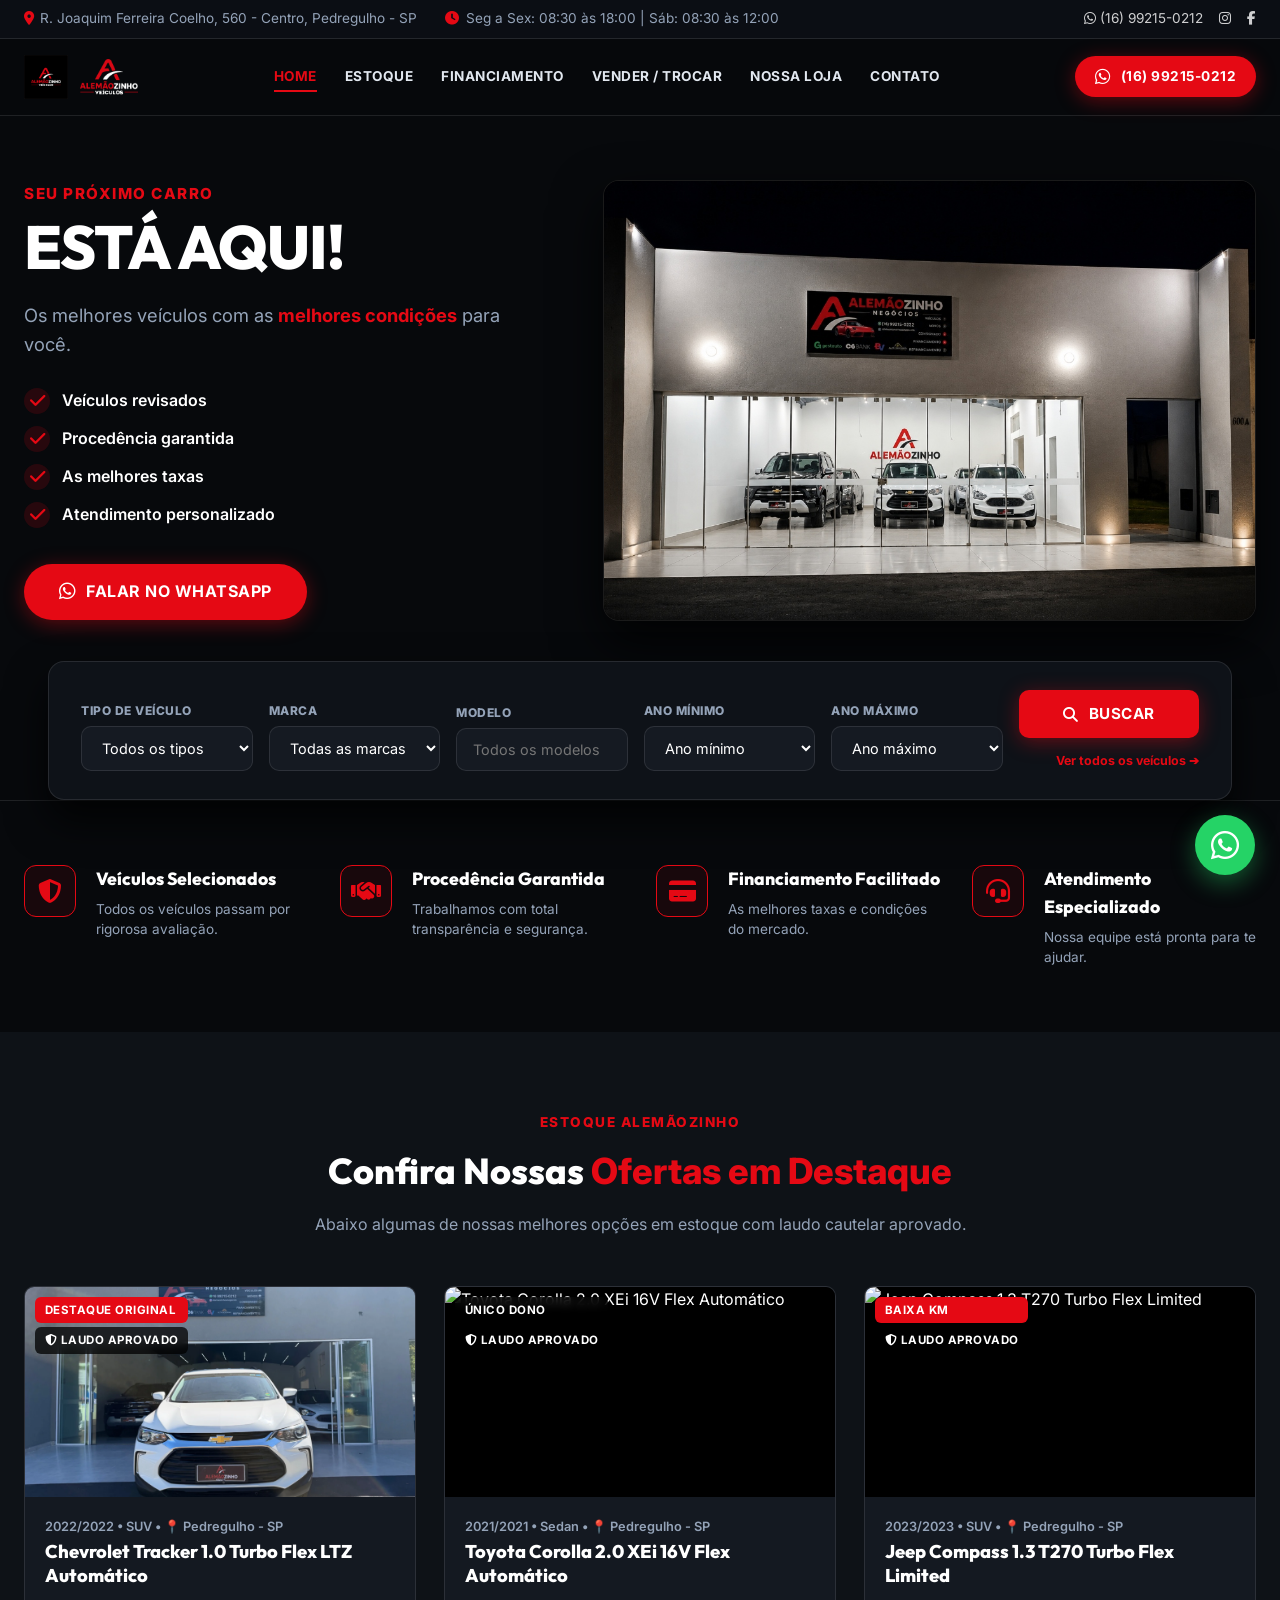
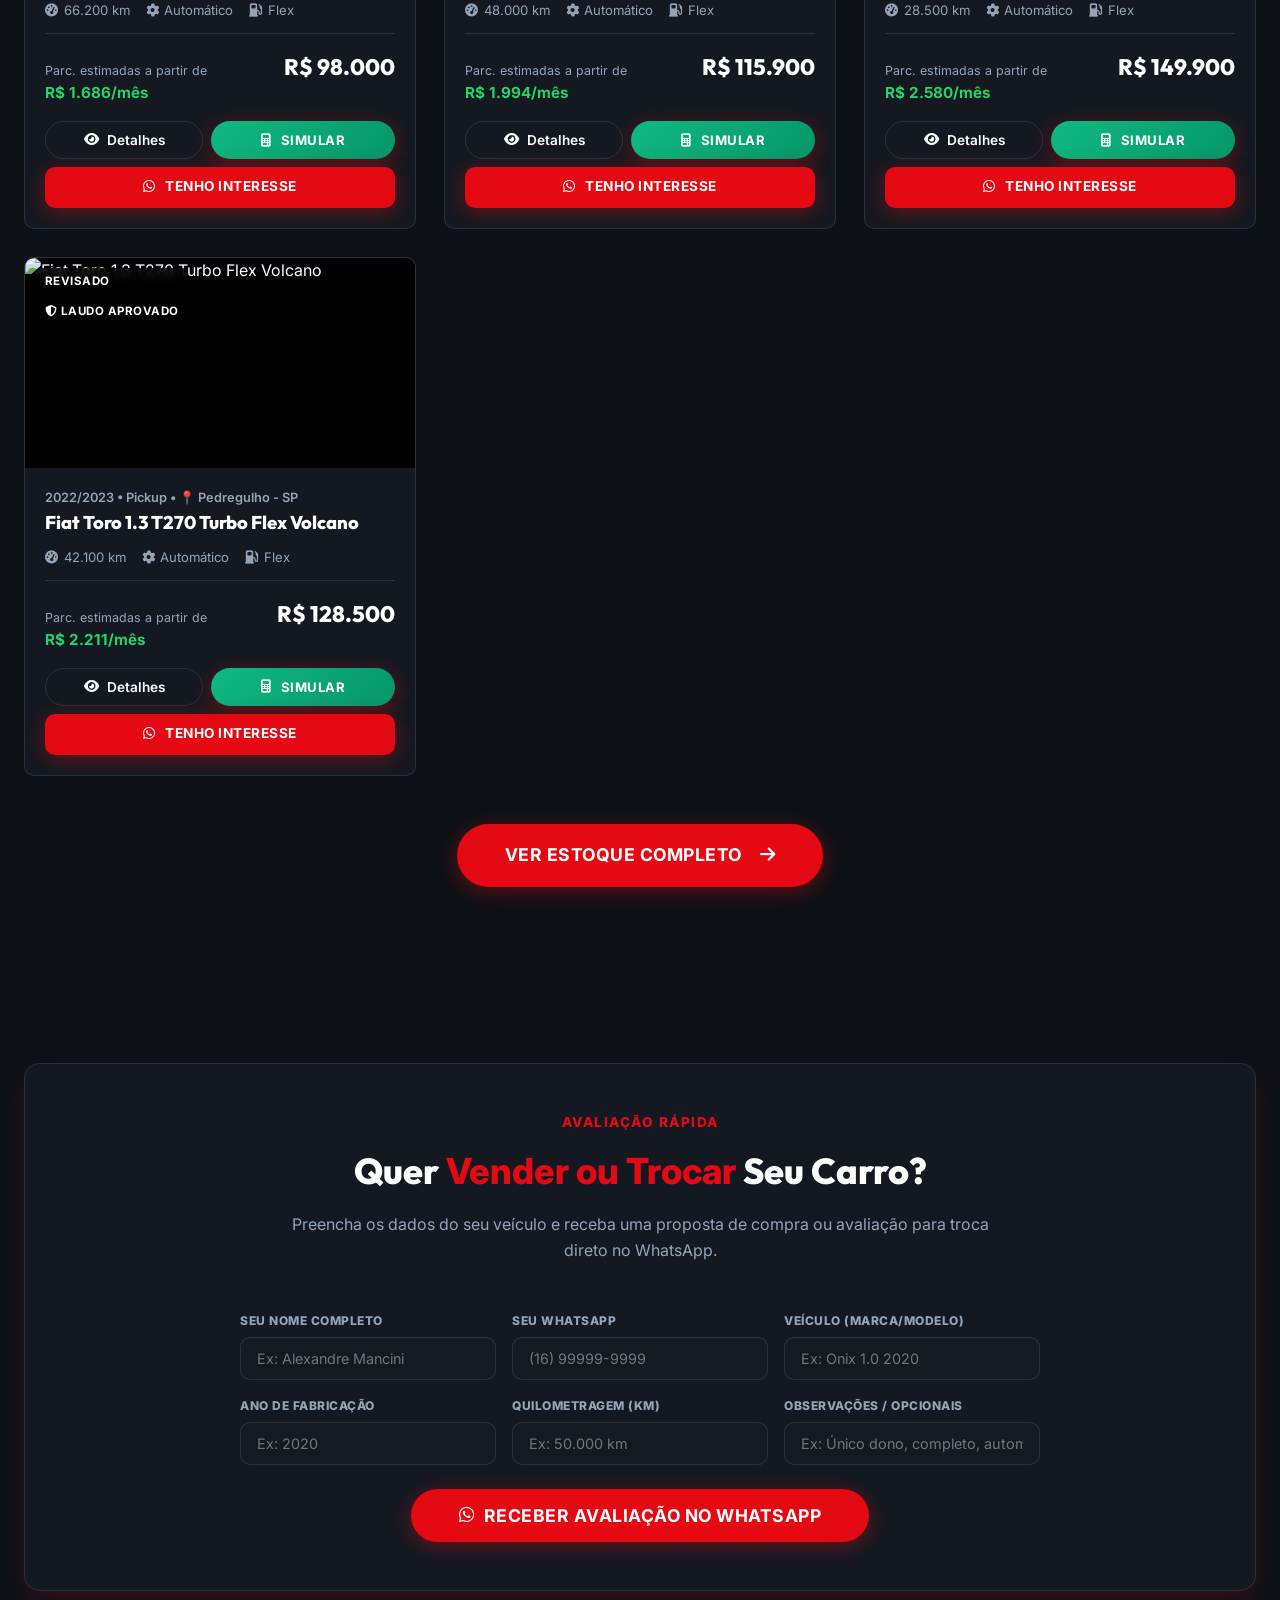
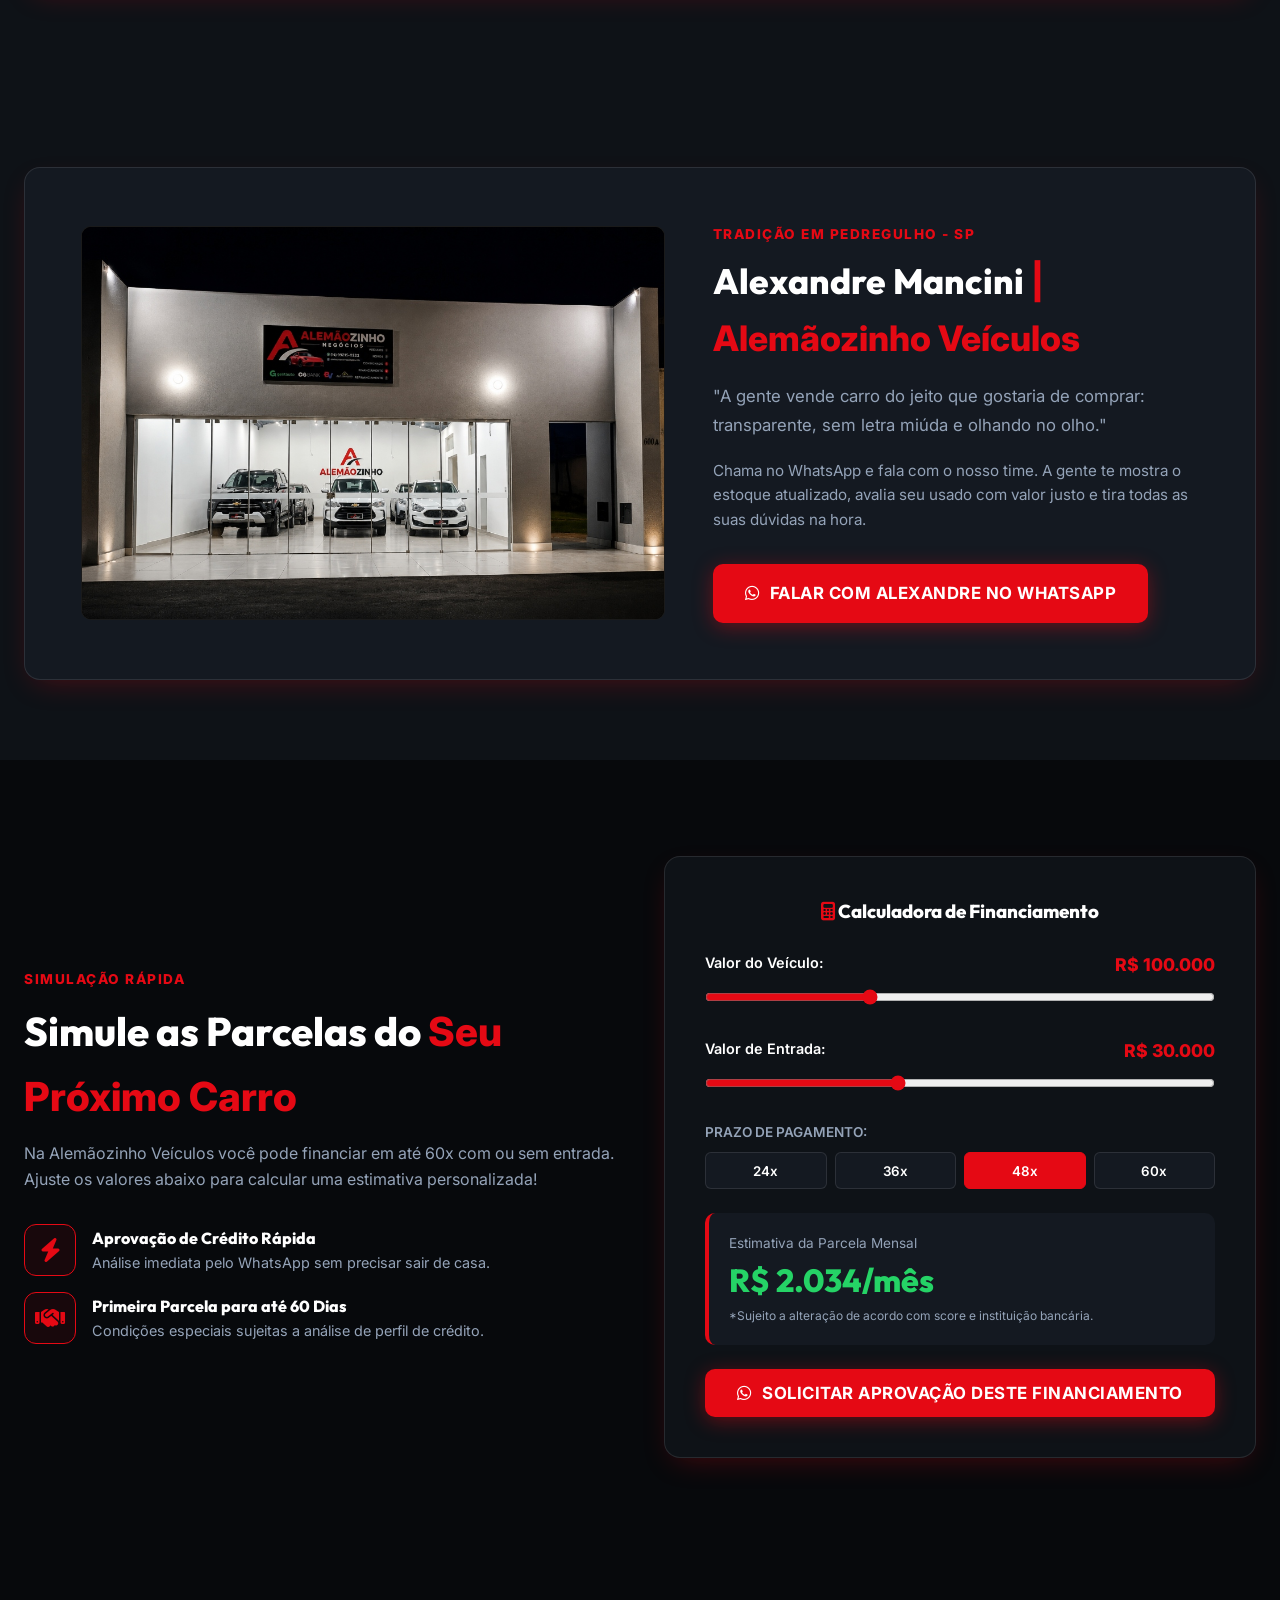
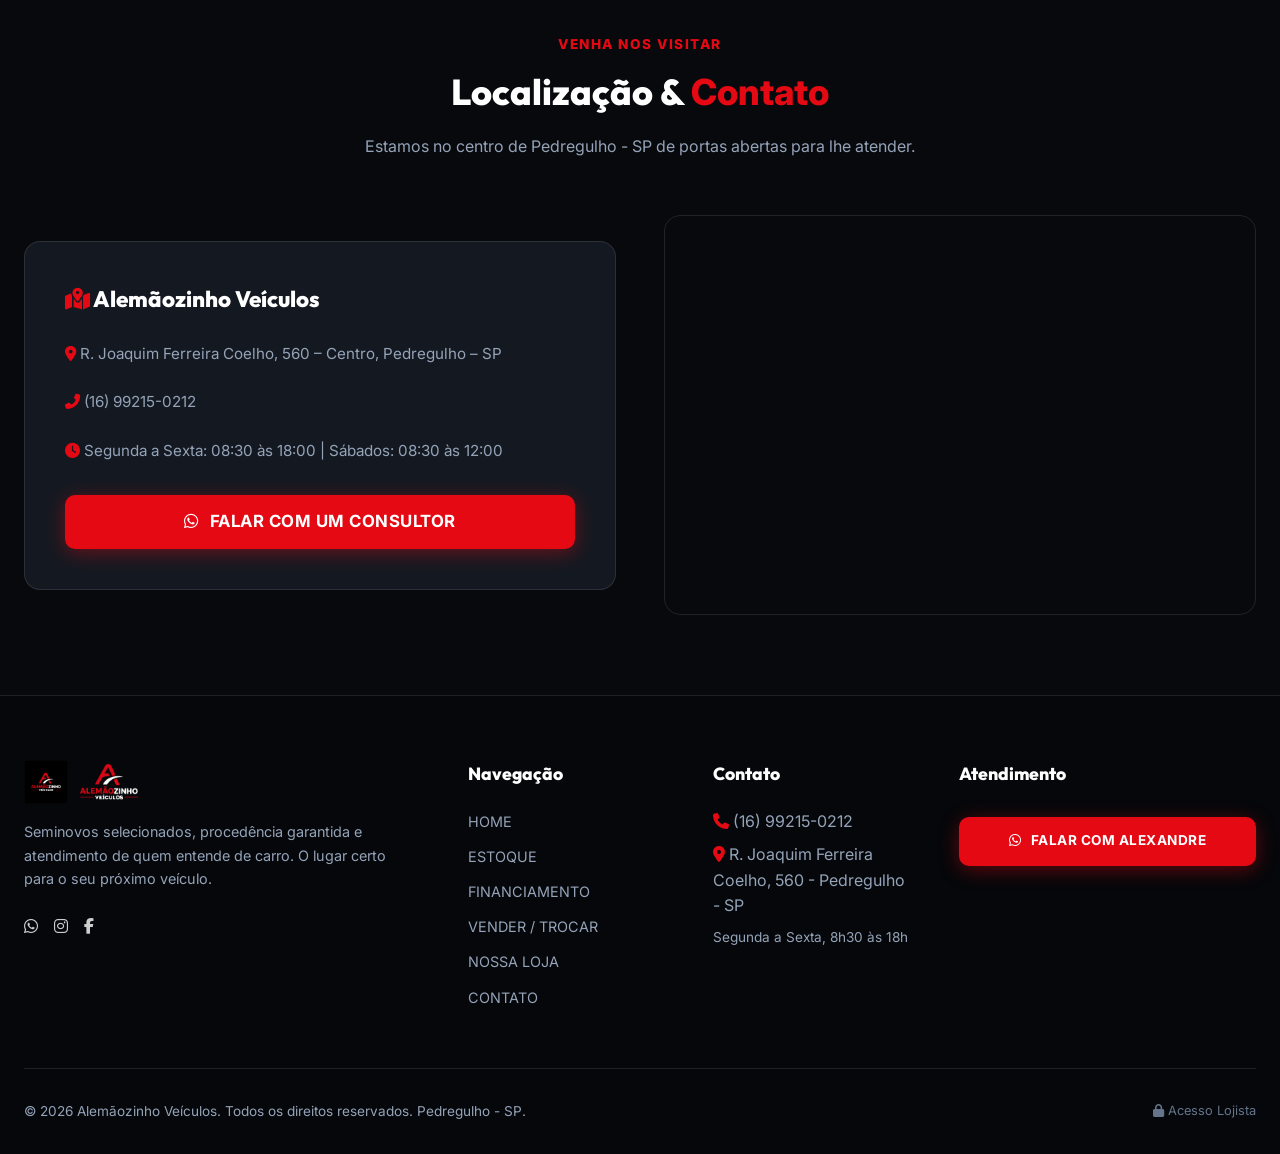
==== commit d878aa69: "Fix: Header de estoque.html 100% identico a index.html com ESTOQUE em 1 palavra e VENDER / TROCAR 10" ====
--- a/index.html
+++ b/index.html
@@ -12,8 +12,8 @@
   <!-- FontAwesome Icons -->
   <link rel="stylesheet" href="https://cdnjs.cloudflare.com/ajax/libs/font-awesome/6.4.0/css/all.min.css">
   
-  <!-- Custom Stylesheet -->
-  <link rel="stylesheet" href="styles.css?v=21.0">
+  <!-- Custom Stylesheet (Unbreakable Straight Navbar v22.0) -->
+  <link rel="stylesheet" href="styles.css?v=22.0">
 </head>
 <body id="homePage">
 
@@ -32,7 +32,7 @@
     </div>
   </div>
 
-  <!-- Header / Navbar Standardized -->
+  <!-- Header / Navbar Unbreakable Single-Line -->
   <header class="navbar">
     <div class="container nav-container">
       <a href="https://gabriellimakkf123-ui.github.io/alemaozinho-veiculos/" class="brand-logo">
@@ -50,7 +50,7 @@
       </nav>
 
       <div class="nav-actions">
-        <a href="https://wa.me/5516992150212?text=Ol%C3%A1!%20Vim%20pelo%20site%20da%20Alem%C3%A3ozinho%20Ve%C3%ADculos" target="_blank" class="btn-whatsapp" style="border-radius: var(--radius-full); padding: 0.6rem 1.25rem; font-size: 0.85rem;">
+        <a href="https://wa.me/5516992150212?text=Ol%C3%A1!%20Vim%20pelo%20site%20da%20Alem%C3%A3ozinho%20Ve%C3%ADculos" target="_blank" class="btn-whatsapp" style="border-radius: var(--radius-full); padding: 0.6rem 1.25rem; font-size: 0.85rem; white-space: nowrap;">
           <i class="fab fa-whatsapp" style="font-size: 1.1rem;"></i> (16) 99215-0212
         </a>
         <button class="mobile-toggle" aria-label="Menu"><i class="fas fa-bars"></i></button>
@@ -488,7 +488,7 @@
   </footer>
 
   <!-- Script Files -->
-  <script src="db.js?v=21.0"></script>
-  <script src="app.js?v=21.0"></script>
+  <script src="db.js?v=22.0"></script>
+  <script src="app.js?v=22.0"></script>
 </body>
 </html>
--- a/styles.css
+++ b/styles.css
@@ -150,8 +150,9 @@
 .nav-links {
   display: flex;
   align-items: center;
-  gap: 1.5rem;
-  white-space: nowrap;
+  gap: 1.75rem;
+  white-space: nowrap !important;
+  flex-wrap: nowrap !important;
 }
 
 .nav-links a {
@@ -163,7 +164,9 @@
   transition: var(--transition);
   position: relative;
   padding: 0.3rem 0;
-  white-space: nowrap;
+  white-space: nowrap !important;
+  display: inline-block !important;
+  line-height: 1 !important;
 }
 
 .nav-links a:hover,
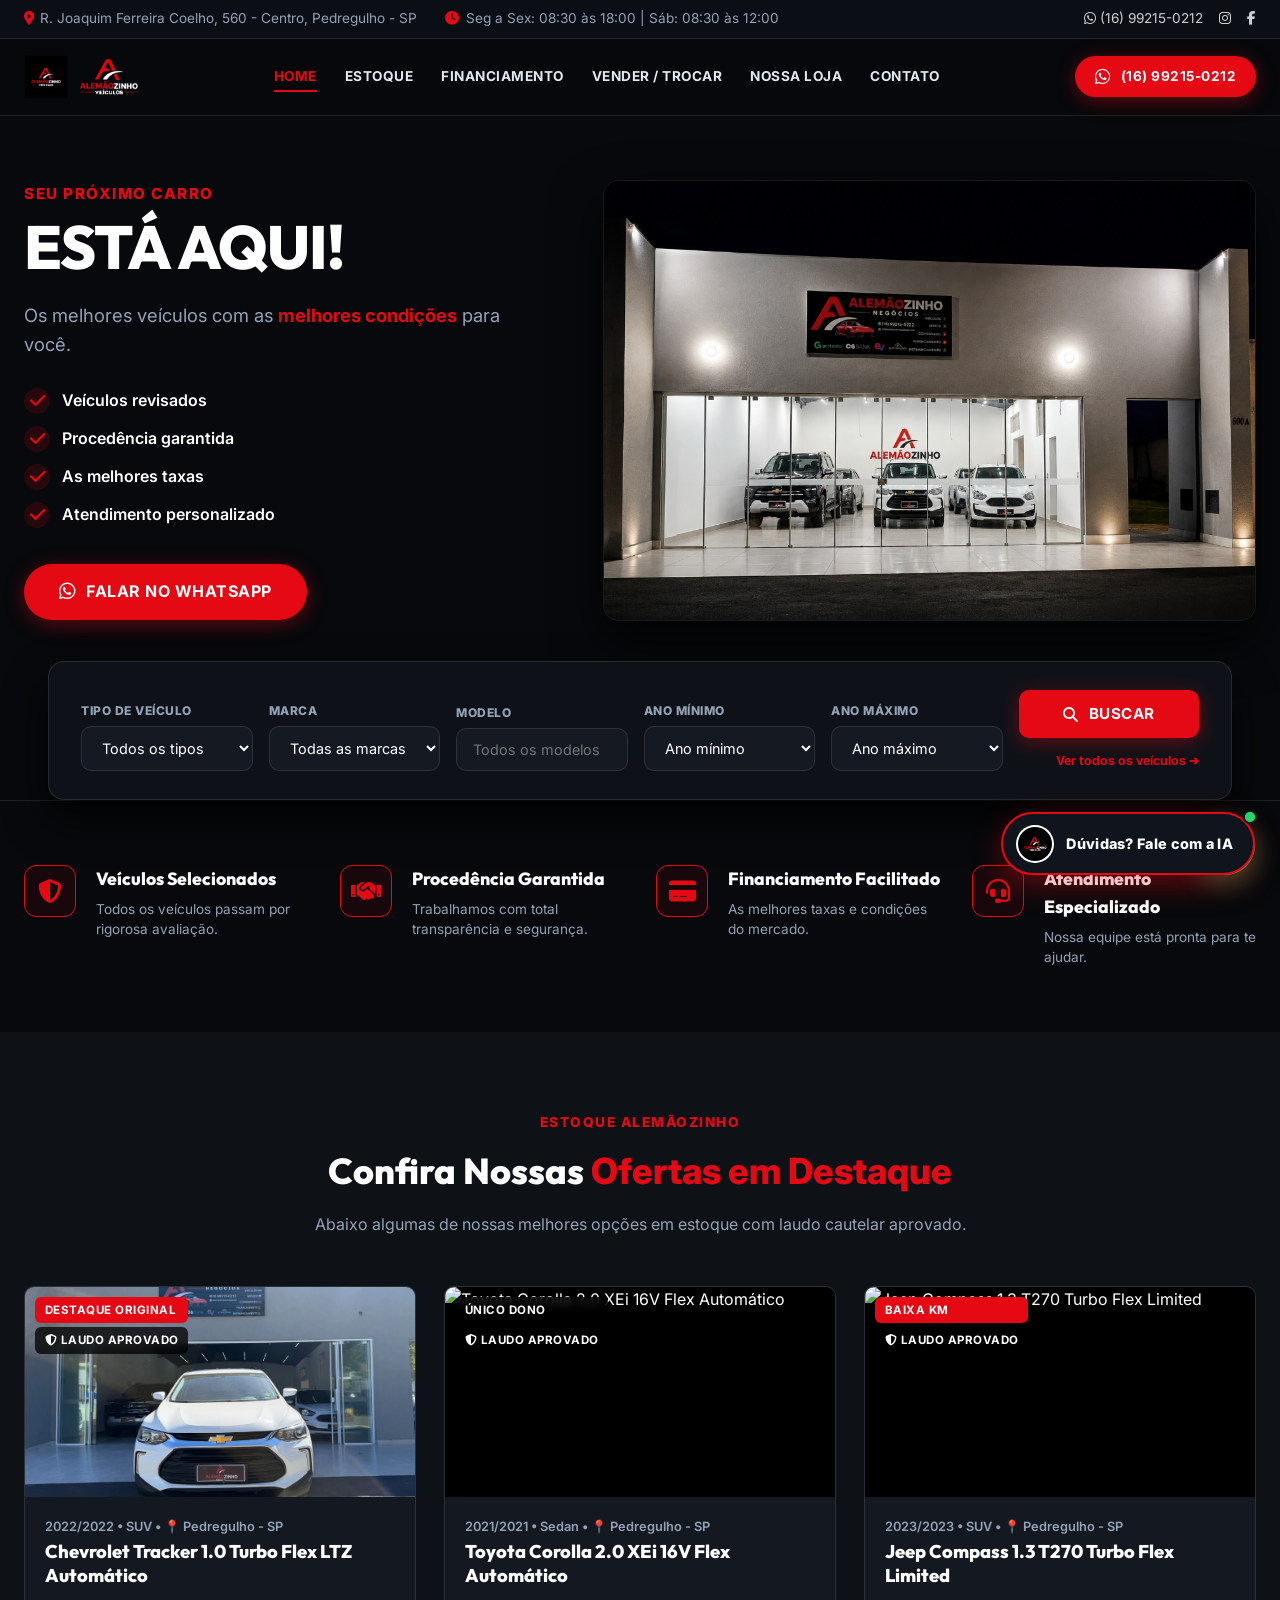
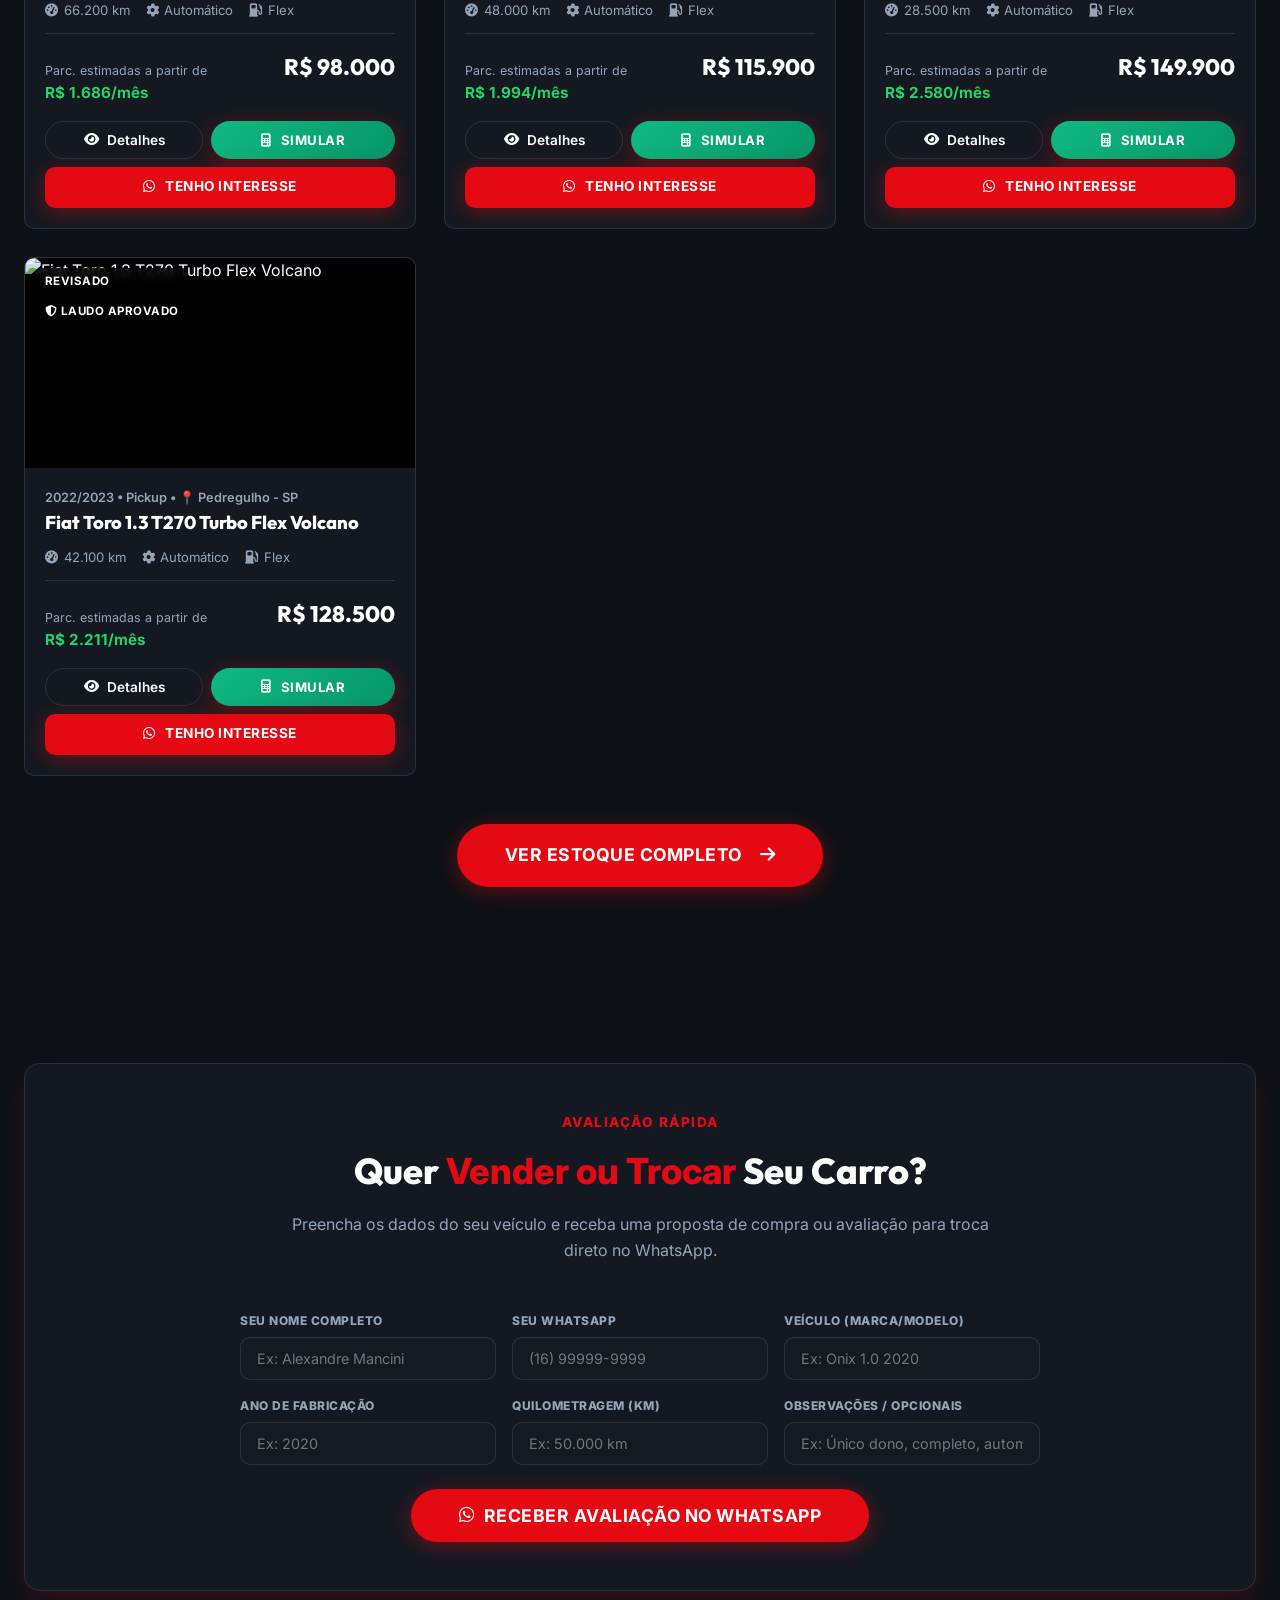
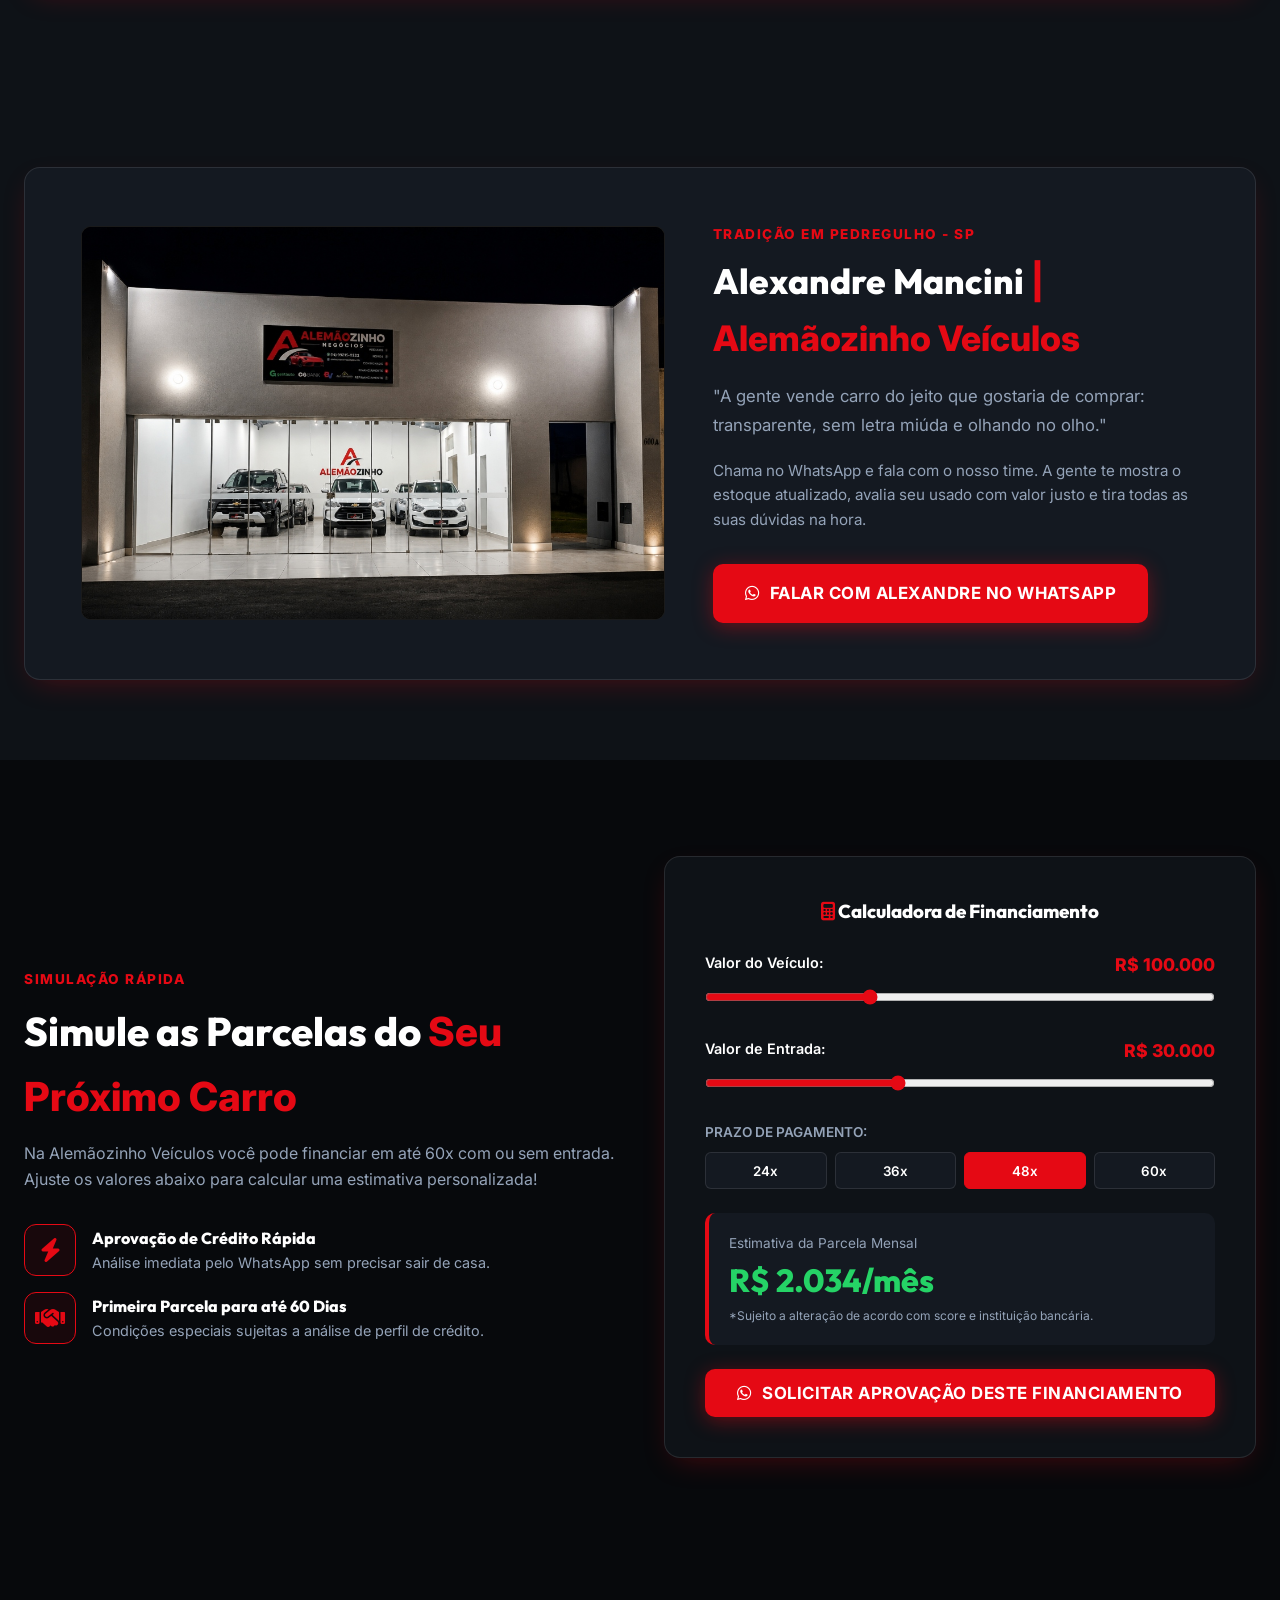
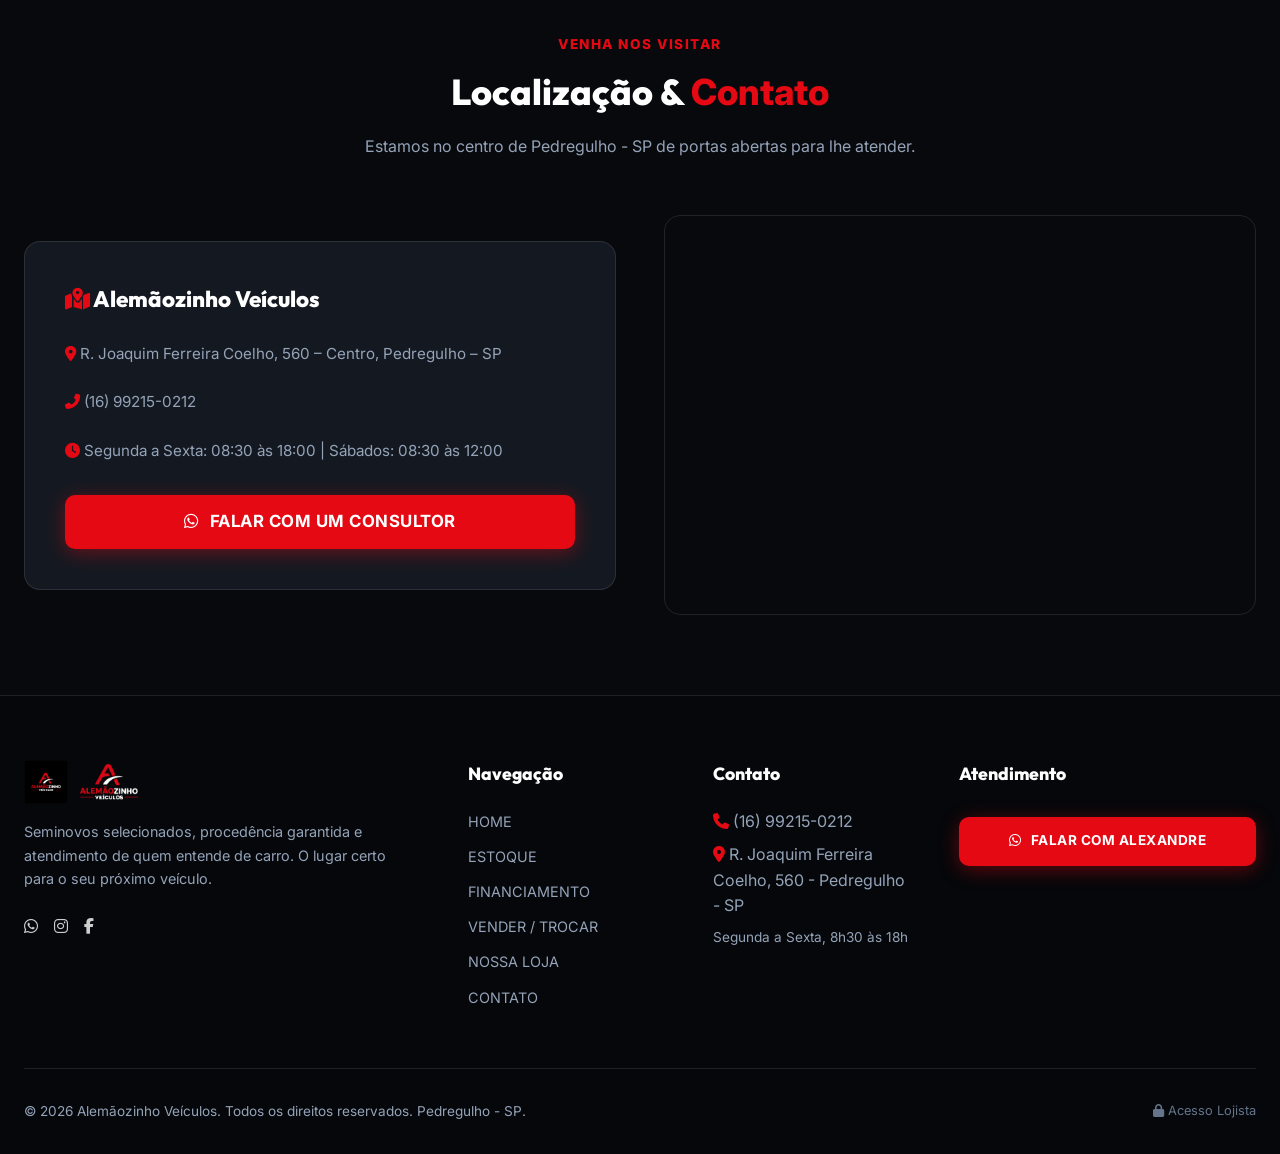
==== commit 6c3bd8fc: "Feat: Lancamento do Assistente Virtual de Vendas com Inteligencia Artificial (Alemãozinho IA) com re" ====
--- a/index.html
+++ b/index.html
@@ -488,7 +488,8 @@
   </footer>
 
   <!-- Script Files -->
-  <script src="db.js?v=22.0"></script>
-  <script src="app.js?v=22.0"></script>
+  <script src="db.js?v=26.0"></script>
+  <script src="app.js?v=26.0"></script>
+  <script src="ai-chat.js?v=26.0"></script>
 </body>
 </html>
--- a/styles.css
+++ b/styles.css
@@ -1092,3 +1092,301 @@
   .footer-grid { grid-template-columns: 1fr; }
   .admin-stats-grid { grid-template-columns: 1fr; }
 }
+
+/* ==========================================================================
+   ALEMÃOZINHO VEÍCULOS - FLOATING AI CHAT ASSISTANT WIDGET STYLES
+   ========================================================================== */
+.ai-chat-trigger {
+  position: fixed;
+  bottom: 25px;
+  right: 25px;
+  z-index: 1500;
+  background: #10151D;
+  border: 2px solid #E50914;
+  color: #FFF;
+  padding: 0.65rem 1.25rem 0.65rem 0.85rem;
+  border-radius: 40px;
+  display: flex;
+  align-items: center;
+  gap: 0.75rem;
+  box-shadow: 0 10px 30px rgba(229, 9, 20, 0.4);
+  cursor: pointer;
+  transition: all 0.3s cubic-bezier(0.175, 0.885, 0.32, 1.275);
+}
+
+.ai-chat-trigger:hover {
+  transform: translateY(-4px) scale(1.04);
+  box-shadow: 0 15px 40px rgba(229, 9, 20, 0.6);
+  background: #E50914;
+}
+
+.ai-trigger-badge {
+  position: absolute;
+  top: -4px;
+  right: -4px;
+  width: 14px;
+  height: 14px;
+  background: #25D366;
+  border-radius: 50%;
+  border: 2px solid #10151D;
+}
+
+.ai-pulse-dot {
+  display: block;
+  width: 100%;
+  height: 100%;
+  border-radius: 50%;
+  background: #25D366;
+  animation: aiPulse 1.8s infinite;
+}
+
+@keyframes aiPulse {
+  0% { transform: scale(0.95); box-shadow: 0 0 0 0 rgba(37, 211, 102, 0.7); }
+  70% { transform: scale(1); box-shadow: 0 0 0 10px rgba(37, 211, 102, 0); }
+  100% { transform: scale(0.95); box-shadow: 0 0 0 0 rgba(37, 211, 102, 0); }
+}
+
+.ai-trigger-icon {
+  width: 38px;
+  height: 38px;
+  object-fit: contain;
+  border-radius: 50%;
+  background: #FFF;
+  padding: 2px;
+}
+
+.ai-trigger-text {
+  font-weight: 800;
+  font-size: 0.9rem;
+  letter-spacing: 0.3px;
+  white-space: nowrap;
+}
+
+/* Chat Modal Window */
+.ai-chat-window {
+  position: fixed;
+  bottom: 95px;
+  right: 25px;
+  z-index: 1500;
+  width: 380px;
+  max-width: calc(100vw - 40px);
+  height: 540px;
+  max-height: calc(100vh - 120px);
+  background: #0F141C;
+  border: 1px solid rgba(255, 255, 255, 0.12);
+  border-radius: 20px;
+  box-shadow: 0 20px 50px rgba(0, 0, 0, 0.8);
+  display: flex;
+  flex-direction: column;
+  overflow: hidden;
+  opacity: 0;
+  pointer-events: none;
+  transform: translateY(20px) scale(0.95);
+  transition: all 0.3s ease;
+}
+
+.ai-chat-window.active {
+  opacity: 1;
+  pointer-events: auto;
+  transform: translateY(0) scale(1);
+}
+
+.ai-chat-header {
+  background: #161D29;
+  padding: 1rem 1.25rem;
+  border-bottom: 1px solid rgba(255, 255, 255, 0.08);
+  display: flex;
+  justify-content: space-between;
+  align-items: center;
+}
+
+.ai-avatar-box {
+  width: 42px;
+  height: 42px;
+  border-radius: 50%;
+  background: #FFF;
+  padding: 3px;
+  display: flex;
+  align-items: center;
+  justify-content: center;
+}
+
+.ai-avatar-box img {
+  width: 100%;
+  height: 100%;
+  object-fit: contain;
+}
+
+.ai-online-pill {
+  background: rgba(37, 211, 102, 0.2);
+  color: #25D366;
+  border: 1px solid rgba(37, 211, 102, 0.4);
+  font-size: 0.65rem;
+  padding: 0.1rem 0.5rem;
+  border-radius: 10px;
+  font-weight: 700;
+}
+
+.ai-chat-close {
+  background: transparent;
+  border: none;
+  color: #94A3B8;
+  font-size: 1.1rem;
+  cursor: pointer;
+  transition: color 0.2s ease;
+}
+
+.ai-chat-close:hover {
+  color: #E50914;
+}
+
+/* Chat Messages */
+.ai-chat-messages {
+  flex: 1;
+  padding: 1.25rem;
+  overflow-y: auto;
+  display: flex;
+  flex-direction: column;
+  gap: 1rem;
+  background: #0B0E14;
+}
+
+.ai-msg {
+  max-width: 85%;
+  font-size: 0.9rem;
+  line-height: 1.5;
+  border-radius: 14px;
+  padding: 0.85rem 1.1rem;
+  word-wrap: break-word;
+}
+
+.ai-msg-bot {
+  align-self: flex-start;
+  background: #18202C;
+  color: #E2E8F0;
+  border-bottom-left-radius: 3px;
+  border: 1px solid rgba(255, 255, 255, 0.06);
+}
+
+.ai-msg-user {
+  align-self: flex-end;
+  background: #E50914;
+  color: #FFFFFF;
+  border-bottom-right-radius: 3px;
+  font-weight: 600;
+}
+
+.ai-typing {
+  font-size: 0.8rem;
+  color: #94A3B8;
+  font-style: italic;
+}
+
+/* Inside Chat Buttons */
+.ai-link-btn, .ai-wa-btn {
+  display: inline-flex;
+  align-items: center;
+  gap: 0.5rem;
+  margin-top: 0.75rem;
+  padding: 0.6rem 1rem;
+  border-radius: 8px;
+  font-size: 0.82rem;
+  font-weight: 700;
+  text-decoration: none;
+  transition: all 0.2s ease;
+  width: 100%;
+  justify-content: center;
+}
+
+.ai-link-btn {
+  background: #252F3F;
+  color: #FFF;
+  border: 1px solid rgba(255, 255, 255, 0.15);
+}
+
+.ai-link-btn:hover {
+  background: #334155;
+}
+
+.ai-wa-btn {
+  background: #25D366;
+  color: #000;
+}
+
+.ai-wa-btn:hover {
+  background: #20BA5A;
+}
+
+/* Quick Chips */
+.ai-quick-chips {
+  padding: 0.5rem 1rem;
+  background: #121720;
+  display: flex;
+  gap: 0.5rem;
+  overflow-x: auto;
+  border-top: 1px solid rgba(255, 255, 255, 0.05);
+}
+
+.ai-quick-chips::-webkit-scrollbar {
+  display: none;
+}
+
+.ai-quick-chips button {
+  background: #1D2635;
+  border: 1px solid rgba(255, 255, 255, 0.1);
+  color: #CBD5E1;
+  font-size: 0.75rem;
+  padding: 0.4rem 0.8rem;
+  border-radius: 20px;
+  white-space: nowrap;
+  cursor: pointer;
+  transition: all 0.2s ease;
+}
+
+.ai-quick-chips button:hover {
+  border-color: #E50914;
+  color: #FFF;
+  background: rgba(229, 9, 20, 0.2);
+}
+
+/* Input Form */
+.ai-chat-form {
+  padding: 0.85rem 1rem;
+  background: #161D29;
+  display: flex;
+  gap: 0.5rem;
+  border-top: 1px solid rgba(255, 255, 255, 0.08);
+}
+
+.ai-chat-form input {
+  flex: 1;
+  background: #0F141C;
+  border: 1px solid rgba(255, 255, 255, 0.12);
+  border-radius: 20px;
+  padding: 0.65rem 1rem;
+  color: #FFF;
+  font-size: 0.88rem;
+  outline: none;
+}
+
+.ai-chat-form input:focus {
+  border-color: #E50914;
+}
+
+.ai-chat-send-btn {
+  background: #E50914;
+  border: none;
+  color: #FFF;
+  width: 38px;
+  height: 38px;
+  border-radius: 50%;
+  display: flex;
+  align-items: center;
+  justify-content: center;
+  cursor: pointer;
+  transition: background 0.2s ease;
+}
+
+.ai-chat-send-btn:hover {
+  background: #B90710;
+}
